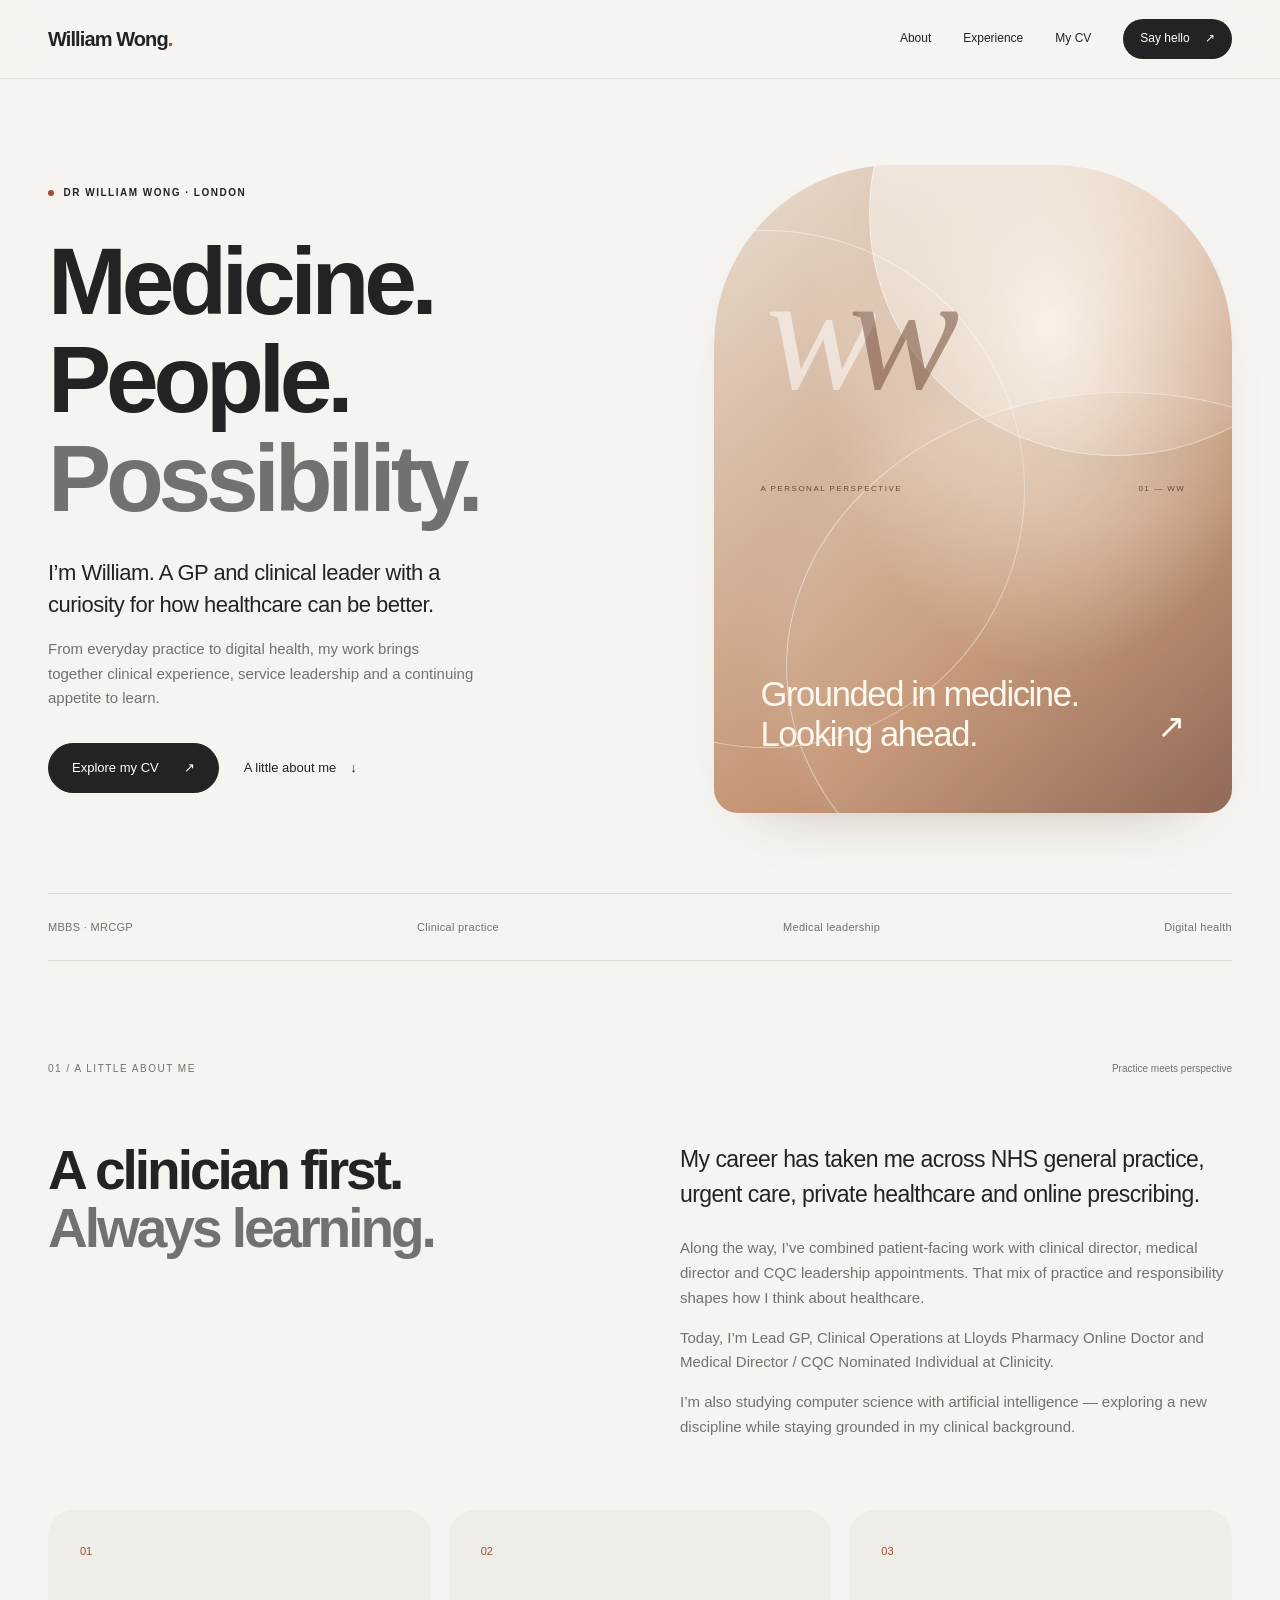
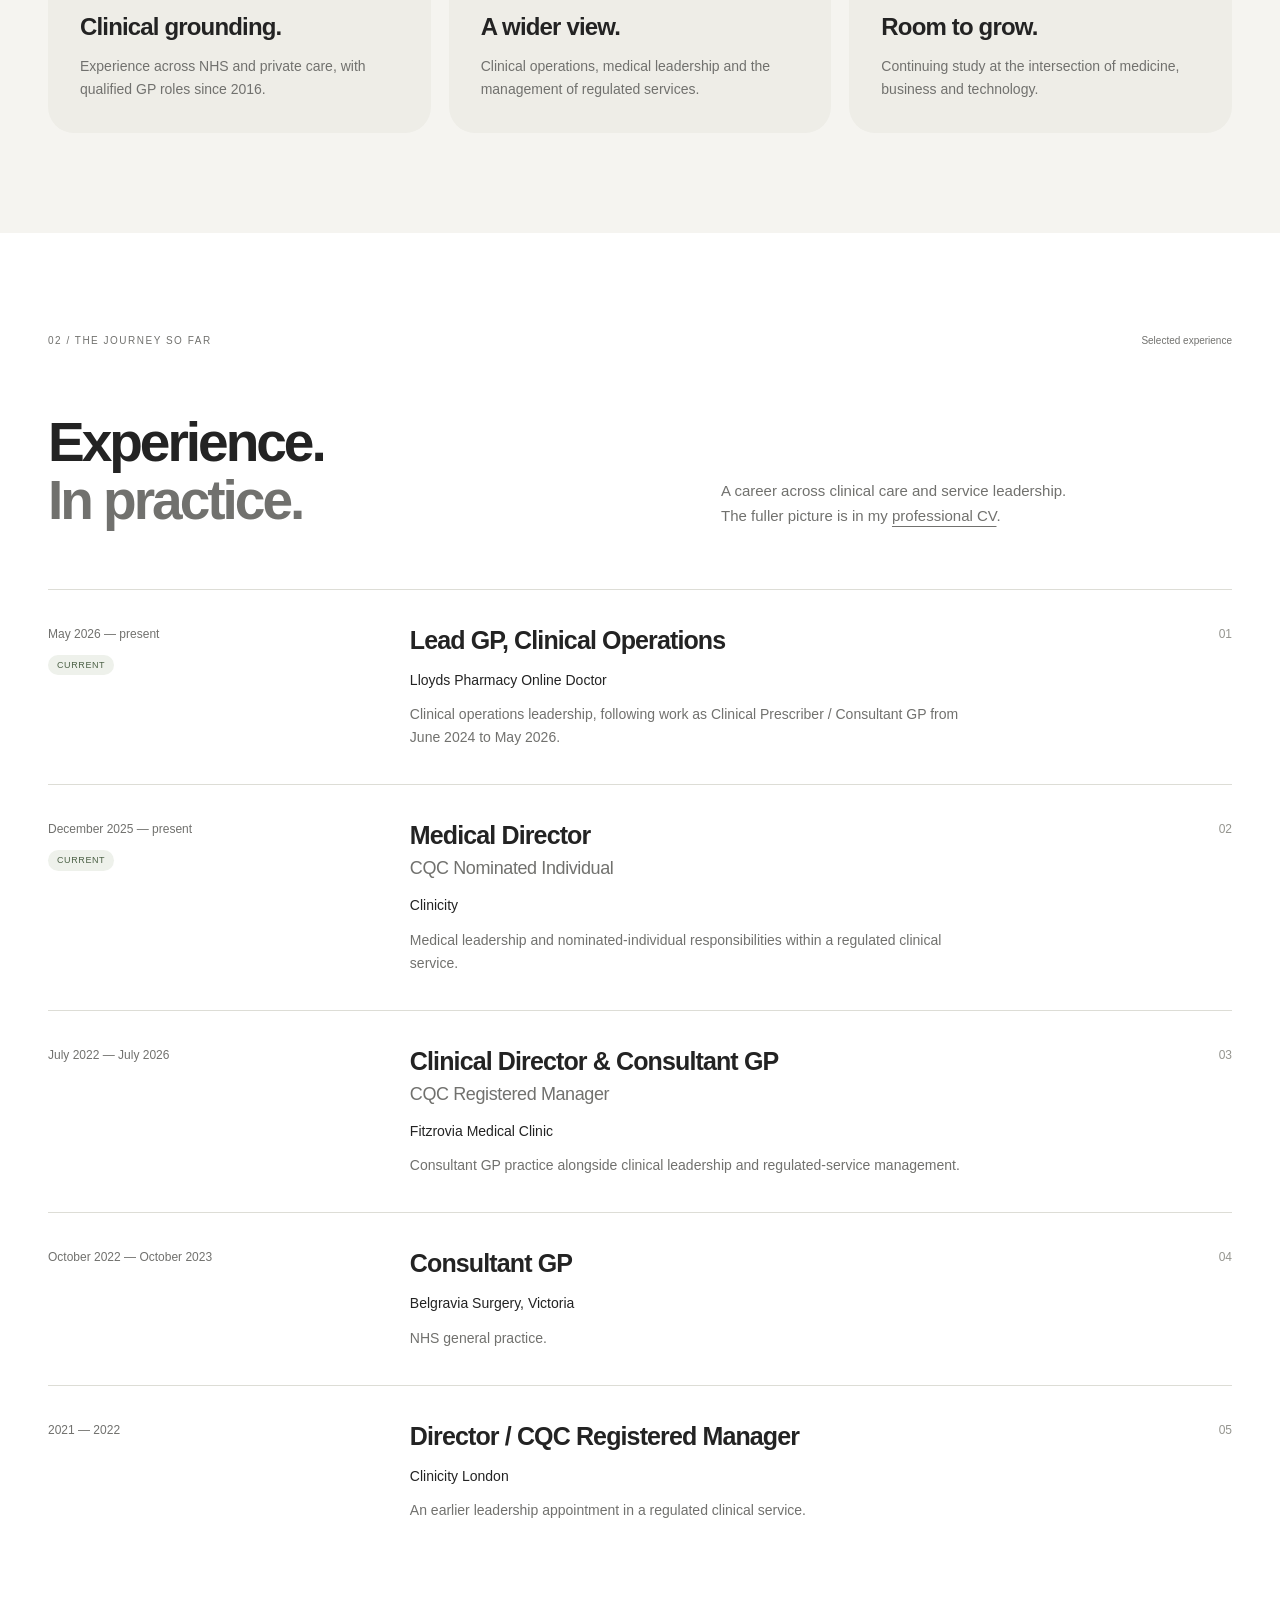
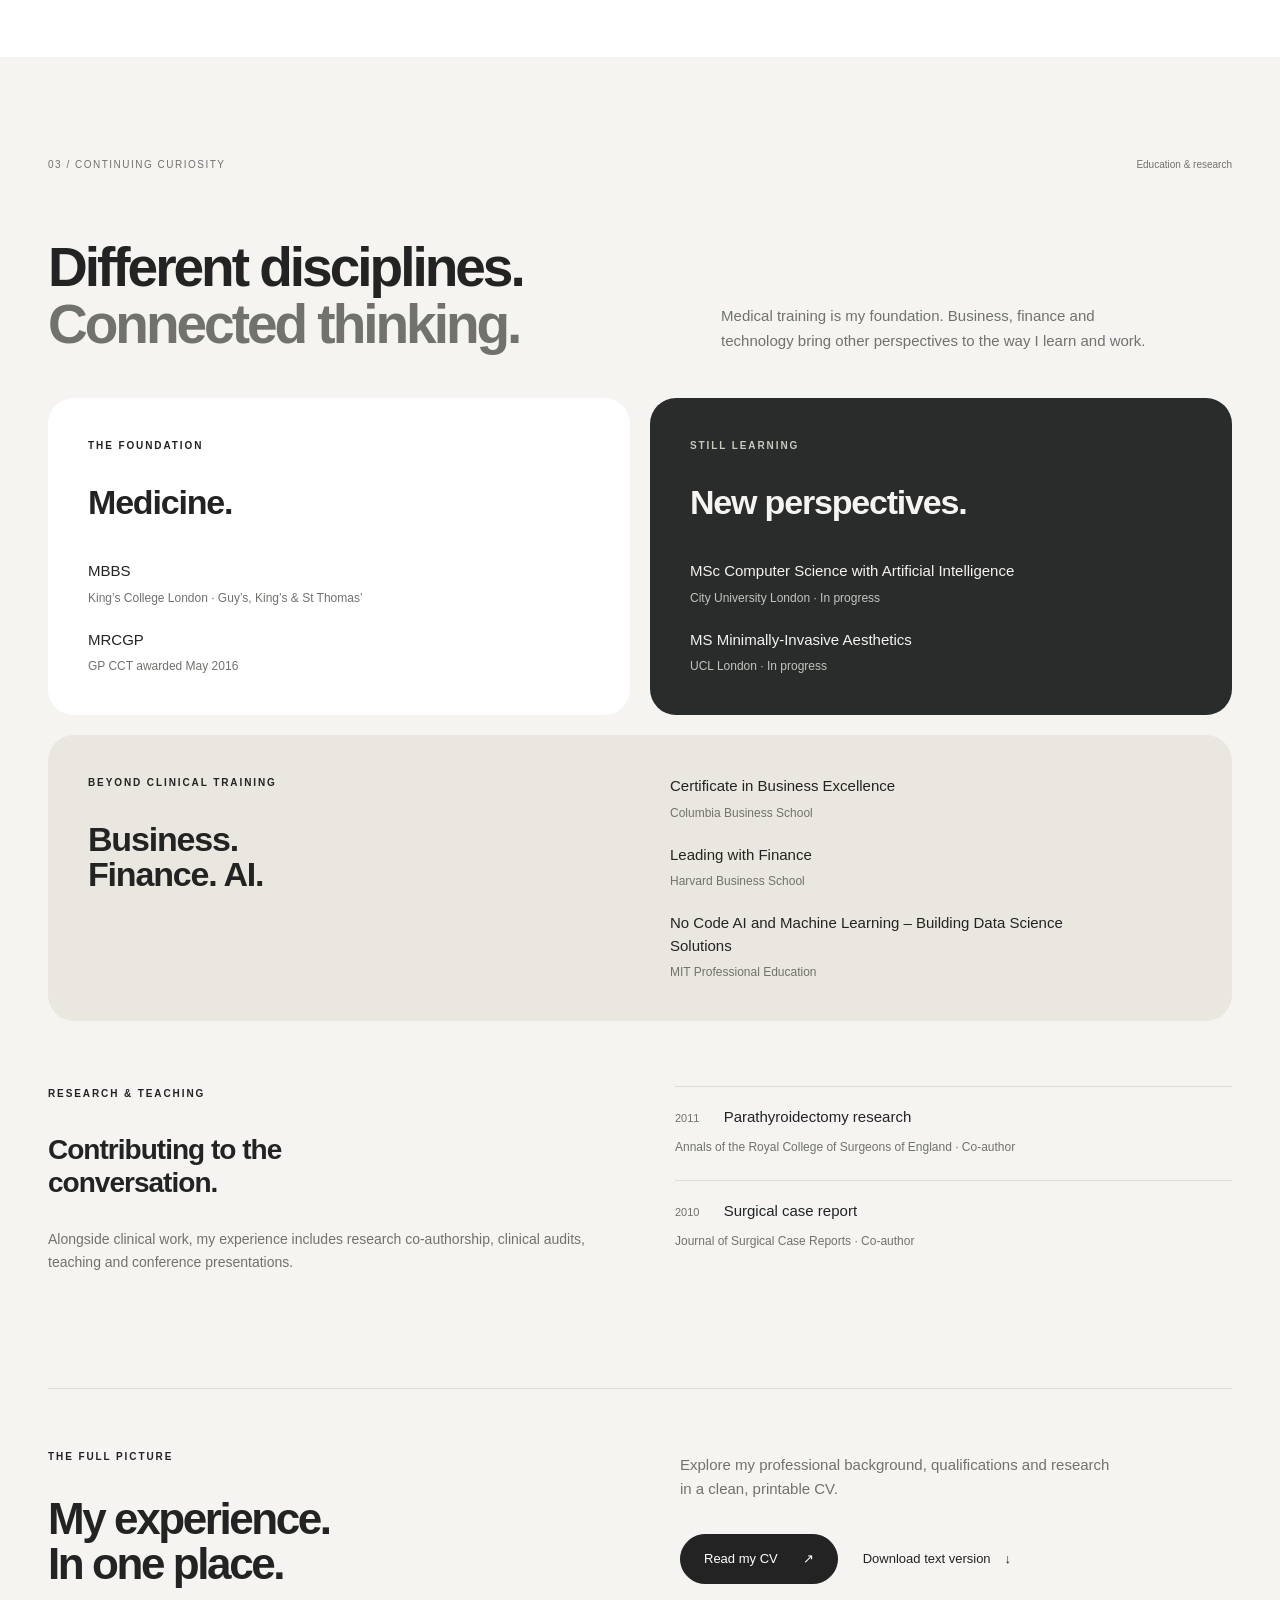
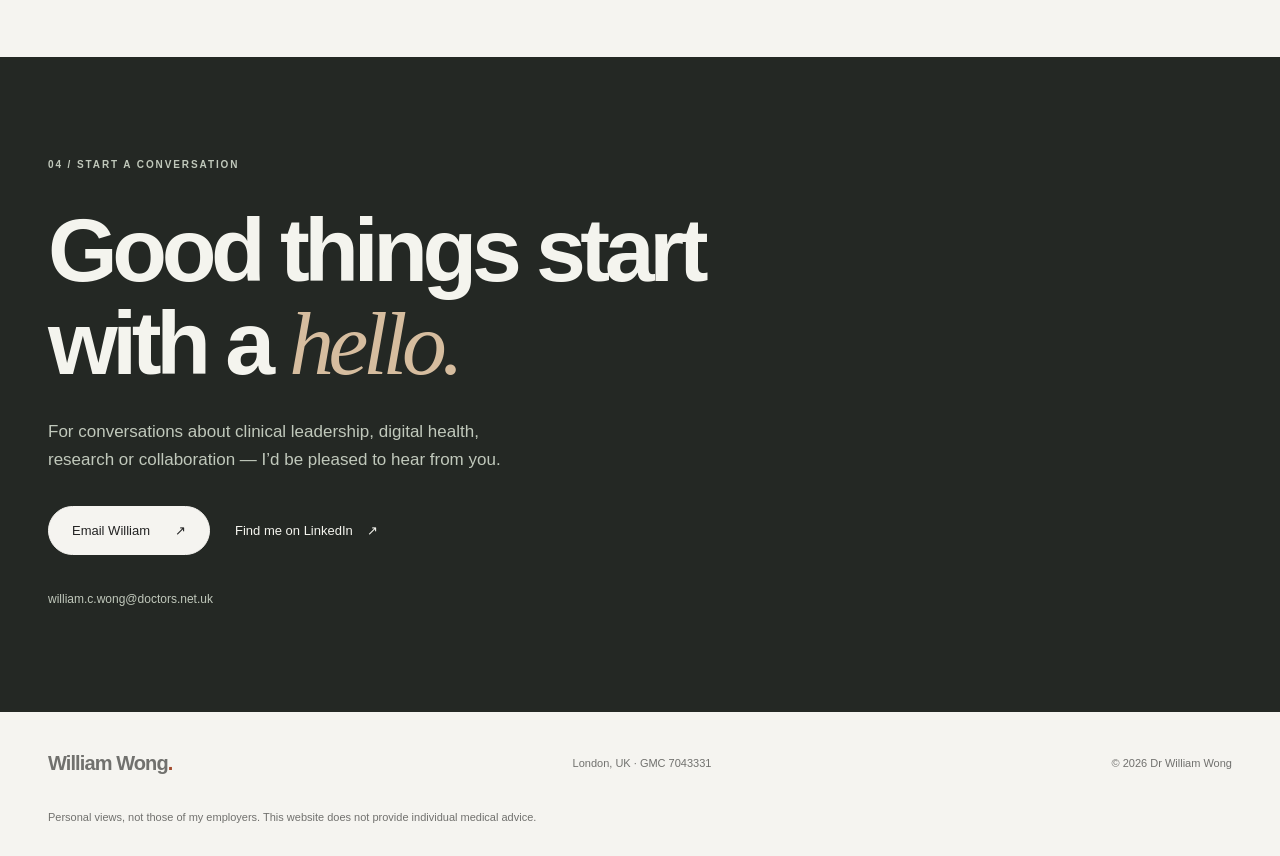
==== index.html @ 8ff9da65 "Publish professional personal website" ====
<!doctype html>
<html lang="en-GB">
<head>
<meta charset="utf-8"><meta name="viewport" content="width=device-width,initial-scale=1">
<title>Dr William Wong | Medicine, Leadership & Digital Health</title>
<meta name="description" content="The personal website of Dr William Wong Chiew Lee. London-based GP and clinical leader, bringing together medicine, digital health and a curiosity for what comes next.">
<link rel="canonical" href="https://williamclwong.com/">
<meta name="theme-color" content="#f5f4f0">
<meta property="og:type" content="website"><meta property="og:title" content="Dr William Wong — Medicine. People. Possibility."><meta property="og:description" content="A personal perspective on clinical practice, leadership and digital health. Explore my experience and professional CV."><meta property="og:url" content="https://williamclwong.com/">
<meta name="twitter:card" content="summary">
<link rel="icon" href="/favicon.svg" type="image/svg+xml"><link rel="stylesheet" href="/styles.css">
<script type="application/ld+json">{"@context":"https://schema.org","@type":"Person","name":"Dr William Wong Chiew Lee","alternateName":"Dr William Wong","url":"https://williamclwong.com/","jobTitle":"General Practitioner and Clinical Leader","description":"London-based GP with experience in clinical leadership, digital primary care and regulated-service management.","sameAs":["https://www.linkedin.com/in/wwcl84/"],"alumniOf":{"@type":"CollegeOrUniversity","name":"King's College London"}}</script>
</head>
<body>
<a class="skip" href="#main">Skip to content</a>
<header class="header"><div class="wrap nav"><a class="brand" href="/" aria-label="Dr William Wong home">William Wong<span class="brand-dot" aria-hidden="true">.</span></a><nav class="navlinks" aria-label="Main navigation"><a href="#about">About</a><a href="#experience">Experience</a><a href="/cv.html">My CV</a><a class="nav-contact" href="#contact">Say hello <span aria-hidden="true">↗</span></a></nav></div></header>
<main id="main">
<section class="wrap hero" aria-labelledby="hero-title">
<div class="hero-copy"><p class="eyebrow"><span class="status-dot" aria-hidden="true"></span> Dr William Wong · London</p><h1 id="hero-title">Medicine.<br>People.<br><span class="soft">Possibility.</span></h1>
<p class="hero-intro">I’m William. A GP and clinical leader with a curiosity for how healthcare can be better.</p>
<p class="hero-detail">From everyday practice to digital health, my work brings together clinical experience, service leadership and a continuing appetite to learn.</p>
<div class="actions"><a class="button primary" href="/cv.html">Explore my CV <span aria-hidden="true">↗</span></a><a class="text-link" href="#about">A little about me <span aria-hidden="true">↓</span></a></div></div>
<div class="hero-art" aria-hidden="true"><div class="art-label"><span>A PERSONAL PERSPECTIVE</span><span>01 — WW</span></div><div class="orb orb-one"></div><div class="orb orb-two"></div><div class="orb orb-three"></div><div class="art-monogram">w<span>w</span></div><div class="art-caption">Grounded in medicine.<br>Looking ahead.</div><span class="art-corner">↗</span></div>
</section>
<div class="wrap"><div class="credentials"><span>MBBS · MRCGP</span><span>Clinical practice</span><span>Medical leadership</span><span>Digital health</span></div></div>
<section class="wrap section" id="about"><div class="section-marker"><span>01 / A LITTLE ABOUT ME</span><span>Practice meets perspective</span></div><div class="about-grid"><h2>A clinician first.<br><span class="muted">Always learning.</span></h2><div class="aboutcopy"><p class="large-copy">My career has taken me across NHS general practice, urgent care, private healthcare and online prescribing.</p><p>Along the way, I’ve combined patient-facing work with clinical director, medical director and CQC leadership appointments. That mix of practice and responsibility shapes how I think about healthcare.</p><p>Today, I’m Lead GP, Clinical Operations at Lloyds Pharmacy Online Doctor and Medical Director / CQC Nominated Individual at Clinicity.</p><p>I’m also studying computer science with artificial intelligence — exploring a new discipline while staying grounded in my clinical background.</p></div></div>
<div class="perspective-grid"><article class="perspective"><span class="card-index">01</span><h3>Clinical grounding.</h3><p>Experience across NHS and private care, with qualified GP roles since 2016.</p></article><article class="perspective"><span class="card-index">02</span><h3>A wider view.</h3><p>Clinical operations, medical leadership and the management of regulated services.</p></article><article class="perspective"><span class="card-index">03</span><h3>Room to grow.</h3><p>Continuing study at the intersection of medicine, business and technology.</p></article></div></section>
<section class="experience-section" id="experience"><div class="wrap section"><div class="section-marker"><span>02 / THE JOURNEY SO FAR</span><span>Selected experience</span></div><div class="sectionhead"><h2>Experience.<br><span class="muted">In practice.</span></h2><p>A career across clinical care and service leadership.<br>The fuller picture is in my <a href="/cv.html">professional CV</a>.</p></div><div class="timeline">
<article class="role"><div class="dates">May 2026 — present<span class="current">Current</span></div><div><h3>Lead GP, Clinical Operations</h3><strong>Lloyds Pharmacy Online Doctor</strong><p>Clinical operations leadership, following work as Clinical Prescriber / Consultant GP from June 2024 to May 2026.</p></div><span class="role-number" aria-hidden="true">01</span></article>
<article class="role"><div class="dates">December 2025 — present<span class="current">Current</span></div><div><h3>Medical Director<br><span class="role-subtitle">CQC Nominated Individual</span></h3><strong>Clinicity</strong><p>Medical leadership and nominated-individual responsibilities within a regulated clinical service.</p></div><span class="role-number" aria-hidden="true">02</span></article>
<article class="role"><div class="dates">July 2022 — July 2026</div><div><h3>Clinical Director & Consultant GP<br><span class="role-subtitle">CQC Registered Manager</span></h3><strong>Fitzrovia Medical Clinic</strong><p>Consultant GP practice alongside clinical leadership and regulated-service management.</p></div><span class="role-number" aria-hidden="true">03</span></article>
<article class="role"><div class="dates">October 2022 — October 2023</div><div><h3>Consultant GP</h3><strong>Belgravia Surgery, Victoria</strong><p>NHS general practice.</p></div><span class="role-number" aria-hidden="true">04</span></article>
<article class="role"><div class="dates">2021 — 2022</div><div><h3>Director / CQC Registered Manager</h3><strong>Clinicity London</strong><p>An earlier leadership appointment in a regulated clinical service.</p></div><span class="role-number" aria-hidden="true">05</span></article>
</div></div></section>
<section class="wrap section" id="education"><div class="section-marker"><span>03 / CONTINUING CURIOSITY</span><span>Education & research</span></div><div class="sectionhead"><h2>Different disciplines.<br><span class="muted">Connected thinking.</span></h2><p>Medical training is my foundation. Business, finance and technology bring other perspectives to the way I learn and work.</p></div>
<div class="education-grid"><article class="education-card"><p class="eyebrow">The foundation</p><h3>Medicine.</h3><ul><li>MBBS<span>King’s College London · Guy’s, King’s & St Thomas’</span></li><li>MRCGP<span>GP CCT awarded May 2016</span></li></ul></article>
<article class="education-card dark-card"><p class="eyebrow">Still learning</p><h3>New perspectives.</h3><ul><li>MSc Computer Science with Artificial Intelligence<span>City University London · In progress</span></li><li>MS Minimally-Invasive Aesthetics<span>UCL London · In progress</span></li></ul></article>
<article class="education-card wide-card"><div><p class="eyebrow">Beyond clinical training</p><h3>Business. Finance. AI.</h3></div><ul><li>Certificate in Business Excellence<span>Columbia Business School</span></li><li>Leading with Finance<span>Harvard Business School</span></li><li>No Code AI and Machine Learning – Building Data Science Solutions<span>MIT Professional Education</span></li></ul></article></div>
<div class="research"><div><p class="eyebrow">Research & teaching</p><h3>Contributing to the conversation.</h3><p>Alongside clinical work, my experience includes research co-authorship, clinical audits, teaching and conference presentations.</p></div><div class="research-list"><p><span>2011</span> Parathyroidectomy research<small>Annals of the Royal College of Surgeons of England · Co-author</small></p><p><span>2010</span> Surgical case report<small>Journal of Surgical Case Reports · Co-author</small></p></div></div></section>
<section class="wrap cv-banner" aria-label="Professional CV"><div><p class="eyebrow">The full picture</p><h2>My experience.<br>In one place.</h2></div><div><p>Explore my professional background, qualifications and research in a clean, printable CV.</p><div class="actions"><a class="button primary" href="/cv.html">Read my CV <span aria-hidden="true">↗</span></a><a class="text-link" href="/William-Wong-CV.txt" download>Download text version <span aria-hidden="true">↓</span></a></div></div></section>
<section class="contact" id="contact"><div class="wrap"><p class="eyebrow">04 / START A CONVERSATION</p><h2>Good things start<br>with a <em>hello.</em></h2><p>For conversations about clinical leadership, digital health, research or collaboration — I’d be pleased to hear from you.</p><div class="actions"><a class="button light-button" href="mailto:william.c.wong@doctors.net.uk">Email William <span aria-hidden="true">↗</span></a><a class="text-link" href="https://www.linkedin.com/in/wwcl84/" target="_blank" rel="noopener noreferrer">Find me on LinkedIn <span aria-hidden="true">↗</span></a></div><a class="email-address" href="mailto:william.c.wong@doctors.net.uk">william.c.wong@doctors.net.uk</a></div></section>
</main>
<footer class="wrap"><div class="footerline"><a class="brand" href="/">William Wong<span class="brand-dot" aria-hidden="true">.</span></a><span>London, UK · GMC 7043331</span><span>© 2026 Dr William Wong</span></div><p>Personal views, not those of my employers. This website does not provide individual medical advice.</p></footer>
</body></html>
---- styles.css ----
:root{--ink:#232323;--muted:#71716e;--paper:#f5f4f0;--white:#fff;--line:#ddddd6;--accent:#a34c2e;--radius:26px}*{box-sizing:border-box}html{scroll-behavior:smooth;scroll-padding-top:90px}body{margin:0;background:var(--paper);color:var(--ink);font:16px/1.65 -apple-system,BlinkMacSystemFont,"Segoe UI",Helvetica,Arial,sans-serif;-webkit-font-smoothing:antialiased}a{color:inherit;text-underline-offset:5px}a:hover{color:var(--accent)}a:focus-visible{outline:3px solid var(--accent);outline-offset:5px;border-radius:3px}.wrap{width:min(1200px,calc(100% - 96px));margin:auto}.skip{position:absolute;top:-100px;left:20px;background:white;padding:12px;z-index:30}.skip:focus{top:12px}.header{position:sticky;top:0;z-index:10;background:rgba(245,244,240,.94);backdrop-filter:blur(20px);border-bottom:1px solid rgba(35,35,35,.07)}.nav{display:flex;align-items:center;justify-content:space-between;gap:24px;min-height:78px}.brand{font-size:20px;font-weight:650;letter-spacing:-.9px;text-decoration:none;white-space:nowrap}.brand-dot{color:var(--accent)}.brand small{display:block;font-size:11px;letter-spacing:0;color:var(--muted);font-weight:400}.navlinks{display:flex;align-items:center;gap:32px}.navlinks a{font-size:12px;text-decoration:none}.navlinks .nav-contact{background:var(--ink);color:white;border-radius:50px;padding:10px 17px}.nav-contact span{margin-left:12px}h1,h2,h3,p{margin-top:0}h1,h2,h3{font-weight:550;letter-spacing:-.055em;line-height:1.04}h1{font-size:clamp(64px,7.4vw,104px);margin-bottom:30px;font-weight:600}h2{font-size:clamp(38px,4.3vw,59px);margin-bottom:28px}h3{font-size:26px;letter-spacing:-.035em}.muted,.soft{color:var(--muted)}.eyebrow{font-size:10px;font-weight:600;letter-spacing:1.9px;text-transform:uppercase;margin-bottom:30px}.hero{display:grid;grid-template-columns:1.15fr 1fr;gap:70px;padding-top:86px;padding-bottom:80px;align-items:center}.hero-copy{animation:enter .8s ease both}.hero .eyebrow{display:flex;gap:10px;align-items:center;letter-spacing:1.5px}.status-dot{width:6px;height:6px;border-radius:50%;background:var(--accent)}.hero-intro{font-size:22px;line-height:1.45;letter-spacing:-.5px;max-width:450px;margin-bottom:16px}.hero-detail{font-size:15px;color:var(--muted);max-width:430px}.actions{display:flex;gap:25px;align-items:center;flex-wrap:wrap;margin-top:32px}.button{display:inline-flex;align-items:center;justify-content:center;gap:25px;border:1px solid var(--ink);padding:13px 23px;font-size:13px;text-decoration:none;font-weight:500;border-radius:50px;transition:background .2s,transform .2s}.button.primary{background:var(--ink);color:white}.button:hover{background:var(--accent);border-color:var(--accent);color:white;transform:translateY(-2px)}.text-link{font-size:13px;text-decoration:none;display:inline-flex;gap:14px;align-items:center}.text-link:hover{text-decoration:underline}.hero-art{aspect-ratio:4/5;min-width:0;position:relative;overflow:hidden;isolation:isolate;border-radius:180px 180px 24px 24px;background:#e6d4c2;background:radial-gradient(ellipse at 65% 25%,#f7ece0 0,transparent 50%),linear-gradient(140deg,#e9ded1,#c39271 65%,#8e6352);box-shadow:0 30px 65px -50px #59372880;animation:enter 1s .1s ease both}.art-label{position:absolute;top:49%;left:9%;right:9%;display:flex;justify-content:space-between;font-size:8px;letter-spacing:1.5px;color:#654b3c;z-index:2}.orb{position:absolute;border:1px solid #fff7;pointer-events:none;border-radius:50%}.orb-one{width:100%;height:80%;top:10%;left:-40%;transform:rotate(-35deg)}.orb-two{width:95%;height:75%;top:-30%;left:30%;background:linear-gradient(145deg,#fff8,transparent);box-shadow:0 20px 50px #72472d14}.orb-three{width:130%;height:85%;left:14%;top:35%;background:linear-gradient(130deg,#f5e6cf33,#80533f20);box-shadow:-10px -10px 60px #fff2}.art-monogram{position:absolute;left:10%;top:13%;font-size:clamp(100px,13vw,190px);font-family:Georgia,serif;font-style:italic;letter-spacing:-.17em;line-height:1;color:#fff8;white-space:nowrap}.art-monogram span{color:#68402e80}.art-caption{position:absolute;left:9%;bottom:9%;font-size:clamp(25px,2.7vw,38px);font-weight:500;letter-spacing:-1.4px;line-height:1.15;color:#fff8ef}.art-corner{position:absolute;right:9%;bottom:9%;font-size:34px;color:#fff8ef}.credentials{display:flex;justify-content:space-between;gap:20px;padding:24px 0;border-top:1px solid var(--line);border-bottom:1px solid var(--line);font-size:11px;color:var(--muted);letter-spacing:.3px}.section{padding-top:100px;padding-bottom:100px}.section-marker{display:flex;justify-content:space-between;gap:25px;margin-bottom:65px;font-size:10px;letter-spacing:1.5px;color:var(--muted)}.section-marker span+span{letter-spacing:0}.about-grid{display:grid;grid-template-columns:1fr 1fr;gap:80px}.aboutcopy p{color:var(--muted);font-size:15px}.aboutcopy .large-copy{font-size:23px;line-height:1.5;letter-spacing:-.55px;color:var(--ink);margin-bottom:25px}.perspective-grid{display:grid;grid-template-columns:repeat(3,1fr);gap:18px;margin-top:55px}.perspective{background:#eeede7;padding:32px;border-radius:var(--radius)}.card-index{font-size:11px;color:var(--accent);display:block;margin-bottom:55px}.perspective h3{font-size:24px;margin-bottom:15px}.perspective p{font-size:14px;color:var(--muted);margin:0}.experience-section{background:#fff}.sectionhead{display:grid;grid-template-columns:1.2fr 1fr;gap:60px;align-items:end;margin-bottom:45px}.sectionhead h2{margin-bottom:0}.sectionhead>p{font-size:15px;color:var(--muted);max-width:450px;margin:0}.timeline{margin-top:60px}.role{display:grid;grid-template-columns:.7fr 1.6fr 40px;gap:35px;padding:35px 0;border-top:1px solid var(--line)}.dates{font-size:12px;color:var(--muted)}.current{display:block;width:fit-content;font-size:9px;letter-spacing:.6px;text-transform:uppercase;background:#eef1eb;color:#4b6045;padding:3px 9px;border-radius:30px;margin-top:10px}.role h3{font-size:25px;line-height:1.2;margin-bottom:12px}.role-subtitle{font-size:18px;font-weight:400;color:var(--muted);letter-spacing:-.4px}.role strong{font-size:14px;font-weight:500}.role p{font-size:14px;color:var(--muted);max-width:560px;margin:10px 0 0}.role-number{font-size:12px;text-align:right;color:#95958f}.education-grid{display:grid;grid-template-columns:1fr 1fr;gap:20px}.education-card{background:#fff;border-radius:var(--radius);padding:40px}.education-card h3{font-size:34px;margin-bottom:40px}.education-card ul{list-style:none;padding:0;margin:0}.education-card li{font-size:15px;line-height:1.5;margin-top:22px;max-width:420px}.education-card li span{display:block;font-size:12px;color:var(--muted);margin-top:6px}.dark-card{background:#292c2a;color:#f5f4f0}.dark-card .eyebrow{color:#c2cbbd}.dark-card li span{color:#c1c5be}.wide-card{grid-column:1/-1;background:#e9e7df;display:grid;grid-template-columns:1fr 1fr;gap:60px}.wide-card h3{max-width:260px}.wide-card li:first-child{margin-top:0}.research{display:grid;grid-template-columns:1fr 1fr;gap:70px;padding-top:65px}.research h3{font-size:28px;line-height:1.2;max-width:330px}.research p{font-size:14px;color:var(--muted)}.research .eyebrow{font-size:10px;color:var(--ink)}.research-list p{border-top:1px solid var(--line);padding-top:18px;margin-bottom:22px;color:var(--ink);font-size:15px}.research-list span{font-size:11px;margin-right:20px;color:var(--muted)}.research-list small{display:block;font-size:12px;color:var(--muted);margin-top:8px}.cv-banner{border-top:1px solid var(--line);padding-top:60px;padding-bottom:70px;display:grid;grid-template-columns:1fr 1fr;gap:80px;align-items:center}.cv-banner h2{font-size:44px;margin-bottom:0}.cv-banner p:not(.eyebrow){color:var(--muted);font-size:15px;max-width:440px}.contact{background:#242824;color:#f4f4ee;padding:100px 0}.contact .eyebrow{color:#c0c8bb}.contact h2{font-size:clamp(52px,7vw,90px);max-width:820px;letter-spacing:-.06em}.contact h2 em{font-family:Georgia,serif;font-weight:400;color:#d6bd9f}.contact p:not(.eyebrow){color:#c0c8bb;font-size:17px;max-width:500px}.contact .text-link{color:#f4f4ee}.light-button{background:var(--paper);color:var(--ink);border-color:var(--paper)}.email-address{display:inline-block;max-width:100%;overflow-wrap:anywhere;font-size:12px;color:#c0c8bb;margin-top:35px;text-decoration:none}.email-address:hover{color:white}footer{padding-top:35px;padding-bottom:30px}footer .footerline{display:flex;justify-content:space-between;align-items:center;gap:20px;flex-wrap:wrap;font-size:11px;color:var(--muted)}footer p{margin-top:28px;margin-bottom:0;font-size:11px;color:var(--muted)}.note{font-size:12px;color:var(--muted)}.cvpage{max-width:840px;padding-top:60px;padding-bottom:60px}.cvpage h1{font-size:44px;letter-spacing:-1.5px}.cvtext{white-space:pre-wrap;overflow-wrap:anywhere;font-size:14px;line-height:1.8}.cvtools{border-bottom:1px solid var(--line);padding-bottom:20px;margin-bottom:32px}.cvtools .button{font-size:12px}.cvpage h2{font-size:28px}.cvpage h3{font-size:19px}.cvpage pre{white-space:pre-wrap;overflow-wrap:anywhere}@keyframes enter{from{opacity:0;transform:translateY(15px)}to{opacity:1;transform:translateY(0)}}@media(min-width:1500px){.hero{padding-top:110px;padding-bottom:100px}}@media(max-width:1000px){.wrap{width:calc(100% - 64px)}.hero{gap:40px}.hero-intro{font-size:20px}.hero-art{aspect-ratio:3/5}.about-grid,.sectionhead,.cv-banner{gap:40px}.perspective{padding:25px}.perspective h3{font-size:21px}.education-card{padding:30px}.art-monogram{top:19%}.research{gap:35px}}@media(max-width:700px){.wrap{width:calc(100% - 40px)}.nav{min-height:70px;gap:12px}.brand{font-size:17px}.navlinks{gap:16px}.navlinks a{font-size:11px}.navlinks .nav-contact{display:none}.hero{grid-template-columns:1fr;gap:40px;padding-top:55px;padding-bottom:45px}h1{font-size:clamp(64px,14vw,92px);letter-spacing:-.065em}.hero-intro{max-width:450px}.hero-detail{max-width:450px}.hero-art{aspect-ratio:1.25;border-radius:140px 140px 20px 20px;max-width:460px;width:100%;justify-self:center}.art-monogram{font-size:150px;top:7%;left:13%}.art-label{top:51%}.art-caption{font-size:30px}.credentials{display:grid;grid-template-columns:1fr 1fr;gap:12px;font-size:10px}.section{padding-top:65px;padding-bottom:65px}.section-marker{margin-bottom:40px;font-size:9px}.section-marker span+span{display:none}.about-grid,.sectionhead,.education-grid,.research,.cv-banner{grid-template-columns:1fr;gap:25px}.about-grid h2{margin-bottom:8px}.perspective-grid{grid-template-columns:1fr;margin-top:30px;gap:12px}.perspective{padding:25px;display:grid;grid-template-columns:30px 1fr;gap:8px 15px}.card-index{margin:0;grid-row:1/3}.perspective h3{margin:0}.perspective p{grid-column:2}.sectionhead>p{max-width:100%}.timeline{margin-top:35px}.role{grid-template-columns:1fr 25px;gap:15px;padding:28px 0}.role .dates{grid-column:1}.current{display:inline-block;margin:0 0 0 10px}.role>div+div{grid-column:1}.role-number{grid-column:2;grid-row:1}.role h3{font-size:23px}.wide-card{grid-column:auto;grid-template-columns:1fr;gap:10px}.education-card h3{margin-bottom:30px}.wide-card h3{max-width:none;margin-bottom:10px}.research{padding-top:45px}.research h3{max-width:none}.cv-banner{padding-top:45px;padding-bottom:55px}.cv-banner .actions{gap:22px}.contact{padding:65px 0}.contact h2{font-size:60px}.contact p:not(.eyebrow){font-size:16px}.contact .actions{gap:22px}footer .footerline{align-items:flex-start;flex-direction:column;gap:12px}.cvpage{padding-top:40px}.cvpage h1{font-size:36px}.cvtext{font-size:13px}.cvpage .nav{flex-wrap:wrap}}@media(prefers-reduced-motion:reduce){html{scroll-behavior:auto}*,*::before,*::after{animation:none!important;transition:none!important}.button:hover{transform:none}}@media print{body{background:white;color:black}.header,footer,.cvtools,.skip{display:none}.wrap{width:100%;max-width:none}.cvpage{padding:0}.cvtext{font-size:10pt;line-height:1.5}.cvpage h1{font-size:25pt}@page{size:A4;margin:18mm}}
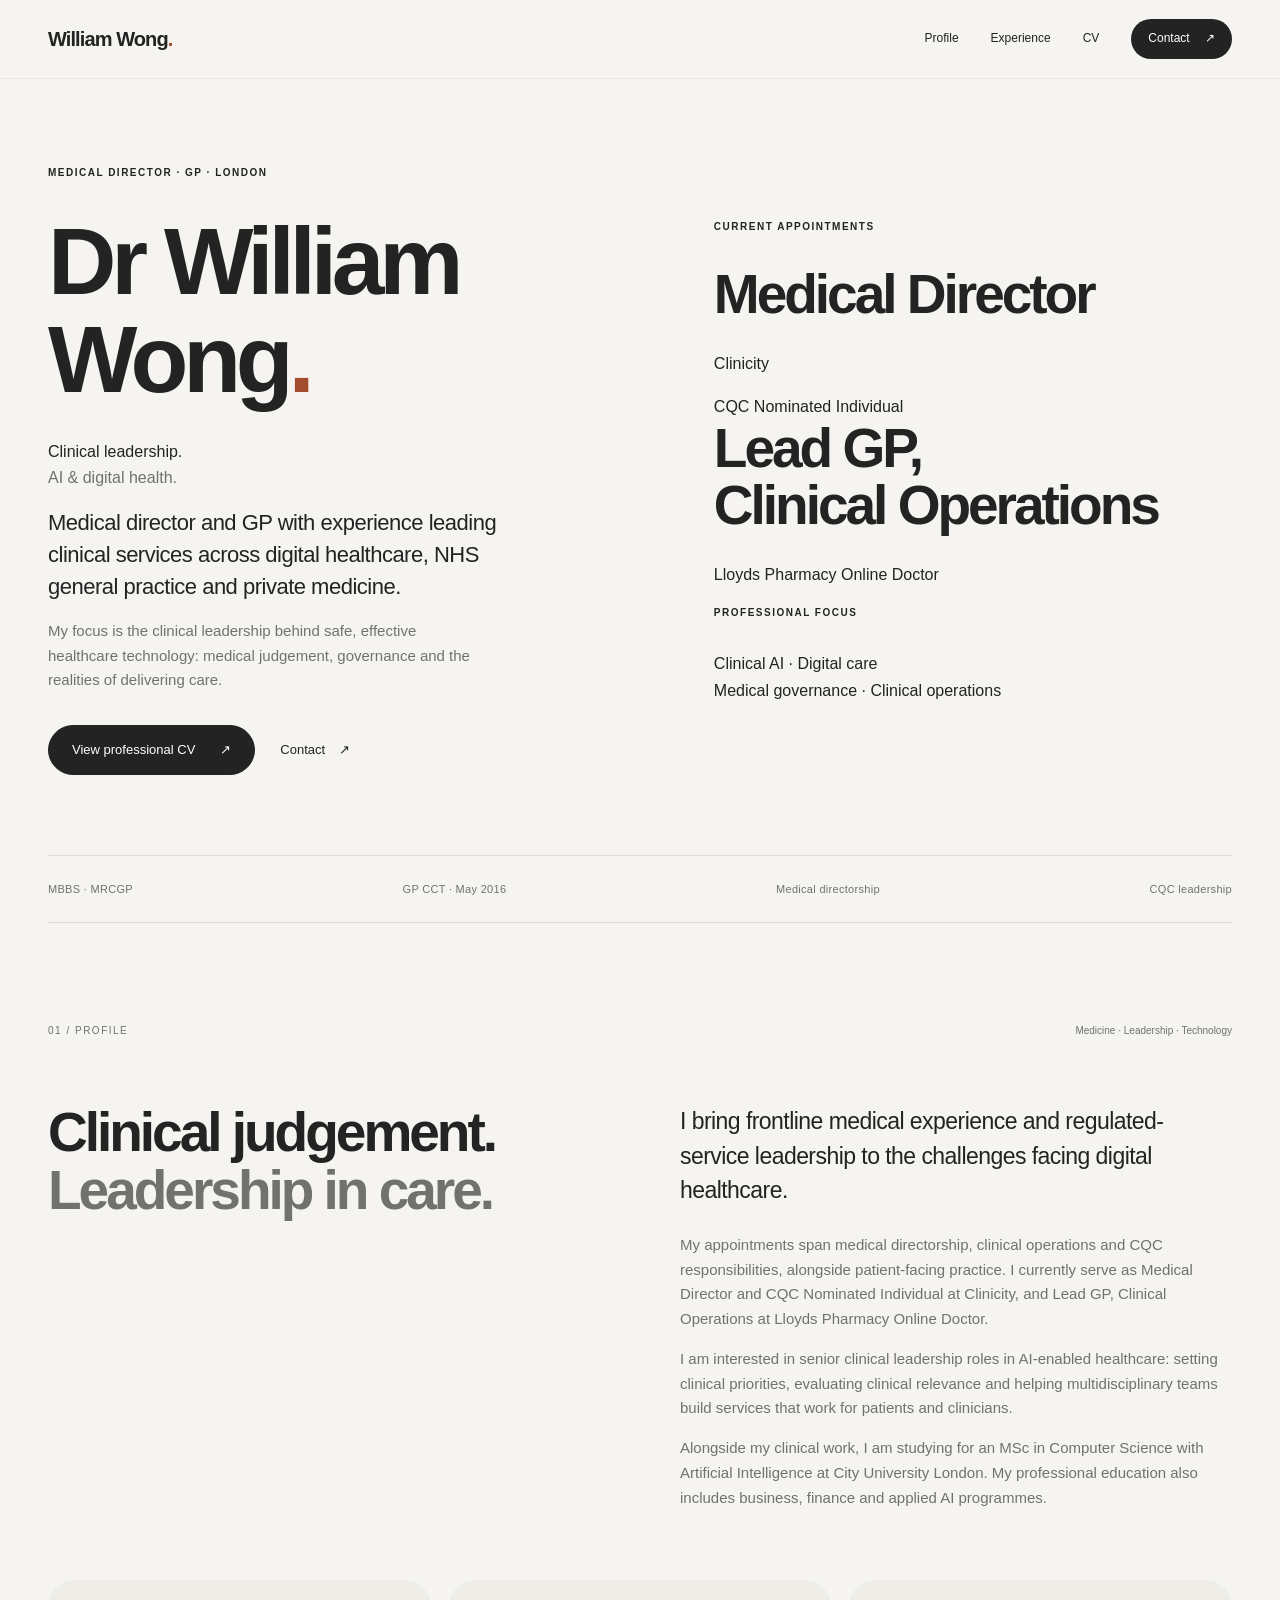
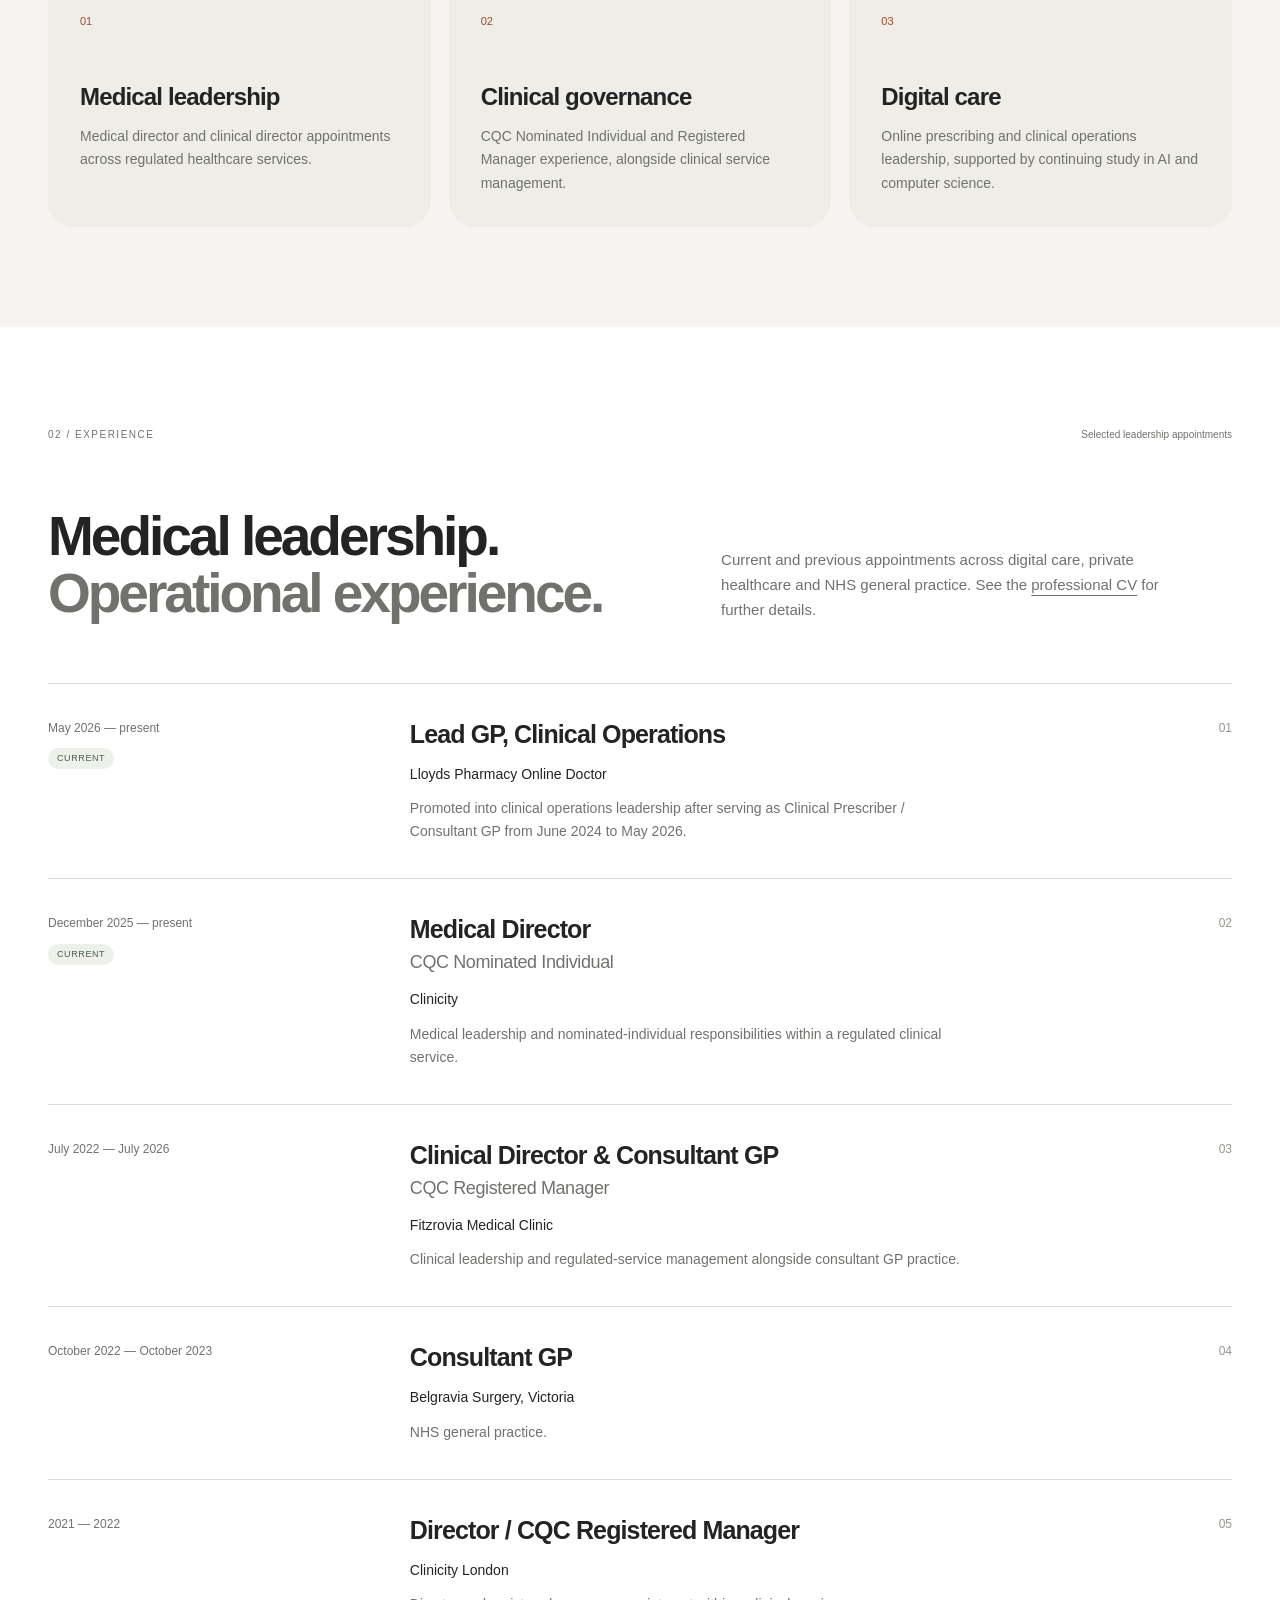
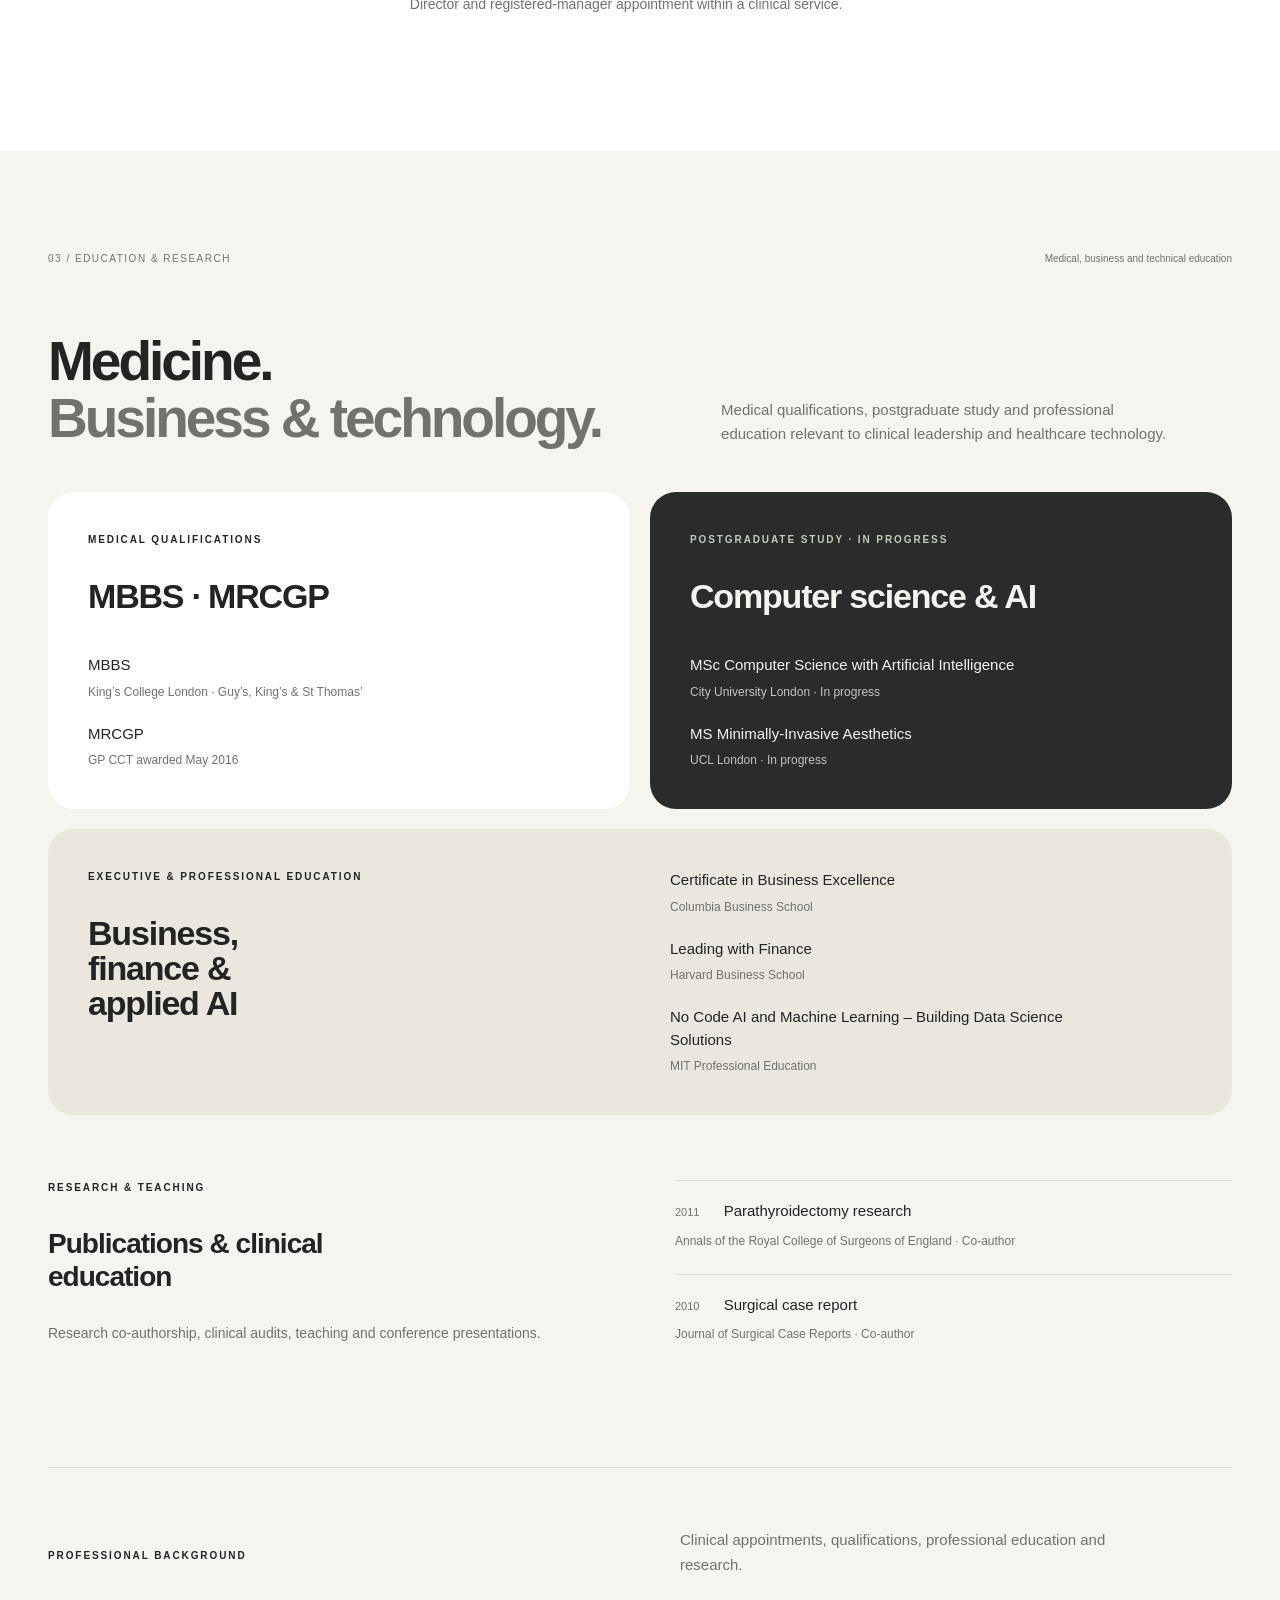
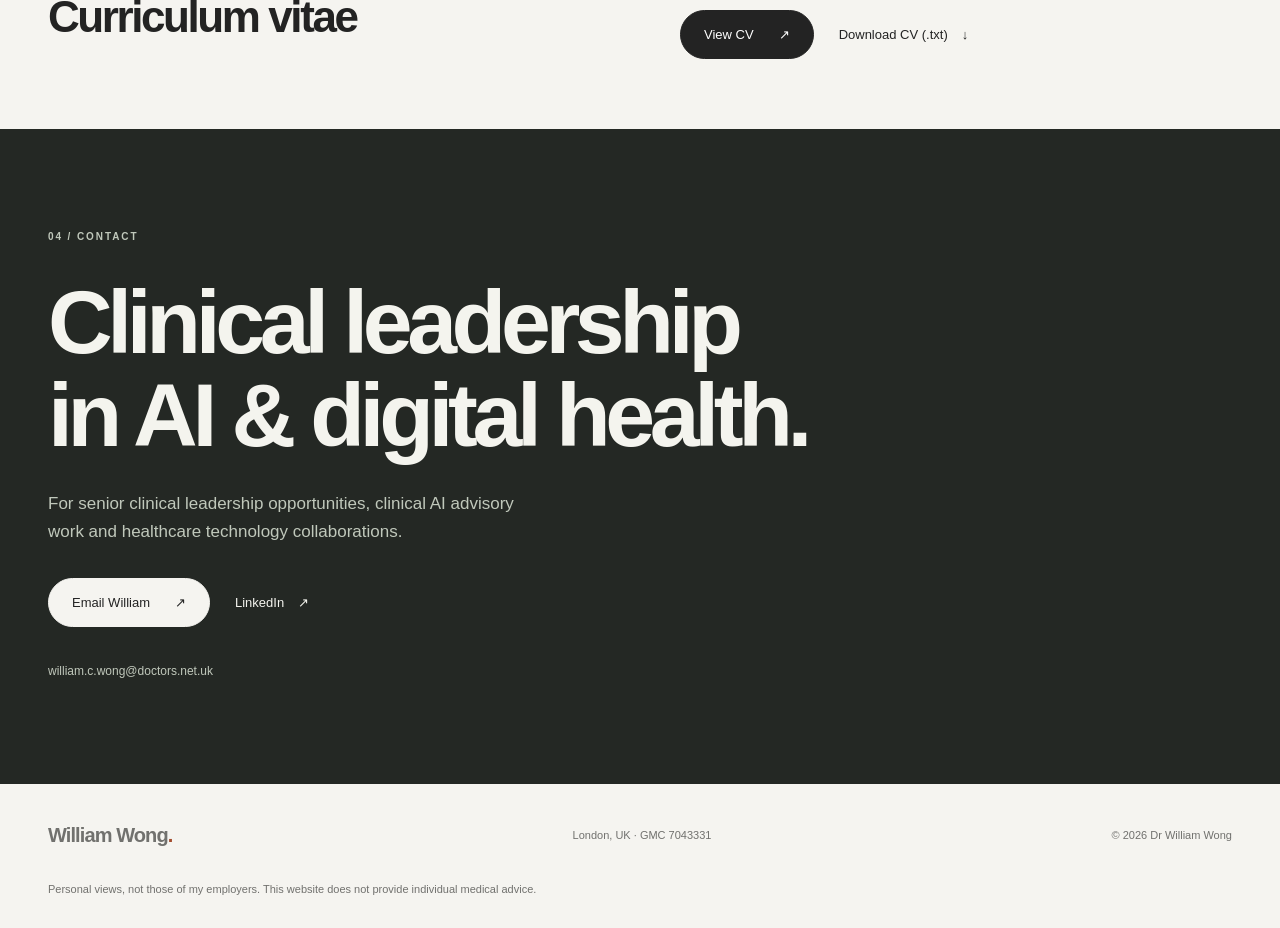
==== commit 7f7089dd: "Update index.html" ====
--- a/index.html
+++ b/index.html
@@ -2,43 +2,42 @@
 <html lang="en-GB">
 <head>
 <meta charset="utf-8"><meta name="viewport" content="width=device-width,initial-scale=1">
-<title>Dr William Wong | Medicine, Leadership & Digital Health</title>
-<meta name="description" content="The personal website of Dr William Wong Chiew Lee. London-based GP and clinical leader, bringing together medicine, digital health and a curiosity for what comes next.">
-<link rel="canonical" href="https://williamclwong.com/">
-<meta name="theme-color" content="#f5f4f0">
-<meta property="og:type" content="website"><meta property="og:title" content="Dr William Wong — Medicine. People. Possibility."><meta property="og:description" content="A personal perspective on clinical practice, leadership and digital health. Explore my experience and professional CV."><meta property="og:url" content="https://williamclwong.com/">
-<meta name="twitter:card" content="summary">
+<title>Dr William Wong | Clinical Leadership, AI &amp; Digital Health</title>
+<meta name="description" content="Dr William Wong: Medical Director and GP with clinical operations, CQC leadership and digital-care experience. Professional background, CV and contact.">
+<link rel="canonical" href="https://williamclwong.com/"><meta name="theme-color" content="#f5f4f0">
+<meta property="og:type" content="website"><meta property="og:title" content="Dr William Wong | Clinical Leadership, AI &amp; Digital Health"><meta property="og:description" content="Medical leadership, clinical governance and digital care. Experience, qualifications and professional CV."><meta property="og:url" content="https://williamclwong.com/"><meta name="twitter:card" content="summary">
 <link rel="icon" href="/favicon.svg" type="image/svg+xml"><link rel="stylesheet" href="/styles.css">
-<script type="application/ld+json">{"@context":"https://schema.org","@type":"Person","name":"Dr William Wong Chiew Lee","alternateName":"Dr William Wong","url":"https://williamclwong.com/","jobTitle":"General Practitioner and Clinical Leader","description":"London-based GP with experience in clinical leadership, digital primary care and regulated-service management.","sameAs":["https://www.linkedin.com/in/wwcl84/"],"alumniOf":{"@type":"CollegeOrUniversity","name":"King's College London"}}</script>
+<script type="application/ld+json">{"@context":"https://schema.org","@type":"Person","name":"Dr William Wong Chiew Lee","alternateName":"Dr William Wong","url":"https://williamclwong.com/","jobTitle":"Medical Director and General Practitioner","description":"London-based medical director and GP with clinical operations, digital primary care and CQC-regulated service leadership experience.","sameAs":["https://www.linkedin.com/in/wwcl84/"],"alumniOf":{"@type":"CollegeOrUniversity","name":"King's College London"}}</script>
 </head>
 <body>
 <a class="skip" href="#main">Skip to content</a>
-<header class="header"><div class="wrap nav"><a class="brand" href="/" aria-label="Dr William Wong home">William Wong<span class="brand-dot" aria-hidden="true">.</span></a><nav class="navlinks" aria-label="Main navigation"><a href="#about">About</a><a href="#experience">Experience</a><a href="/cv.html">My CV</a><a class="nav-contact" href="#contact">Say hello <span aria-hidden="true">↗</span></a></nav></div></header>
+<header class="header"><div class="wrap nav"><a class="brand" href="/" aria-label="Dr William Wong home">William Wong<span class="brand-dot" aria-hidden="true">.</span></a><nav class="navlinks" aria-label="Main navigation"><a href="#about">Profile</a><a href="#experience">Experience</a><a href="/cv.html">CV</a><a class="nav-contact" href="#contact">Contact <span aria-hidden="true">↗</span></a></nav></div></header>
 <main id="main">
 <section class="wrap hero" aria-labelledby="hero-title">
-<div class="hero-copy"><p class="eyebrow"><span class="status-dot" aria-hidden="true"></span> Dr William Wong · London</p><h1 id="hero-title">Medicine.<br>People.<br><span class="soft">Possibility.</span></h1>
-<p class="hero-intro">I’m William. A GP and clinical leader with a curiosity for how healthcare can be better.</p>
-<p class="hero-detail">From everyday practice to digital health, my work brings together clinical experience, service leadership and a continuing appetite to learn.</p>
-<div class="actions"><a class="button primary" href="/cv.html">Explore my CV <span aria-hidden="true">↗</span></a><a class="text-link" href="#about">A little about me <span aria-hidden="true">↓</span></a></div></div>
-<div class="hero-art" aria-hidden="true"><div class="art-label"><span>A PERSONAL PERSPECTIVE</span><span>01 — WW</span></div><div class="orb orb-one"></div><div class="orb orb-two"></div><div class="orb orb-three"></div><div class="art-monogram">w<span>w</span></div><div class="art-caption">Grounded in medicine.<br>Looking ahead.</div><span class="art-corner">↗</span></div>
+<div class="hero-copy"><p class="eyebrow">Medical Director · GP · London</p><h1 id="hero-title">Dr William<br>Wong<span class="brand-dot">.</span></h1>
+<p class="hero-position">Clinical leadership.<br><span class="soft">AI &amp; digital health.</span></p>
+<p class="hero-intro">Medical director and GP with experience leading clinical services across digital healthcare, NHS general practice and private medicine.</p>
+<p class="hero-detail">My focus is the clinical leadership behind safe, effective healthcare technology: medical judgement, governance and the realities of delivering care.</p>
+<div class="actions"><a class="button primary" href="/cv.html">View professional CV <span aria-hidden="true">↗</span></a><a class="text-link" href="#contact">Contact <span aria-hidden="true">↗</span></a></div></div>
+<aside class="leadership-panel" aria-label="Current appointments and professional focus"><p class="eyebrow">Current appointments</p><div class="appointment"><h2>Medical Director</h2><p>Clinicity</p><span>CQC Nominated Individual</span></div><div class="appointment"><h2>Lead GP,<br>Clinical Operations</h2><p>Lloyds Pharmacy Online Doctor</p></div><div class="panel-focus"><p class="eyebrow">Professional focus</p><p>Clinical AI · Digital care<br>Medical governance · Clinical operations</p></div></aside>
 </section>
-<div class="wrap"><div class="credentials"><span>MBBS · MRCGP</span><span>Clinical practice</span><span>Medical leadership</span><span>Digital health</span></div></div>
-<section class="wrap section" id="about"><div class="section-marker"><span>01 / A LITTLE ABOUT ME</span><span>Practice meets perspective</span></div><div class="about-grid"><h2>A clinician first.<br><span class="muted">Always learning.</span></h2><div class="aboutcopy"><p class="large-copy">My career has taken me across NHS general practice, urgent care, private healthcare and online prescribing.</p><p>Along the way, I’ve combined patient-facing work with clinical director, medical director and CQC leadership appointments. That mix of practice and responsibility shapes how I think about healthcare.</p><p>Today, I’m Lead GP, Clinical Operations at Lloyds Pharmacy Online Doctor and Medical Director / CQC Nominated Individual at Clinicity.</p><p>I’m also studying computer science with artificial intelligence — exploring a new discipline while staying grounded in my clinical background.</p></div></div>
-<div class="perspective-grid"><article class="perspective"><span class="card-index">01</span><h3>Clinical grounding.</h3><p>Experience across NHS and private care, with qualified GP roles since 2016.</p></article><article class="perspective"><span class="card-index">02</span><h3>A wider view.</h3><p>Clinical operations, medical leadership and the management of regulated services.</p></article><article class="perspective"><span class="card-index">03</span><h3>Room to grow.</h3><p>Continuing study at the intersection of medicine, business and technology.</p></article></div></section>
-<section class="experience-section" id="experience"><div class="wrap section"><div class="section-marker"><span>02 / THE JOURNEY SO FAR</span><span>Selected experience</span></div><div class="sectionhead"><h2>Experience.<br><span class="muted">In practice.</span></h2><p>A career across clinical care and service leadership.<br>The fuller picture is in my <a href="/cv.html">professional CV</a>.</p></div><div class="timeline">
-<article class="role"><div class="dates">May 2026 — present<span class="current">Current</span></div><div><h3>Lead GP, Clinical Operations</h3><strong>Lloyds Pharmacy Online Doctor</strong><p>Clinical operations leadership, following work as Clinical Prescriber / Consultant GP from June 2024 to May 2026.</p></div><span class="role-number" aria-hidden="true">01</span></article>
+<div class="wrap"><div class="credentials"><span>MBBS · MRCGP</span><span>GP CCT · May 2016</span><span>Medical directorship</span><span>CQC leadership</span></div></div>
+<section class="wrap section" id="about"><div class="section-marker"><span>01 / PROFILE</span><span>Medicine · Leadership · Technology</span></div><div class="about-grid"><h2>Clinical judgement.<br><span class="muted">Leadership in care.</span></h2><div class="aboutcopy"><p class="large-copy">I bring frontline medical experience and regulated-service leadership to the challenges facing digital healthcare.</p><p>My appointments span medical directorship, clinical operations and CQC responsibilities, alongside patient-facing practice. I currently serve as Medical Director and CQC Nominated Individual at Clinicity, and Lead GP, Clinical Operations at Lloyds Pharmacy Online Doctor.</p><p>I am interested in senior clinical leadership roles in AI-enabled healthcare: setting clinical priorities, evaluating clinical relevance and helping multidisciplinary teams build services that work for patients and clinicians.</p><p>Alongside my clinical work, I am studying for an MSc in Computer Science with Artificial Intelligence at City University London. My professional education also includes business, finance and applied AI programmes.</p></div></div>
+<div class="perspective-grid"><article class="perspective"><span class="card-index">01</span><h3>Medical leadership</h3><p>Medical director and clinical director appointments across regulated healthcare services.</p></article><article class="perspective"><span class="card-index">02</span><h3>Clinical governance</h3><p>CQC Nominated Individual and Registered Manager experience, alongside clinical service management.</p></article><article class="perspective"><span class="card-index">03</span><h3>Digital care</h3><p>Online prescribing and clinical operations leadership, supported by continuing study in AI and computer science.</p></article></div></section>
+<section class="experience-section" id="experience"><div class="wrap section"><div class="section-marker"><span>02 / EXPERIENCE</span><span>Selected leadership appointments</span></div><div class="sectionhead"><h2>Medical leadership.<br><span class="muted">Operational experience.</span></h2><p>Current and previous appointments across digital care, private healthcare and NHS general practice. See the <a href="/cv.html">professional CV</a> for further details.</p></div><div class="timeline">
+<article class="role"><div class="dates">May 2026 — present<span class="current">Current</span></div><div><h3>Lead GP, Clinical Operations</h3><strong>Lloyds Pharmacy Online Doctor</strong><p>Promoted into clinical operations leadership after serving as Clinical Prescriber / Consultant GP from June 2024 to May 2026.</p></div><span class="role-number" aria-hidden="true">01</span></article>
 <article class="role"><div class="dates">December 2025 — present<span class="current">Current</span></div><div><h3>Medical Director<br><span class="role-subtitle">CQC Nominated Individual</span></h3><strong>Clinicity</strong><p>Medical leadership and nominated-individual responsibilities within a regulated clinical service.</p></div><span class="role-number" aria-hidden="true">02</span></article>
-<article class="role"><div class="dates">July 2022 — July 2026</div><div><h3>Clinical Director & Consultant GP<br><span class="role-subtitle">CQC Registered Manager</span></h3><strong>Fitzrovia Medical Clinic</strong><p>Consultant GP practice alongside clinical leadership and regulated-service management.</p></div><span class="role-number" aria-hidden="true">03</span></article>
+<article class="role"><div class="dates">July 2022 — July 2026</div><div><h3>Clinical Director &amp; Consultant GP<br><span class="role-subtitle">CQC Registered Manager</span></h3><strong>Fitzrovia Medical Clinic</strong><p>Clinical leadership and regulated-service management alongside consultant GP practice.</p></div><span class="role-number" aria-hidden="true">03</span></article>
 <article class="role"><div class="dates">October 2022 — October 2023</div><div><h3>Consultant GP</h3><strong>Belgravia Surgery, Victoria</strong><p>NHS general practice.</p></div><span class="role-number" aria-hidden="true">04</span></article>
-<article class="role"><div class="dates">2021 — 2022</div><div><h3>Director / CQC Registered Manager</h3><strong>Clinicity London</strong><p>An earlier leadership appointment in a regulated clinical service.</p></div><span class="role-number" aria-hidden="true">05</span></article>
+<article class="role"><div class="dates">2021 — 2022</div><div><h3>Director / CQC Registered Manager</h3><strong>Clinicity London</strong><p>Director and registered-manager appointment within a clinical service.</p></div><span class="role-number" aria-hidden="true">05</span></article>
 </div></div></section>
-<section class="wrap section" id="education"><div class="section-marker"><span>03 / CONTINUING CURIOSITY</span><span>Education & research</span></div><div class="sectionhead"><h2>Different disciplines.<br><span class="muted">Connected thinking.</span></h2><p>Medical training is my foundation. Business, finance and technology bring other perspectives to the way I learn and work.</p></div>
-<div class="education-grid"><article class="education-card"><p class="eyebrow">The foundation</p><h3>Medicine.</h3><ul><li>MBBS<span>King’s College London · Guy’s, King’s & St Thomas’</span></li><li>MRCGP<span>GP CCT awarded May 2016</span></li></ul></article>
-<article class="education-card dark-card"><p class="eyebrow">Still learning</p><h3>New perspectives.</h3><ul><li>MSc Computer Science with Artificial Intelligence<span>City University London · In progress</span></li><li>MS Minimally-Invasive Aesthetics<span>UCL London · In progress</span></li></ul></article>
-<article class="education-card wide-card"><div><p class="eyebrow">Beyond clinical training</p><h3>Business. Finance. AI.</h3></div><ul><li>Certificate in Business Excellence<span>Columbia Business School</span></li><li>Leading with Finance<span>Harvard Business School</span></li><li>No Code AI and Machine Learning – Building Data Science Solutions<span>MIT Professional Education</span></li></ul></article></div>
-<div class="research"><div><p class="eyebrow">Research & teaching</p><h3>Contributing to the conversation.</h3><p>Alongside clinical work, my experience includes research co-authorship, clinical audits, teaching and conference presentations.</p></div><div class="research-list"><p><span>2011</span> Parathyroidectomy research<small>Annals of the Royal College of Surgeons of England · Co-author</small></p><p><span>2010</span> Surgical case report<small>Journal of Surgical Case Reports · Co-author</small></p></div></div></section>
-<section class="wrap cv-banner" aria-label="Professional CV"><div><p class="eyebrow">The full picture</p><h2>My experience.<br>In one place.</h2></div><div><p>Explore my professional background, qualifications and research in a clean, printable CV.</p><div class="actions"><a class="button primary" href="/cv.html">Read my CV <span aria-hidden="true">↗</span></a><a class="text-link" href="/William-Wong-CV.txt" download>Download text version <span aria-hidden="true">↓</span></a></div></div></section>
-<section class="contact" id="contact"><div class="wrap"><p class="eyebrow">04 / START A CONVERSATION</p><h2>Good things start<br>with a <em>hello.</em></h2><p>For conversations about clinical leadership, digital health, research or collaboration — I’d be pleased to hear from you.</p><div class="actions"><a class="button light-button" href="mailto:william.c.wong@doctors.net.uk">Email William <span aria-hidden="true">↗</span></a><a class="text-link" href="https://www.linkedin.com/in/wwcl84/" target="_blank" rel="noopener noreferrer">Find me on LinkedIn <span aria-hidden="true">↗</span></a></div><a class="email-address" href="mailto:william.c.wong@doctors.net.uk">william.c.wong@doctors.net.uk</a></div></section>
+<section class="wrap section" id="education"><div class="section-marker"><span>03 / EDUCATION &amp; RESEARCH</span><span>Medical, business and technical education</span></div><div class="sectionhead"><h2>Medicine.<br><span class="muted">Business &amp; technology.</span></h2><p>Medical qualifications, postgraduate study and professional education relevant to clinical leadership and healthcare technology.</p></div>
+<div class="education-grid"><article class="education-card"><p class="eyebrow">Medical qualifications</p><h3>MBBS · MRCGP</h3><ul><li>MBBS<span>King’s College London · Guy’s, King’s &amp; St Thomas’</span></li><li>MRCGP<span>GP CCT awarded May 2016</span></li></ul></article>
+<article class="education-card dark-card"><p class="eyebrow">Postgraduate study · In progress</p><h3>Computer science &amp; AI</h3><ul><li>MSc Computer Science with Artificial Intelligence<span>City University London · In progress</span></li><li>MS Minimally-Invasive Aesthetics<span>UCL London · In progress</span></li></ul></article>
+<article class="education-card wide-card"><div><p class="eyebrow">Executive &amp; professional education</p><h3>Business, finance &amp; applied AI</h3></div><ul><li>Certificate in Business Excellence<span>Columbia Business School</span></li><li>Leading with Finance<span>Harvard Business School</span></li><li>No Code AI and Machine Learning – Building Data Science Solutions<span>MIT Professional Education</span></li></ul></article></div>
+<div class="research"><div><p class="eyebrow">Research &amp; teaching</p><h3>Publications &amp; clinical education</h3><p>Research co-authorship, clinical audits, teaching and conference presentations.</p></div><div class="research-list"><p><span>2011</span> Parathyroidectomy research<small>Annals of the Royal College of Surgeons of England · Co-author</small></p><p><span>2010</span> Surgical case report<small>Journal of Surgical Case Reports · Co-author</small></p></div></div></section>
+<section class="wrap cv-banner" aria-label="Professional CV"><div><p class="eyebrow">Professional background</p><h2>Curriculum vitae</h2></div><div><p>Clinical appointments, qualifications, professional education and research.</p><div class="actions"><a class="button primary" href="/cv.html">View CV <span aria-hidden="true">↗</span></a><a class="text-link" href="/William-Wong-CV.txt" download>Download CV (.txt) <span aria-hidden="true">↓</span></a></div></div></section>
+<section class="contact" id="contact"><div class="wrap"><p class="eyebrow">04 / CONTACT</p><h2>Clinical leadership<br>in AI &amp; digital health.</h2><p>For senior clinical leadership opportunities, clinical AI advisory work and healthcare technology collaborations.</p><div class="actions"><a class="button light-button" href="mailto:william.c.wong@doctors.net.uk">Email William <span aria-hidden="true">↗</span></a><a class="text-link" href="https://www.linkedin.com/in/wwcl84/" target="_blank" rel="noopener noreferrer">LinkedIn <span aria-hidden="true">↗</span></a></div><a class="email-address" href="mailto:william.c.wong@doctors.net.uk">william.c.wong@doctors.net.uk</a></div></section>
 </main>
 <footer class="wrap"><div class="footerline"><a class="brand" href="/">William Wong<span class="brand-dot" aria-hidden="true">.</span></a><span>London, UK · GMC 7043331</span><span>© 2026 Dr William Wong</span></div><p>Personal views, not those of my employers. This website does not provide individual medical advice.</p></footer>
-</body></html>+</body></html>
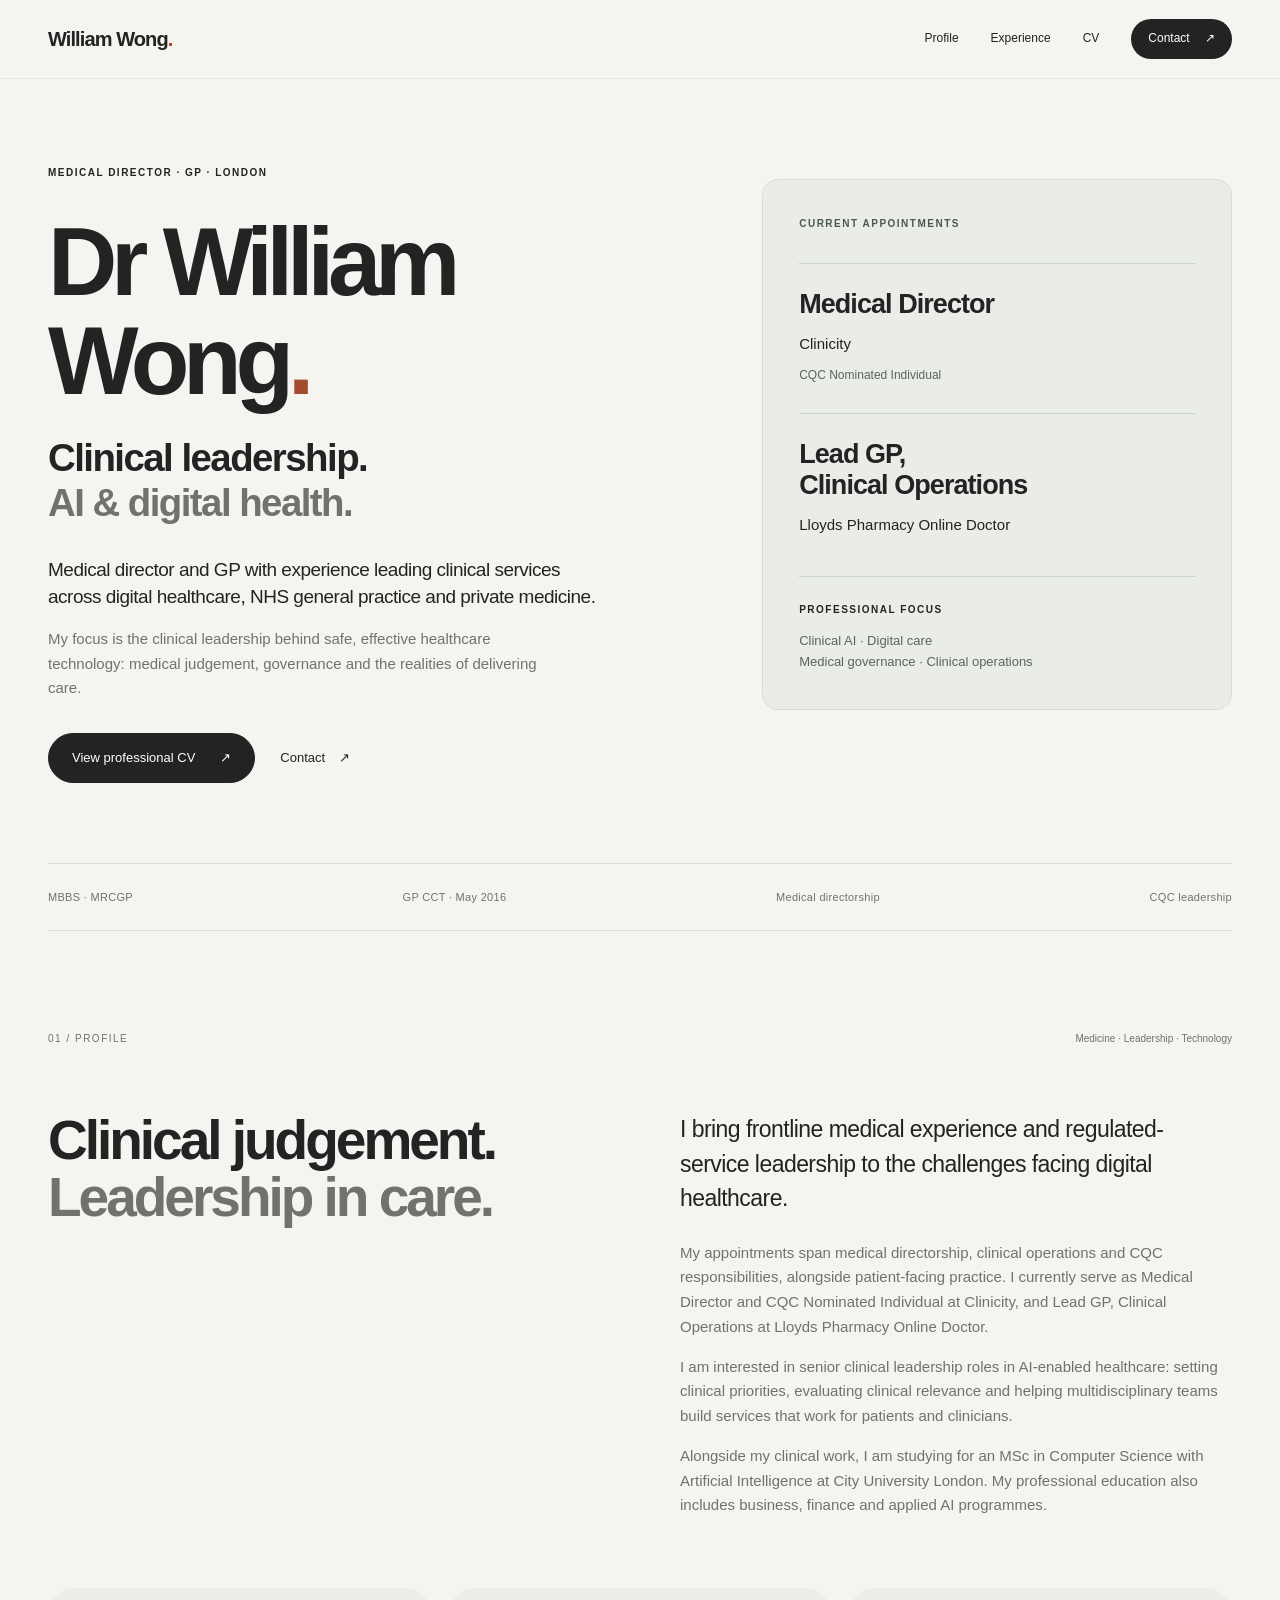
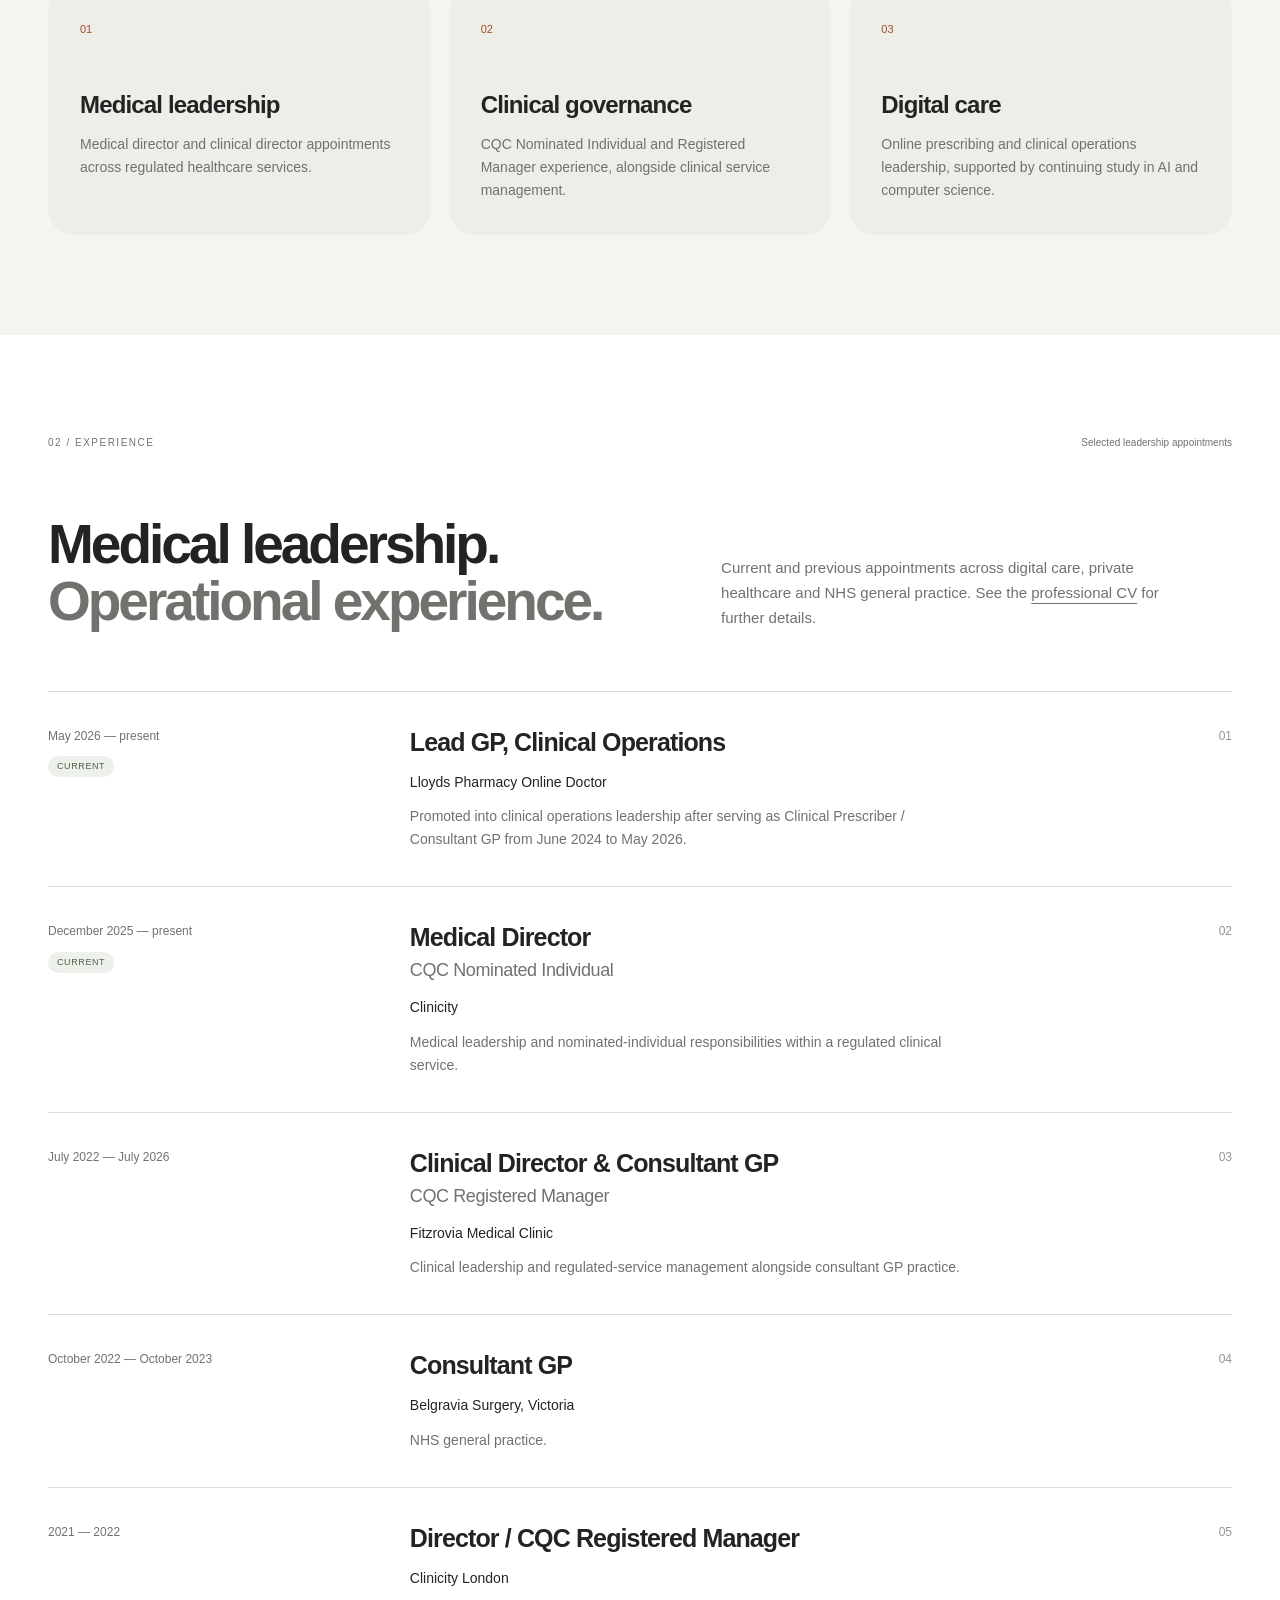
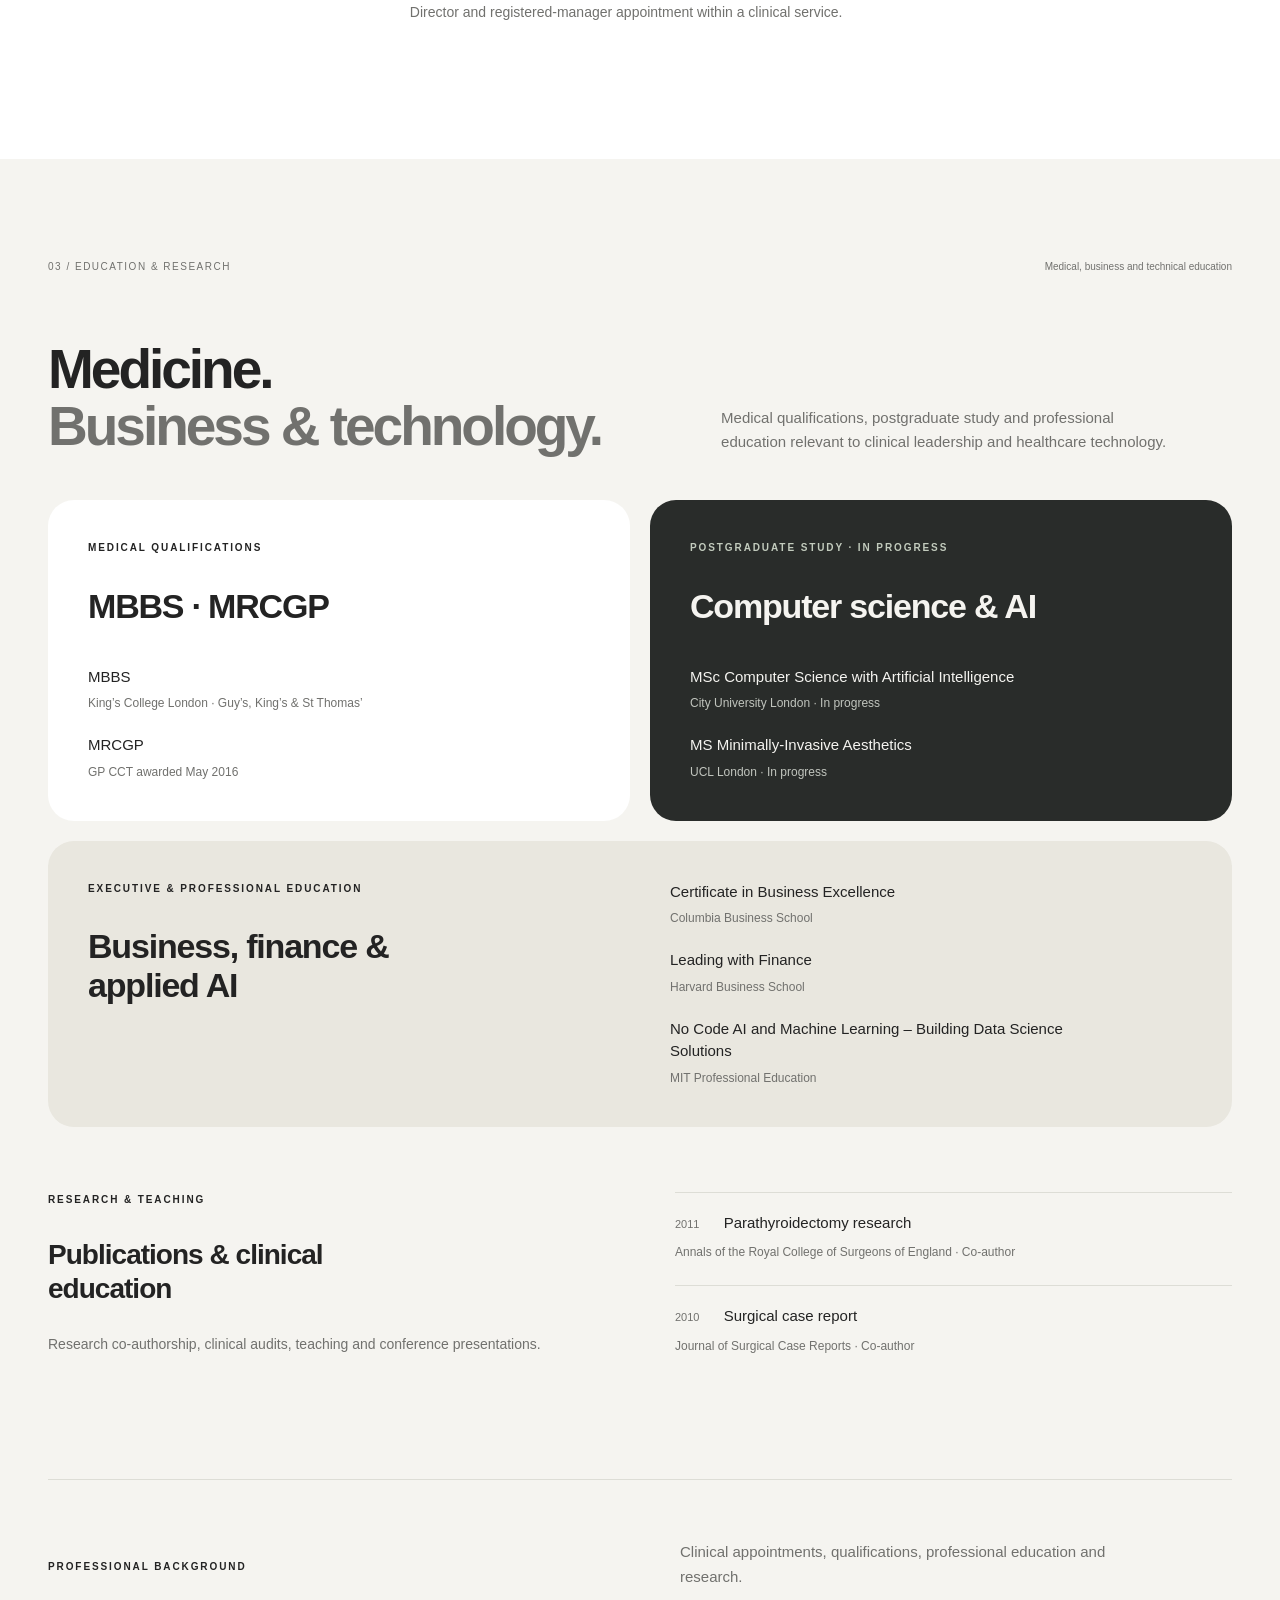
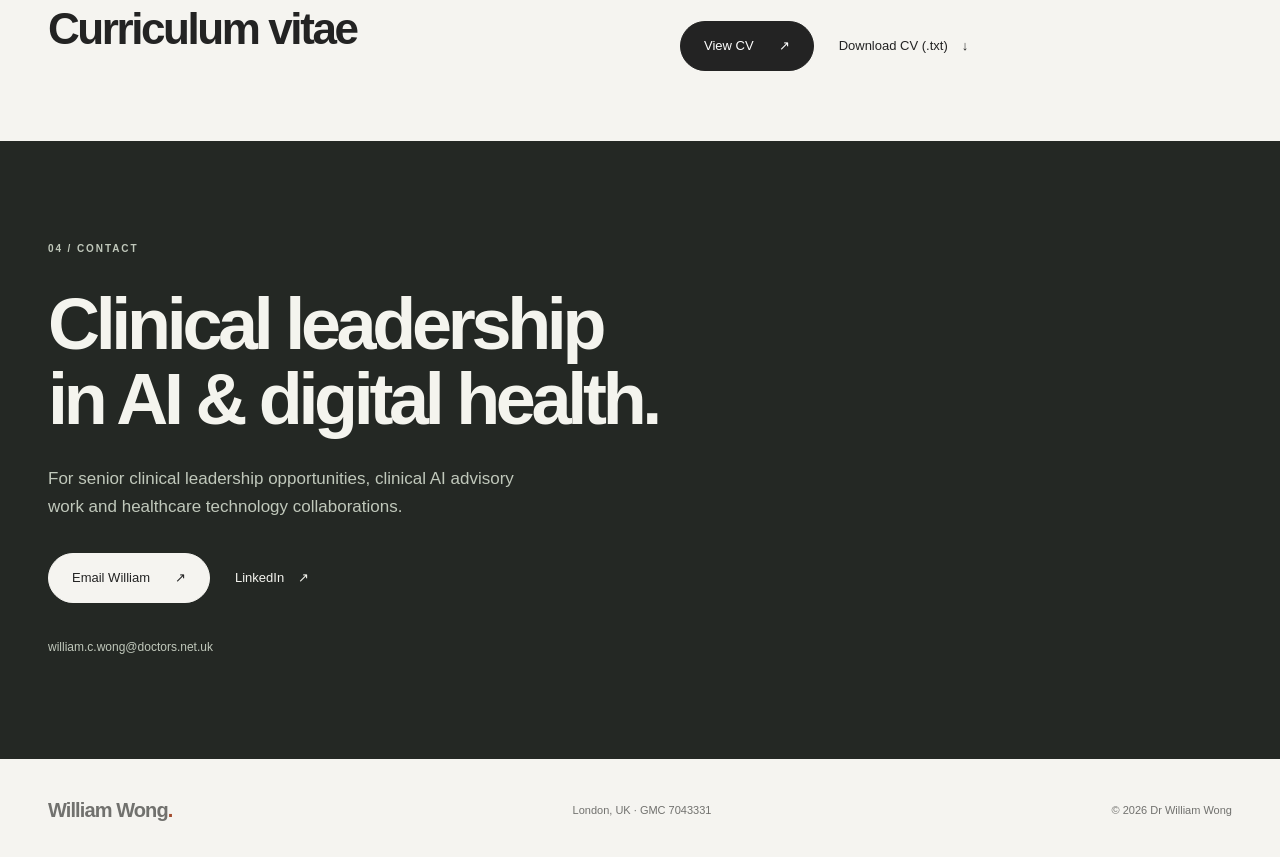
==== commit 722d085e: "Remove requested footer wording" ====
--- a/index.html
+++ b/index.html
@@ -39,5 +39,5 @@
 <section class="wrap cv-banner" aria-label="Professional CV"><div><p class="eyebrow">Professional background</p><h2>Curriculum vitae</h2></div><div><p>Clinical appointments, qualifications, professional education and research.</p><div class="actions"><a class="button primary" href="/cv.html">View CV <span aria-hidden="true">↗</span></a><a class="text-link" href="/William-Wong-CV.txt" download>Download CV (.txt) <span aria-hidden="true">↓</span></a></div></div></section>
 <section class="contact" id="contact"><div class="wrap"><p class="eyebrow">04 / CONTACT</p><h2>Clinical leadership<br>in AI &amp; digital health.</h2><p>For senior clinical leadership opportunities, clinical AI advisory work and healthcare technology collaborations.</p><div class="actions"><a class="button light-button" href="mailto:william.c.wong@doctors.net.uk">Email William <span aria-hidden="true">↗</span></a><a class="text-link" href="https://www.linkedin.com/in/wwcl84/" target="_blank" rel="noopener noreferrer">LinkedIn <span aria-hidden="true">↗</span></a></div><a class="email-address" href="mailto:william.c.wong@doctors.net.uk">william.c.wong@doctors.net.uk</a></div></section>
 </main>
-<footer class="wrap"><div class="footerline"><a class="brand" href="/">William Wong<span class="brand-dot" aria-hidden="true">.</span></a><span>London, UK · GMC 7043331</span><span>© 2026 Dr William Wong</span></div><p>Personal views, not those of my employers. This website does not provide individual medical advice.</p></footer>
+<footer class="wrap"><div class="footerline"><a class="brand" href="/">William Wong<span class="brand-dot" aria-hidden="true">.</span></a><span>London, UK · GMC 7043331</span><span>© 2026 Dr William Wong</span></div></footer>
 </body></html>
--- a/styles.css
+++ b/styles.css
@@ -1 +1 @@
-:root{--ink:#232323;--muted:#71716e;--paper:#f5f4f0;--white:#fff;--line:#ddddd6;--accent:#a34c2e;--radius:26px}*{box-sizing:border-box}html{scroll-behavior:smooth;scroll-padding-top:90px}body{margin:0;background:var(--paper);color:var(--ink);font:16px/1.65 -apple-system,BlinkMacSystemFont,"Segoe UI",Helvetica,Arial,sans-serif;-webkit-font-smoothing:antialiased}a{color:inherit;text-underline-offset:5px}a:hover{color:var(--accent)}a:focus-visible{outline:3px solid var(--accent);outline-offset:5px;border-radius:3px}.wrap{width:min(1200px,calc(100% - 96px));margin:auto}.skip{position:absolute;top:-100px;left:20px;background:white;padding:12px;z-index:30}.skip:focus{top:12px}.header{position:sticky;top:0;z-index:10;background:rgba(245,244,240,.94);backdrop-filter:blur(20px);border-bottom:1px solid rgba(35,35,35,.07)}.nav{display:flex;align-items:center;justify-content:space-between;gap:24px;min-height:78px}.brand{font-size:20px;font-weight:650;letter-spacing:-.9px;text-decoration:none;white-space:nowrap}.brand-dot{color:var(--accent)}.brand small{display:block;font-size:11px;letter-spacing:0;color:var(--muted);font-weight:400}.navlinks{display:flex;align-items:center;gap:32px}.navlinks a{font-size:12px;text-decoration:none}.navlinks .nav-contact{background:var(--ink);color:white;border-radius:50px;padding:10px 17px}.nav-contact span{margin-left:12px}h1,h2,h3,p{margin-top:0}h1,h2,h3{font-weight:550;letter-spacing:-.055em;line-height:1.04}h1{font-size:clamp(64px,7.4vw,104px);margin-bottom:30px;font-weight:600}h2{font-size:clamp(38px,4.3vw,59px);margin-bottom:28px}h3{font-size:26px;letter-spacing:-.035em}.muted,.soft{color:var(--muted)}.eyebrow{font-size:10px;font-weight:600;letter-spacing:1.9px;text-transform:uppercase;margin-bottom:30px}.hero{display:grid;grid-template-columns:1.15fr 1fr;gap:70px;padding-top:86px;padding-bottom:80px;align-items:center}.hero-copy{animation:enter .8s ease both}.hero .eyebrow{display:flex;gap:10px;align-items:center;letter-spacing:1.5px}.status-dot{width:6px;height:6px;border-radius:50%;background:var(--accent)}.hero-intro{font-size:22px;line-height:1.45;letter-spacing:-.5px;max-width:450px;margin-bottom:16px}.hero-detail{font-size:15px;color:var(--muted);max-width:430px}.actions{display:flex;gap:25px;align-items:center;flex-wrap:wrap;margin-top:32px}.button{display:inline-flex;align-items:center;justify-content:center;gap:25px;border:1px solid var(--ink);padding:13px 23px;font-size:13px;text-decoration:none;font-weight:500;border-radius:50px;transition:background .2s,transform .2s}.button.primary{background:var(--ink);color:white}.button:hover{background:var(--accent);border-color:var(--accent);color:white;transform:translateY(-2px)}.text-link{font-size:13px;text-decoration:none;display:inline-flex;gap:14px;align-items:center}.text-link:hover{text-decoration:underline}.hero-art{aspect-ratio:4/5;min-width:0;position:relative;overflow:hidden;isolation:isolate;border-radius:180px 180px 24px 24px;background:#e6d4c2;background:radial-gradient(ellipse at 65% 25%,#f7ece0 0,transparent 50%),linear-gradient(140deg,#e9ded1,#c39271 65%,#8e6352);box-shadow:0 30px 65px -50px #59372880;animation:enter 1s .1s ease both}.art-label{position:absolute;top:49%;left:9%;right:9%;display:flex;justify-content:space-between;font-size:8px;letter-spacing:1.5px;color:#654b3c;z-index:2}.orb{position:absolute;border:1px solid #fff7;pointer-events:none;border-radius:50%}.orb-one{width:100%;height:80%;top:10%;left:-40%;transform:rotate(-35deg)}.orb-two{width:95%;height:75%;top:-30%;left:30%;background:linear-gradient(145deg,#fff8,transparent);box-shadow:0 20px 50px #72472d14}.orb-three{width:130%;height:85%;left:14%;top:35%;background:linear-gradient(130deg,#f5e6cf33,#80533f20);box-shadow:-10px -10px 60px #fff2}.art-monogram{position:absolute;left:10%;top:13%;font-size:clamp(100px,13vw,190px);font-family:Georgia,serif;font-style:italic;letter-spacing:-.17em;line-height:1;color:#fff8;white-space:nowrap}.art-monogram span{color:#68402e80}.art-caption{position:absolute;left:9%;bottom:9%;font-size:clamp(25px,2.7vw,38px);font-weight:500;letter-spacing:-1.4px;line-height:1.15;color:#fff8ef}.art-corner{position:absolute;right:9%;bottom:9%;font-size:34px;color:#fff8ef}.credentials{display:flex;justify-content:space-between;gap:20px;padding:24px 0;border-top:1px solid var(--line);border-bottom:1px solid var(--line);font-size:11px;color:var(--muted);letter-spacing:.3px}.section{padding-top:100px;padding-bottom:100px}.section-marker{display:flex;justify-content:space-between;gap:25px;margin-bottom:65px;font-size:10px;letter-spacing:1.5px;color:var(--muted)}.section-marker span+span{letter-spacing:0}.about-grid{display:grid;grid-template-columns:1fr 1fr;gap:80px}.aboutcopy p{color:var(--muted);font-size:15px}.aboutcopy .large-copy{font-size:23px;line-height:1.5;letter-spacing:-.55px;color:var(--ink);margin-bottom:25px}.perspective-grid{display:grid;grid-template-columns:repeat(3,1fr);gap:18px;margin-top:55px}.perspective{background:#eeede7;padding:32px;border-radius:var(--radius)}.card-index{font-size:11px;color:var(--accent);display:block;margin-bottom:55px}.perspective h3{font-size:24px;margin-bottom:15px}.perspective p{font-size:14px;color:var(--muted);margin:0}.experience-section{background:#fff}.sectionhead{display:grid;grid-template-columns:1.2fr 1fr;gap:60px;align-items:end;margin-bottom:45px}.sectionhead h2{margin-bottom:0}.sectionhead>p{font-size:15px;color:var(--muted);max-width:450px;margin:0}.timeline{margin-top:60px}.role{display:grid;grid-template-columns:.7fr 1.6fr 40px;gap:35px;padding:35px 0;border-top:1px solid var(--line)}.dates{font-size:12px;color:var(--muted)}.current{display:block;width:fit-content;font-size:9px;letter-spacing:.6px;text-transform:uppercase;background:#eef1eb;color:#4b6045;padding:3px 9px;border-radius:30px;margin-top:10px}.role h3{font-size:25px;line-height:1.2;margin-bottom:12px}.role-subtitle{font-size:18px;font-weight:400;color:var(--muted);letter-spacing:-.4px}.role strong{font-size:14px;font-weight:500}.role p{font-size:14px;color:var(--muted);max-width:560px;margin:10px 0 0}.role-number{font-size:12px;text-align:right;color:#95958f}.education-grid{display:grid;grid-template-columns:1fr 1fr;gap:20px}.education-card{background:#fff;border-radius:var(--radius);padding:40px}.education-card h3{font-size:34px;margin-bottom:40px}.education-card ul{list-style:none;padding:0;margin:0}.education-card li{font-size:15px;line-height:1.5;margin-top:22px;max-width:420px}.education-card li span{display:block;font-size:12px;color:var(--muted);margin-top:6px}.dark-card{background:#292c2a;color:#f5f4f0}.dark-card .eyebrow{color:#c2cbbd}.dark-card li span{color:#c1c5be}.wide-card{grid-column:1/-1;background:#e9e7df;display:grid;grid-template-columns:1fr 1fr;gap:60px}.wide-card h3{max-width:260px}.wide-card li:first-child{margin-top:0}.research{display:grid;grid-template-columns:1fr 1fr;gap:70px;padding-top:65px}.research h3{font-size:28px;line-height:1.2;max-width:330px}.research p{font-size:14px;color:var(--muted)}.research .eyebrow{font-size:10px;color:var(--ink)}.research-list p{border-top:1px solid var(--line);padding-top:18px;margin-bottom:22px;color:var(--ink);font-size:15px}.research-list span{font-size:11px;margin-right:20px;color:var(--muted)}.research-list small{display:block;font-size:12px;color:var(--muted);margin-top:8px}.cv-banner{border-top:1px solid var(--line);padding-top:60px;padding-bottom:70px;display:grid;grid-template-columns:1fr 1fr;gap:80px;align-items:center}.cv-banner h2{font-size:44px;margin-bottom:0}.cv-banner p:not(.eyebrow){color:var(--muted);font-size:15px;max-width:440px}.contact{background:#242824;color:#f4f4ee;padding:100px 0}.contact .eyebrow{color:#c0c8bb}.contact h2{font-size:clamp(52px,7vw,90px);max-width:820px;letter-spacing:-.06em}.contact h2 em{font-family:Georgia,serif;font-weight:400;color:#d6bd9f}.contact p:not(.eyebrow){color:#c0c8bb;font-size:17px;max-width:500px}.contact .text-link{color:#f4f4ee}.light-button{background:var(--paper);color:var(--ink);border-color:var(--paper)}.email-address{display:inline-block;max-width:100%;overflow-wrap:anywhere;font-size:12px;color:#c0c8bb;margin-top:35px;text-decoration:none}.email-address:hover{color:white}footer{padding-top:35px;padding-bottom:30px}footer .footerline{display:flex;justify-content:space-between;align-items:center;gap:20px;flex-wrap:wrap;font-size:11px;color:var(--muted)}footer p{margin-top:28px;margin-bottom:0;font-size:11px;color:var(--muted)}.note{font-size:12px;color:var(--muted)}.cvpage{max-width:840px;padding-top:60px;padding-bottom:60px}.cvpage h1{font-size:44px;letter-spacing:-1.5px}.cvtext{white-space:pre-wrap;overflow-wrap:anywhere;font-size:14px;line-height:1.8}.cvtools{border-bottom:1px solid var(--line);padding-bottom:20px;margin-bottom:32px}.cvtools .button{font-size:12px}.cvpage h2{font-size:28px}.cvpage h3{font-size:19px}.cvpage pre{white-space:pre-wrap;overflow-wrap:anywhere}@keyframes enter{from{opacity:0;transform:translateY(15px)}to{opacity:1;transform:translateY(0)}}@media(min-width:1500px){.hero{padding-top:110px;padding-bottom:100px}}@media(max-width:1000px){.wrap{width:calc(100% - 64px)}.hero{gap:40px}.hero-intro{font-size:20px}.hero-art{aspect-ratio:3/5}.about-grid,.sectionhead,.cv-banner{gap:40px}.perspective{padding:25px}.perspective h3{font-size:21px}.education-card{padding:30px}.art-monogram{top:19%}.research{gap:35px}}@media(max-width:700px){.wrap{width:calc(100% - 40px)}.nav{min-height:70px;gap:12px}.brand{font-size:17px}.navlinks{gap:16px}.navlinks a{font-size:11px}.navlinks .nav-contact{display:none}.hero{grid-template-columns:1fr;gap:40px;padding-top:55px;padding-bottom:45px}h1{font-size:clamp(64px,14vw,92px);letter-spacing:-.065em}.hero-intro{max-width:450px}.hero-detail{max-width:450px}.hero-art{aspect-ratio:1.25;border-radius:140px 140px 20px 20px;max-width:460px;width:100%;justify-self:center}.art-monogram{font-size:150px;top:7%;left:13%}.art-label{top:51%}.art-caption{font-size:30px}.credentials{display:grid;grid-template-columns:1fr 1fr;gap:12px;font-size:10px}.section{padding-top:65px;padding-bottom:65px}.section-marker{margin-bottom:40px;font-size:9px}.section-marker span+span{display:none}.about-grid,.sectionhead,.education-grid,.research,.cv-banner{grid-template-columns:1fr;gap:25px}.about-grid h2{margin-bottom:8px}.perspective-grid{grid-template-columns:1fr;margin-top:30px;gap:12px}.perspective{padding:25px;display:grid;grid-template-columns:30px 1fr;gap:8px 15px}.card-index{margin:0;grid-row:1/3}.perspective h3{margin:0}.perspective p{grid-column:2}.sectionhead>p{max-width:100%}.timeline{margin-top:35px}.role{grid-template-columns:1fr 25px;gap:15px;padding:28px 0}.role .dates{grid-column:1}.current{display:inline-block;margin:0 0 0 10px}.role>div+div{grid-column:1}.role-number{grid-column:2;grid-row:1}.role h3{font-size:23px}.wide-card{grid-column:auto;grid-template-columns:1fr;gap:10px}.education-card h3{margin-bottom:30px}.wide-card h3{max-width:none;margin-bottom:10px}.research{padding-top:45px}.research h3{max-width:none}.cv-banner{padding-top:45px;padding-bottom:55px}.cv-banner .actions{gap:22px}.contact{padding:65px 0}.contact h2{font-size:60px}.contact p:not(.eyebrow){font-size:16px}.contact .actions{gap:22px}footer .footerline{align-items:flex-start;flex-direction:column;gap:12px}.cvpage{padding-top:40px}.cvpage h1{font-size:36px}.cvtext{font-size:13px}.cvpage .nav{flex-wrap:wrap}}@media(prefers-reduced-motion:reduce){html{scroll-behavior:auto}*,*::before,*::after{animation:none!important;transition:none!important}.button:hover{transform:none}}@media print{body{background:white;color:black}.header,footer,.cvtools,.skip{display:none}.wrap{width:100%;max-width:none}.cvpage{padding:0}.cvtext{font-size:10pt;line-height:1.5}.cvpage h1{font-size:25pt}@page{size:A4;margin:18mm}}
+:root{--ink:#232323;--muted:#71716e;--paper:#f5f4f0;--white:#fff;--line:#ddddd6;--accent:#a34c2e;--radius:26px}*{box-sizing:border-box}html{scroll-behavior:smooth;scroll-padding-top:90px}body{margin:0;background:var(--paper);color:var(--ink);font:16px/1.65 -apple-system,BlinkMacSystemFont,"Segoe UI",Helvetica,Arial,sans-serif;-webkit-font-smoothing:antialiased}a{color:inherit;text-underline-offset:5px}a:hover{color:var(--accent)}a:focus-visible{outline:3px solid var(--accent);outline-offset:5px;border-radius:3px}.wrap{width:min(1200px,calc(100% - 96px));margin:auto}.skip{position:absolute;top:-100px;left:20px;background:white;padding:12px;z-index:30}.skip:focus{top:12px}.header{position:sticky;top:0;z-index:10;background:rgba(245,244,240,.94);backdrop-filter:blur(20px);border-bottom:1px solid rgba(35,35,35,.07)}.nav{display:flex;align-items:center;justify-content:space-between;gap:24px;min-height:78px}.brand{font-size:20px;font-weight:650;letter-spacing:-.9px;text-decoration:none;white-space:nowrap}.brand-dot{color:var(--accent)}.brand small{display:block;font-size:11px;letter-spacing:0;color:var(--muted);font-weight:400}.navlinks{display:flex;align-items:center;gap:32px}.navlinks a{font-size:12px;text-decoration:none}.navlinks .nav-contact{background:var(--ink);color:white;border-radius:50px;padding:10px 17px}.nav-contact span{margin-left:12px}h1,h2,h3,p{margin-top:0}h1,h2,h3{font-weight:550;letter-spacing:-.055em;line-height:1.04}h1{font-size:clamp(64px,7.4vw,104px);margin-bottom:30px;font-weight:600}h2{font-size:clamp(38px,4.3vw,59px);margin-bottom:28px}h3{font-size:26px;letter-spacing:-.035em}.muted,.soft{color:var(--muted)}.eyebrow{font-size:10px;font-weight:600;letter-spacing:1.9px;text-transform:uppercase;margin-bottom:30px}.hero{display:grid;grid-template-columns:1.15fr 1fr;gap:70px;padding-top:86px;padding-bottom:80px;align-items:center}.hero-copy{animation:enter .8s ease both}.hero .eyebrow{display:flex;gap:10px;align-items:center;letter-spacing:1.5px}.status-dot{width:6px;height:6px;border-radius:50%;background:var(--accent)}.hero-intro{font-size:22px;line-height:1.45;letter-spacing:-.5px;max-width:450px;margin-bottom:16px}.hero-detail{font-size:15px;color:var(--muted);max-width:430px}.actions{display:flex;gap:25px;align-items:center;flex-wrap:wrap;margin-top:32px}.button{display:inline-flex;align-items:center;justify-content:center;gap:25px;border:1px solid var(--ink);padding:13px 23px;font-size:13px;text-decoration:none;font-weight:500;border-radius:50px;transition:background .2s,transform .2s}.button.primary{background:var(--ink);color:white}.button:hover{background:var(--accent);border-color:var(--accent);color:white;transform:translateY(-2px)}.text-link{font-size:13px;text-decoration:none;display:inline-flex;gap:14px;align-items:center}.text-link:hover{text-decoration:underline}.hero-art{aspect-ratio:4/5;min-width:0;position:relative;overflow:hidden;isolation:isolate;border-radius:180px 180px 24px 24px;background:#e6d4c2;background:radial-gradient(ellipse at 65% 25%,#f7ece0 0,transparent 50%),linear-gradient(140deg,#e9ded1,#c39271 65%,#8e6352);box-shadow:0 30px 65px -50px #59372880;animation:enter 1s .1s ease both}.art-label{position:absolute;top:49%;left:9%;right:9%;display:flex;justify-content:space-between;font-size:8px;letter-spacing:1.5px;color:#654b3c;z-index:2}.orb{position:absolute;border:1px solid #fff7;pointer-events:none;border-radius:50%}.orb-one{width:100%;height:80%;top:10%;left:-40%;transform:rotate(-35deg)}.orb-two{width:95%;height:75%;top:-30%;left:30%;background:linear-gradient(145deg,#fff8,transparent);box-shadow:0 20px 50px #72472d14}.orb-three{width:130%;height:85%;left:14%;top:35%;background:linear-gradient(130deg,#f5e6cf33,#80533f20);box-shadow:-10px -10px 60px #fff2}.art-monogram{position:absolute;left:10%;top:13%;font-size:clamp(100px,13vw,190px);font-family:Georgia,serif;font-style:italic;letter-spacing:-.17em;line-height:1;color:#fff8;white-space:nowrap}.art-monogram span{color:#68402e80}.art-caption{position:absolute;left:9%;bottom:9%;font-size:clamp(25px,2.7vw,38px);font-weight:500;letter-spacing:-1.4px;line-height:1.15;color:#fff8ef}.art-corner{position:absolute;right:9%;bottom:9%;font-size:34px;color:#fff8ef}.credentials{display:flex;justify-content:space-between;gap:20px;padding:24px 0;border-top:1px solid var(--line);border-bottom:1px solid var(--line);font-size:11px;color:var(--muted);letter-spacing:.3px}.section{padding-top:100px;padding-bottom:100px}.section-marker{display:flex;justify-content:space-between;gap:25px;margin-bottom:65px;font-size:10px;letter-spacing:1.5px;color:var(--muted)}.section-marker span+span{letter-spacing:0}.about-grid{display:grid;grid-template-columns:1fr 1fr;gap:80px}.aboutcopy p{color:var(--muted);font-size:15px}.aboutcopy .large-copy{font-size:23px;line-height:1.5;letter-spacing:-.55px;color:var(--ink);margin-bottom:25px}.perspective-grid{display:grid;grid-template-columns:repeat(3,1fr);gap:18px;margin-top:55px}.perspective{background:#eeede7;padding:32px;border-radius:var(--radius)}.card-index{font-size:11px;color:var(--accent);display:block;margin-bottom:55px}.perspective h3{font-size:24px;margin-bottom:15px}.perspective p{font-size:14px;color:var(--muted);margin:0}.experience-section{background:#fff}.sectionhead{display:grid;grid-template-columns:1.2fr 1fr;gap:60px;align-items:end;margin-bottom:45px}.sectionhead h2{margin-bottom:0}.sectionhead>p{font-size:15px;color:var(--muted);max-width:450px;margin:0}.timeline{margin-top:60px}.role{display:grid;grid-template-columns:.7fr 1.6fr 40px;gap:35px;padding:35px 0;border-top:1px solid var(--line)}.dates{font-size:12px;color:var(--muted)}.current{display:block;width:fit-content;font-size:9px;letter-spacing:.6px;text-transform:uppercase;background:#eef1eb;color:#4b6045;padding:3px 9px;border-radius:30px;margin-top:10px}.role h3{font-size:25px;line-height:1.2;margin-bottom:12px}.role-subtitle{font-size:18px;font-weight:400;color:var(--muted);letter-spacing:-.4px}.role strong{font-size:14px;font-weight:500}.role p{font-size:14px;color:var(--muted);max-width:560px;margin:10px 0 0}.role-number{font-size:12px;text-align:right;color:#95958f}.education-grid{display:grid;grid-template-columns:1fr 1fr;gap:20px}.education-card{background:#fff;border-radius:var(--radius);padding:40px}.education-card h3{font-size:34px;margin-bottom:40px}.education-card ul{list-style:none;padding:0;margin:0}.education-card li{font-size:15px;line-height:1.5;margin-top:22px;max-width:420px}.education-card li span{display:block;font-size:12px;color:var(--muted);margin-top:6px}.dark-card{background:#292c2a;color:#f5f4f0}.dark-card .eyebrow{color:#c2cbbd}.dark-card li span{color:#c1c5be}.wide-card{grid-column:1/-1;background:#e9e7df;display:grid;grid-template-columns:1fr 1fr;gap:60px}.wide-card h3{max-width:260px}.wide-card li:first-child{margin-top:0}.research{display:grid;grid-template-columns:1fr 1fr;gap:70px;padding-top:65px}.research h3{font-size:28px;line-height:1.2;max-width:330px}.research p{font-size:14px;color:var(--muted)}.research .eyebrow{font-size:10px;color:var(--ink)}.research-list p{border-top:1px solid var(--line);padding-top:18px;margin-bottom:22px;color:var(--ink);font-size:15px}.research-list span{font-size:11px;margin-right:20px;color:var(--muted)}.research-list small{display:block;font-size:12px;color:var(--muted);margin-top:8px}.cv-banner{border-top:1px solid var(--line);padding-top:60px;padding-bottom:70px;display:grid;grid-template-columns:1fr 1fr;gap:80px;align-items:center}.cv-banner h2{font-size:44px;margin-bottom:0}.cv-banner p:not(.eyebrow){color:var(--muted);font-size:15px;max-width:440px}.contact{background:#242824;color:#f4f4ee;padding:100px 0}.contact .eyebrow{color:#c0c8bb}.contact h2{font-size:clamp(52px,7vw,90px);max-width:820px;letter-spacing:-.06em}.contact h2 em{font-family:Georgia,serif;font-weight:400;color:#d6bd9f}.contact p:not(.eyebrow){color:#c0c8bb;font-size:17px;max-width:500px}.contact .text-link{color:#f4f4ee}.light-button{background:var(--paper);color:var(--ink);border-color:var(--paper)}.email-address{display:inline-block;max-width:100%;overflow-wrap:anywhere;font-size:12px;color:#c0c8bb;margin-top:35px;text-decoration:none}.email-address:hover{color:white}footer{padding-top:35px;padding-bottom:30px}footer .footerline{display:flex;justify-content:space-between;align-items:center;gap:20px;flex-wrap:wrap;font-size:11px;color:var(--muted)}footer p{margin-top:28px;margin-bottom:0;font-size:11px;color:var(--muted)}.note{font-size:12px;color:var(--muted)}.cvpage{max-width:840px;padding-top:60px;padding-bottom:60px}.cvpage h1{font-size:44px;letter-spacing:-1.5px}.cvtext{white-space:pre-wrap;overflow-wrap:anywhere;font-size:14px;line-height:1.8}.cvtools{border-bottom:1px solid var(--line);padding-bottom:20px;margin-bottom:32px}.cvtools .button{font-size:12px}.cvpage h2{font-size:28px}.cvpage h3{font-size:19px}.cvpage pre{white-space:pre-wrap;overflow-wrap:anywhere}@keyframes enter{from{opacity:0;transform:translateY(15px)}to{opacity:1;transform:translateY(0)}}@media(min-width:1500px){.hero{padding-top:110px;padding-bottom:100px}}@media(max-width:1000px){.wrap{width:calc(100% - 64px)}.hero{gap:40px}.hero-intro{font-size:20px}.hero-art{aspect-ratio:3/5}.about-grid,.sectionhead,.cv-banner{gap:40px}.perspective{padding:25px}.perspective h3{font-size:21px}.education-card{padding:30px}.art-monogram{top:19%}.research{gap:35px}}@media(max-width:700px){.wrap{width:calc(100% - 40px)}.nav{min-height:70px;gap:12px}.brand{font-size:17px}.navlinks{gap:16px}.navlinks a{font-size:11px}.navlinks .nav-contact{display:none}.hero{grid-template-columns:1fr;gap:40px;padding-top:55px;padding-bottom:45px}h1{font-size:clamp(64px,14vw,92px);letter-spacing:-.065em}.hero-intro{max-width:450px}.hero-detail{max-width:450px}.hero-art{aspect-ratio:1.25;border-radius:140px 140px 20px 20px;max-width:460px;width:100%;justify-self:center}.art-monogram{font-size:150px;top:7%;left:13%}.art-label{top:51%}.art-caption{font-size:30px}.credentials{display:grid;grid-template-columns:1fr 1fr;gap:12px;font-size:10px}.section{padding-top:65px;padding-bottom:65px}.section-marker{margin-bottom:40px;font-size:9px}.section-marker span+span{display:none}.about-grid,.sectionhead,.education-grid,.research,.cv-banner{grid-template-columns:1fr;gap:25px}.about-grid h2{margin-bottom:8px}.perspective-grid{grid-template-columns:1fr;margin-top:30px;gap:12px}.perspective{padding:25px;display:grid;grid-template-columns:30px 1fr;gap:8px 15px}.card-index{margin:0;grid-row:1/3}.perspective h3{margin:0}.perspective p{grid-column:2}.sectionhead>p{max-width:100%}.timeline{margin-top:35px}.role{grid-template-columns:1fr 25px;gap:15px;padding:28px 0}.role .dates{grid-column:1}.current{display:inline-block;margin:0 0 0 10px}.role>div+div{grid-column:1}.role-number{grid-column:2;grid-row:1}.role h3{font-size:23px}.wide-card{grid-column:auto;grid-template-columns:1fr;gap:10px}.education-card h3{margin-bottom:30px}.wide-card h3{max-width:none;margin-bottom:10px}.research{padding-top:45px}.research h3{max-width:none}.cv-banner{padding-top:45px;padding-bottom:55px}.cv-banner .actions{gap:22px}.contact{padding:65px 0}.contact h2{font-size:60px}.contact p:not(.eyebrow){font-size:16px}.contact .actions{gap:22px}footer .footerline{align-items:flex-start;flex-direction:column;gap:12px}.cvpage{padding-top:40px}.cvpage h1{font-size:36px}.cvtext{font-size:13px}.cvpage .nav{flex-wrap:wrap}}@media(prefers-reduced-motion:reduce){html{scroll-behavior:auto}*,*::before,*::after{animation:none!important;transition:none!important}.button:hover{transform:none}}.hero{grid-template-columns:1.35fr 1fr;gap:80px;align-items:start}.hero h1{font-size:clamp(64px,7.5vw,100px);margin-bottom:24px;letter-spacing:-.065em}.hero-position{font-size:clamp(26px,3vw,40px);line-height:1.18;letter-spacing:-.04em;font-weight:550;margin-bottom:30px}.hero-intro{font-size:19px;max-width:550px}.hero-detail{max-width:510px}.leadership-panel{margin-top:14px;background:#eaece8;border:1px solid #d8ded6;border-radius:16px;padding:36px}.leadership-panel>.eyebrow{color:#4a5b4e;margin-bottom:30px}.appointment{padding:25px 0;border-top:1px solid #cbd3c8}.appointment h2{font-size:27px;line-height:1.15;letter-spacing:-.035em;margin-bottom:12px}.appointment p{font-size:15px;margin-bottom:5px}.appointment span{font-size:12px;color:#59665b}.panel-focus{border-top:1px solid #cbd3c8;padding-top:25px;margin-top:8px}.panel-focus .eyebrow{margin-bottom:12px}.panel-focus>p:last-child{font-size:13px;color:#59665b;margin-bottom:0}.contact h2{font-size:clamp(42px,5.8vw,72px);max-width:1000px}.education-card h3{line-height:1.15}.wide-card h3{max-width:340px}@media(max-width:1000px){.hero{gap:36px}.leadership-panel{padding:26px}.appointment h2{font-size:24px}}@media(max-width:700px){.hero{grid-template-columns:1fr;gap:32px}.hero h1{font-size:clamp(58px,13vw,86px)}.hero-position{font-size:30px}.hero-intro{font-size:18px}.leadership-panel{margin-top:0;padding:26px}.contact h2{font-size:clamp(38px,9.5vw,58px)}.contact h2 br{display:none}}@media print{body{background:white;color:black}.header,footer,.cvtools,.skip{display:none}.wrap{width:100%;max-width:none}.cvpage{padding:0}.cvtext{font-size:10pt;line-height:1.5}.cvpage h1{font-size:25pt}@page{size:A4;margin:18mm}}
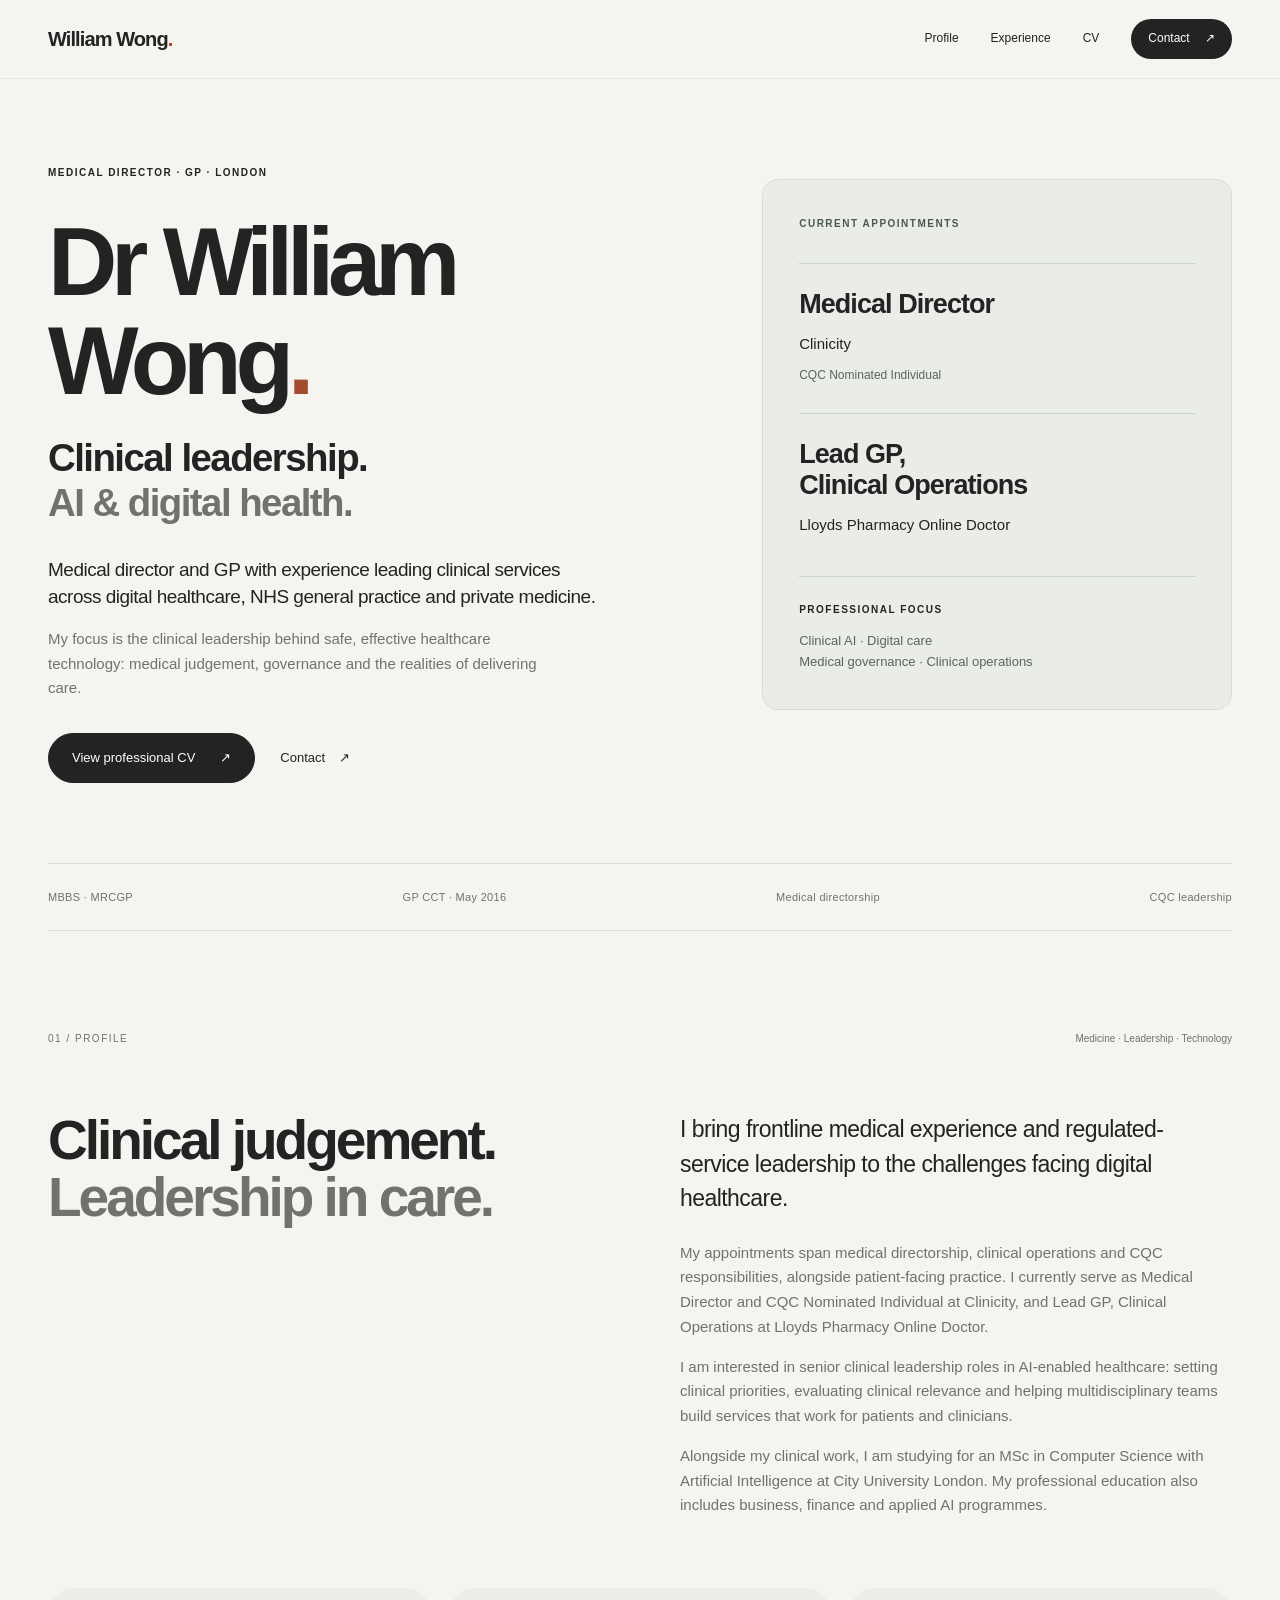
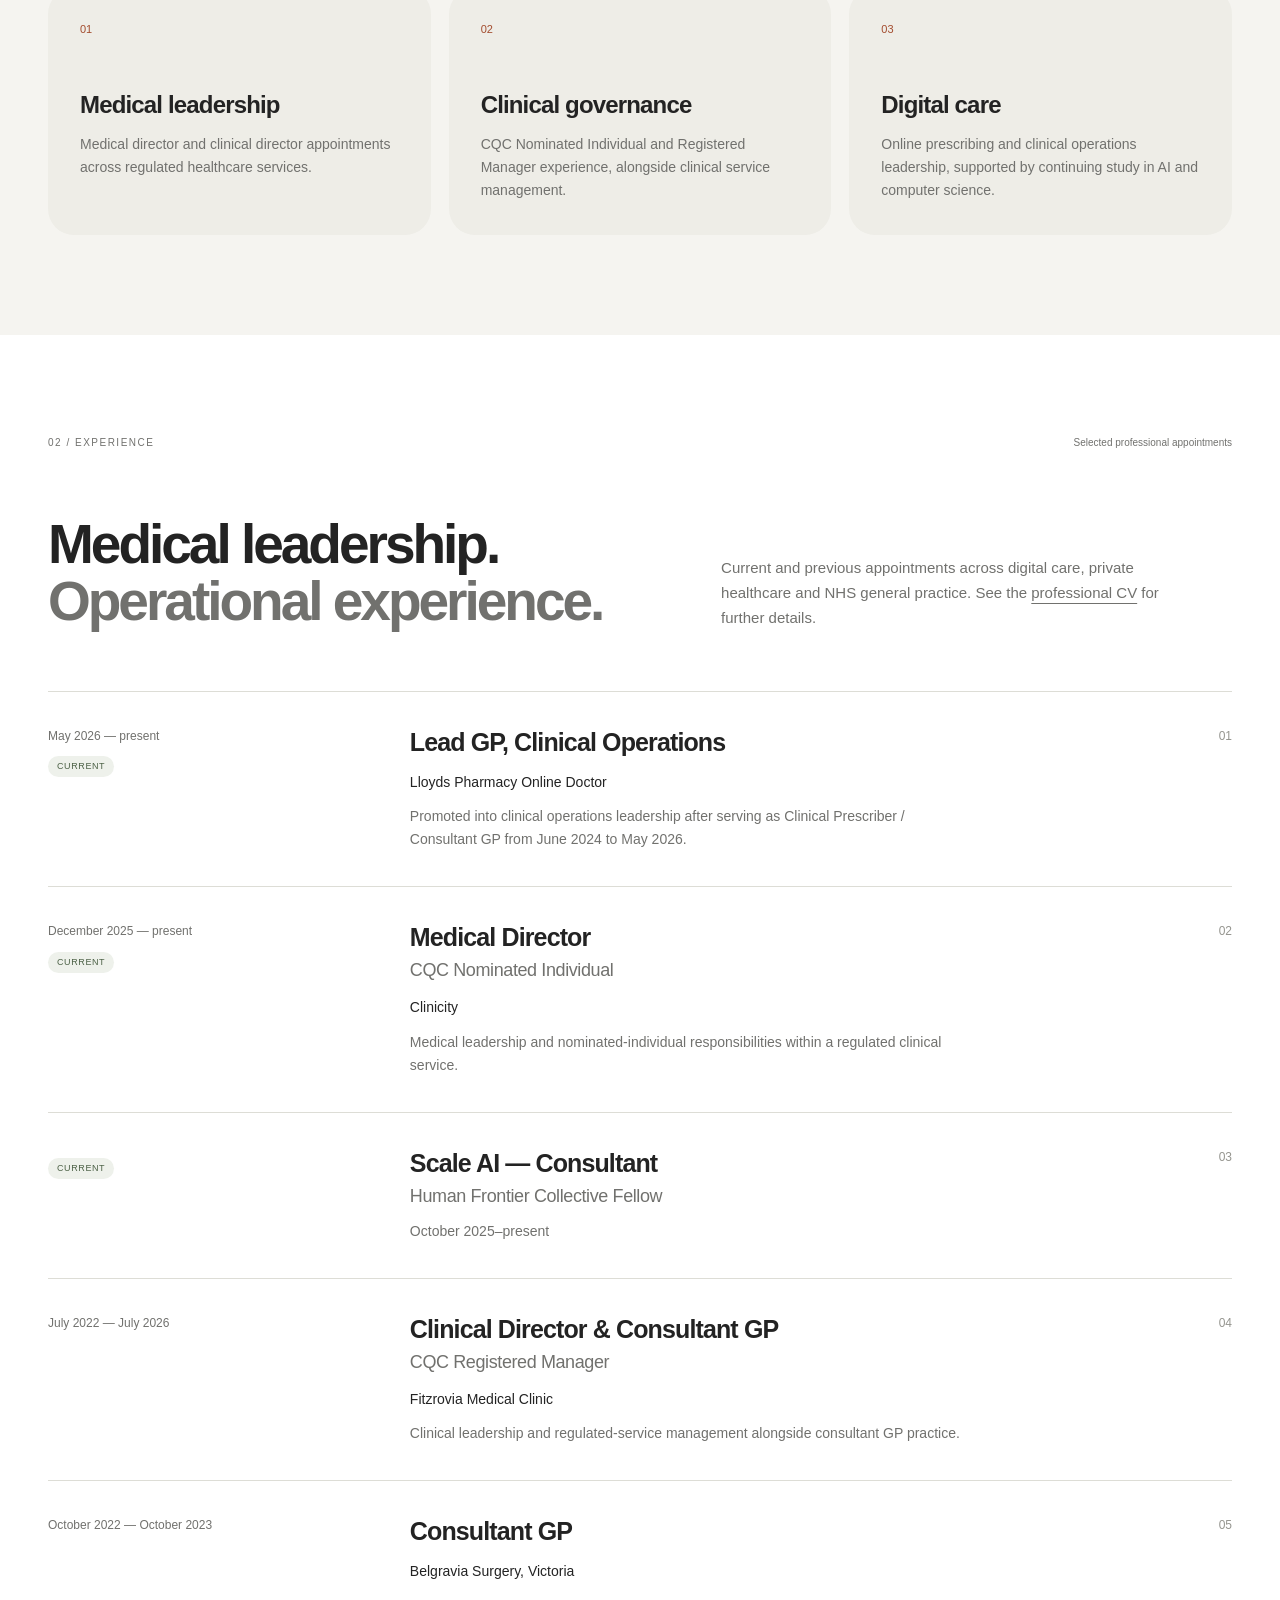
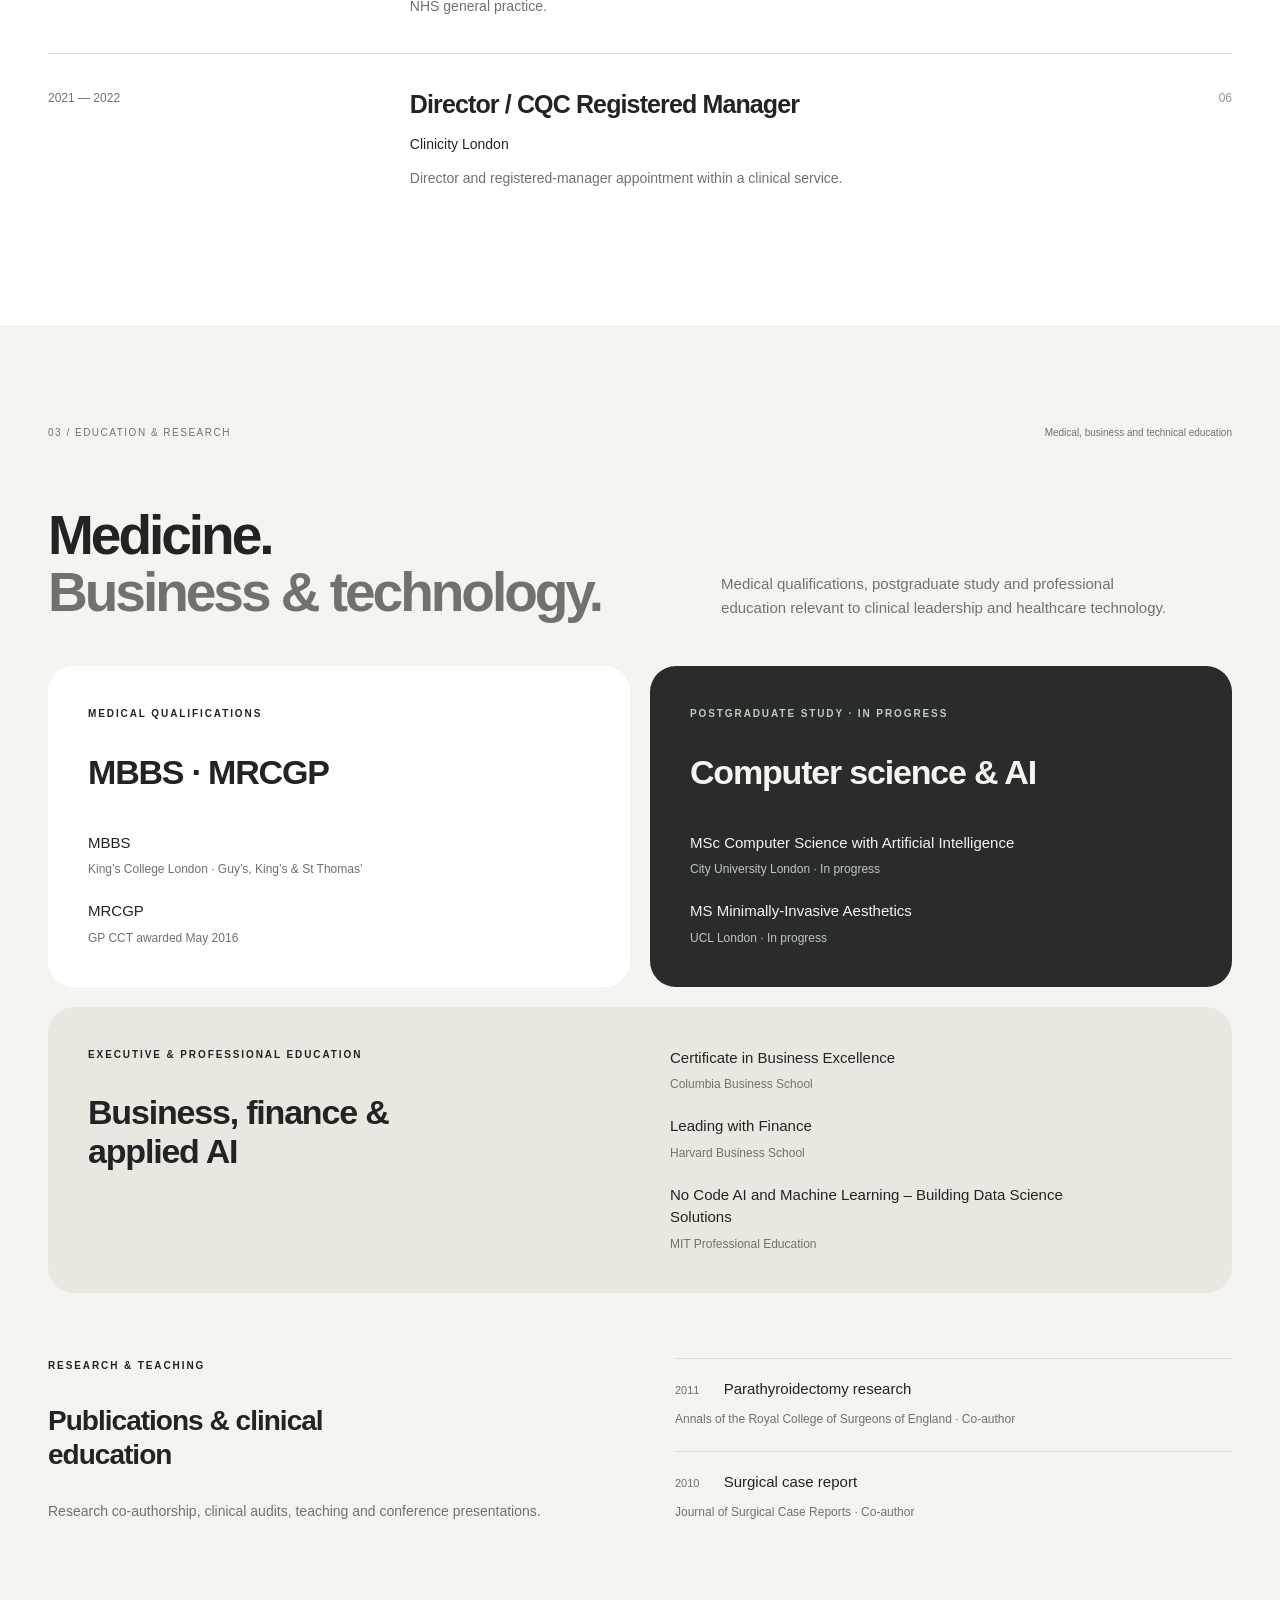
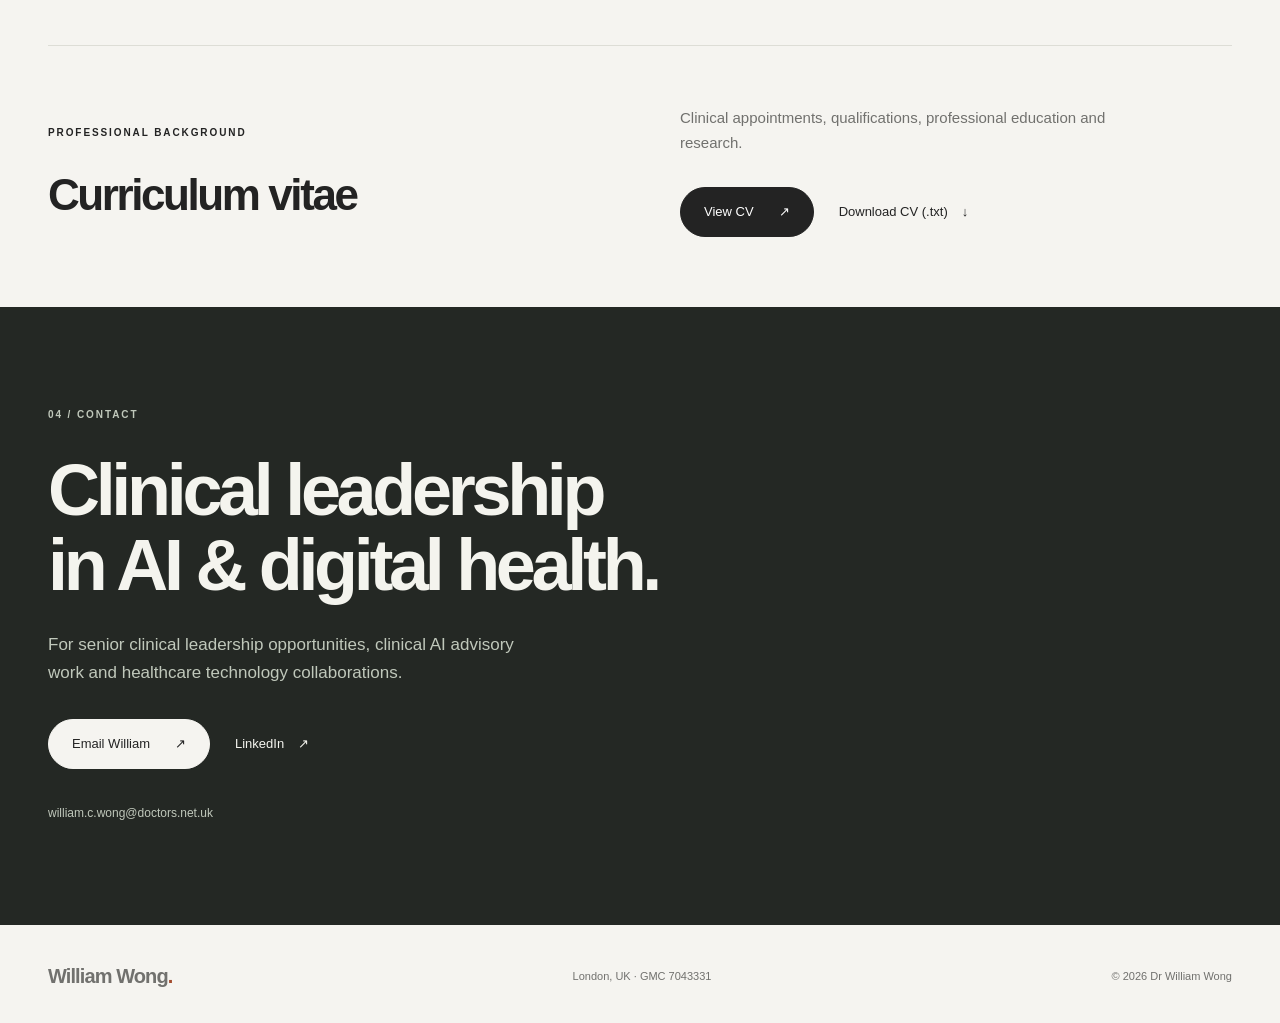
==== commit b27f61df: "Add combined Scale AI consultant and HFC fellowship entry" ====
--- a/index.html
+++ b/index.html
@@ -24,12 +24,13 @@
 <div class="wrap"><div class="credentials"><span>MBBS · MRCGP</span><span>GP CCT · May 2016</span><span>Medical directorship</span><span>CQC leadership</span></div></div>
 <section class="wrap section" id="about"><div class="section-marker"><span>01 / PROFILE</span><span>Medicine · Leadership · Technology</span></div><div class="about-grid"><h2>Clinical judgement.<br><span class="muted">Leadership in care.</span></h2><div class="aboutcopy"><p class="large-copy">I bring frontline medical experience and regulated-service leadership to the challenges facing digital healthcare.</p><p>My appointments span medical directorship, clinical operations and CQC responsibilities, alongside patient-facing practice. I currently serve as Medical Director and CQC Nominated Individual at Clinicity, and Lead GP, Clinical Operations at Lloyds Pharmacy Online Doctor.</p><p>I am interested in senior clinical leadership roles in AI-enabled healthcare: setting clinical priorities, evaluating clinical relevance and helping multidisciplinary teams build services that work for patients and clinicians.</p><p>Alongside my clinical work, I am studying for an MSc in Computer Science with Artificial Intelligence at City University London. My professional education also includes business, finance and applied AI programmes.</p></div></div>
 <div class="perspective-grid"><article class="perspective"><span class="card-index">01</span><h3>Medical leadership</h3><p>Medical director and clinical director appointments across regulated healthcare services.</p></article><article class="perspective"><span class="card-index">02</span><h3>Clinical governance</h3><p>CQC Nominated Individual and Registered Manager experience, alongside clinical service management.</p></article><article class="perspective"><span class="card-index">03</span><h3>Digital care</h3><p>Online prescribing and clinical operations leadership, supported by continuing study in AI and computer science.</p></article></div></section>
-<section class="experience-section" id="experience"><div class="wrap section"><div class="section-marker"><span>02 / EXPERIENCE</span><span>Selected leadership appointments</span></div><div class="sectionhead"><h2>Medical leadership.<br><span class="muted">Operational experience.</span></h2><p>Current and previous appointments across digital care, private healthcare and NHS general practice. See the <a href="/cv.html">professional CV</a> for further details.</p></div><div class="timeline">
+<section class="experience-section" id="experience"><div class="wrap section"><div class="section-marker"><span>02 / EXPERIENCE</span><span>Selected professional appointments</span></div><div class="sectionhead"><h2>Medical leadership.<br><span class="muted">Operational experience.</span></h2><p>Current and previous appointments across digital care, private healthcare and NHS general practice. See the <a href="/cv.html">professional CV</a> for further details.</p></div><div class="timeline">
 <article class="role"><div class="dates">May 2026 — present<span class="current">Current</span></div><div><h3>Lead GP, Clinical Operations</h3><strong>Lloyds Pharmacy Online Doctor</strong><p>Promoted into clinical operations leadership after serving as Clinical Prescriber / Consultant GP from June 2024 to May 2026.</p></div><span class="role-number" aria-hidden="true">01</span></article>
 <article class="role"><div class="dates">December 2025 — present<span class="current">Current</span></div><div><h3>Medical Director<br><span class="role-subtitle">CQC Nominated Individual</span></h3><strong>Clinicity</strong><p>Medical leadership and nominated-individual responsibilities within a regulated clinical service.</p></div><span class="role-number" aria-hidden="true">02</span></article>
-<article class="role"><div class="dates">July 2022 — July 2026</div><div><h3>Clinical Director &amp; Consultant GP<br><span class="role-subtitle">CQC Registered Manager</span></h3><strong>Fitzrovia Medical Clinic</strong><p>Clinical leadership and regulated-service management alongside consultant GP practice.</p></div><span class="role-number" aria-hidden="true">03</span></article>
-<article class="role"><div class="dates">October 2022 — October 2023</div><div><h3>Consultant GP</h3><strong>Belgravia Surgery, Victoria</strong><p>NHS general practice.</p></div><span class="role-number" aria-hidden="true">04</span></article>
-<article class="role"><div class="dates">2021 — 2022</div><div><h3>Director / CQC Registered Manager</h3><strong>Clinicity London</strong><p>Director and registered-manager appointment within a clinical service.</p></div><span class="role-number" aria-hidden="true">05</span></article>
+<article class="role"><div class="dates"><span class="current">Current</span></div><div><h3>Scale AI — Consultant<br><span class="role-subtitle">Human Frontier Collective Fellow</span></h3><p>October 2025–present</p></div><span class="role-number" aria-hidden="true">03</span></article>
+<article class="role"><div class="dates">July 2022 — July 2026</div><div><h3>Clinical Director &amp; Consultant GP<br><span class="role-subtitle">CQC Registered Manager</span></h3><strong>Fitzrovia Medical Clinic</strong><p>Clinical leadership and regulated-service management alongside consultant GP practice.</p></div><span class="role-number" aria-hidden="true">04</span></article>
+<article class="role"><div class="dates">October 2022 — October 2023</div><div><h3>Consultant GP</h3><strong>Belgravia Surgery, Victoria</strong><p>NHS general practice.</p></div><span class="role-number" aria-hidden="true">05</span></article>
+<article class="role"><div class="dates">2021 — 2022</div><div><h3>Director / CQC Registered Manager</h3><strong>Clinicity London</strong><p>Director and registered-manager appointment within a clinical service.</p></div><span class="role-number" aria-hidden="true">06</span></article>
 </div></div></section>
 <section class="wrap section" id="education"><div class="section-marker"><span>03 / EDUCATION &amp; RESEARCH</span><span>Medical, business and technical education</span></div><div class="sectionhead"><h2>Medicine.<br><span class="muted">Business &amp; technology.</span></h2><p>Medical qualifications, postgraduate study and professional education relevant to clinical leadership and healthcare technology.</p></div>
 <div class="education-grid"><article class="education-card"><p class="eyebrow">Medical qualifications</p><h3>MBBS · MRCGP</h3><ul><li>MBBS<span>King’s College London · Guy’s, King’s &amp; St Thomas’</span></li><li>MRCGP<span>GP CCT awarded May 2016</span></li></ul></article>
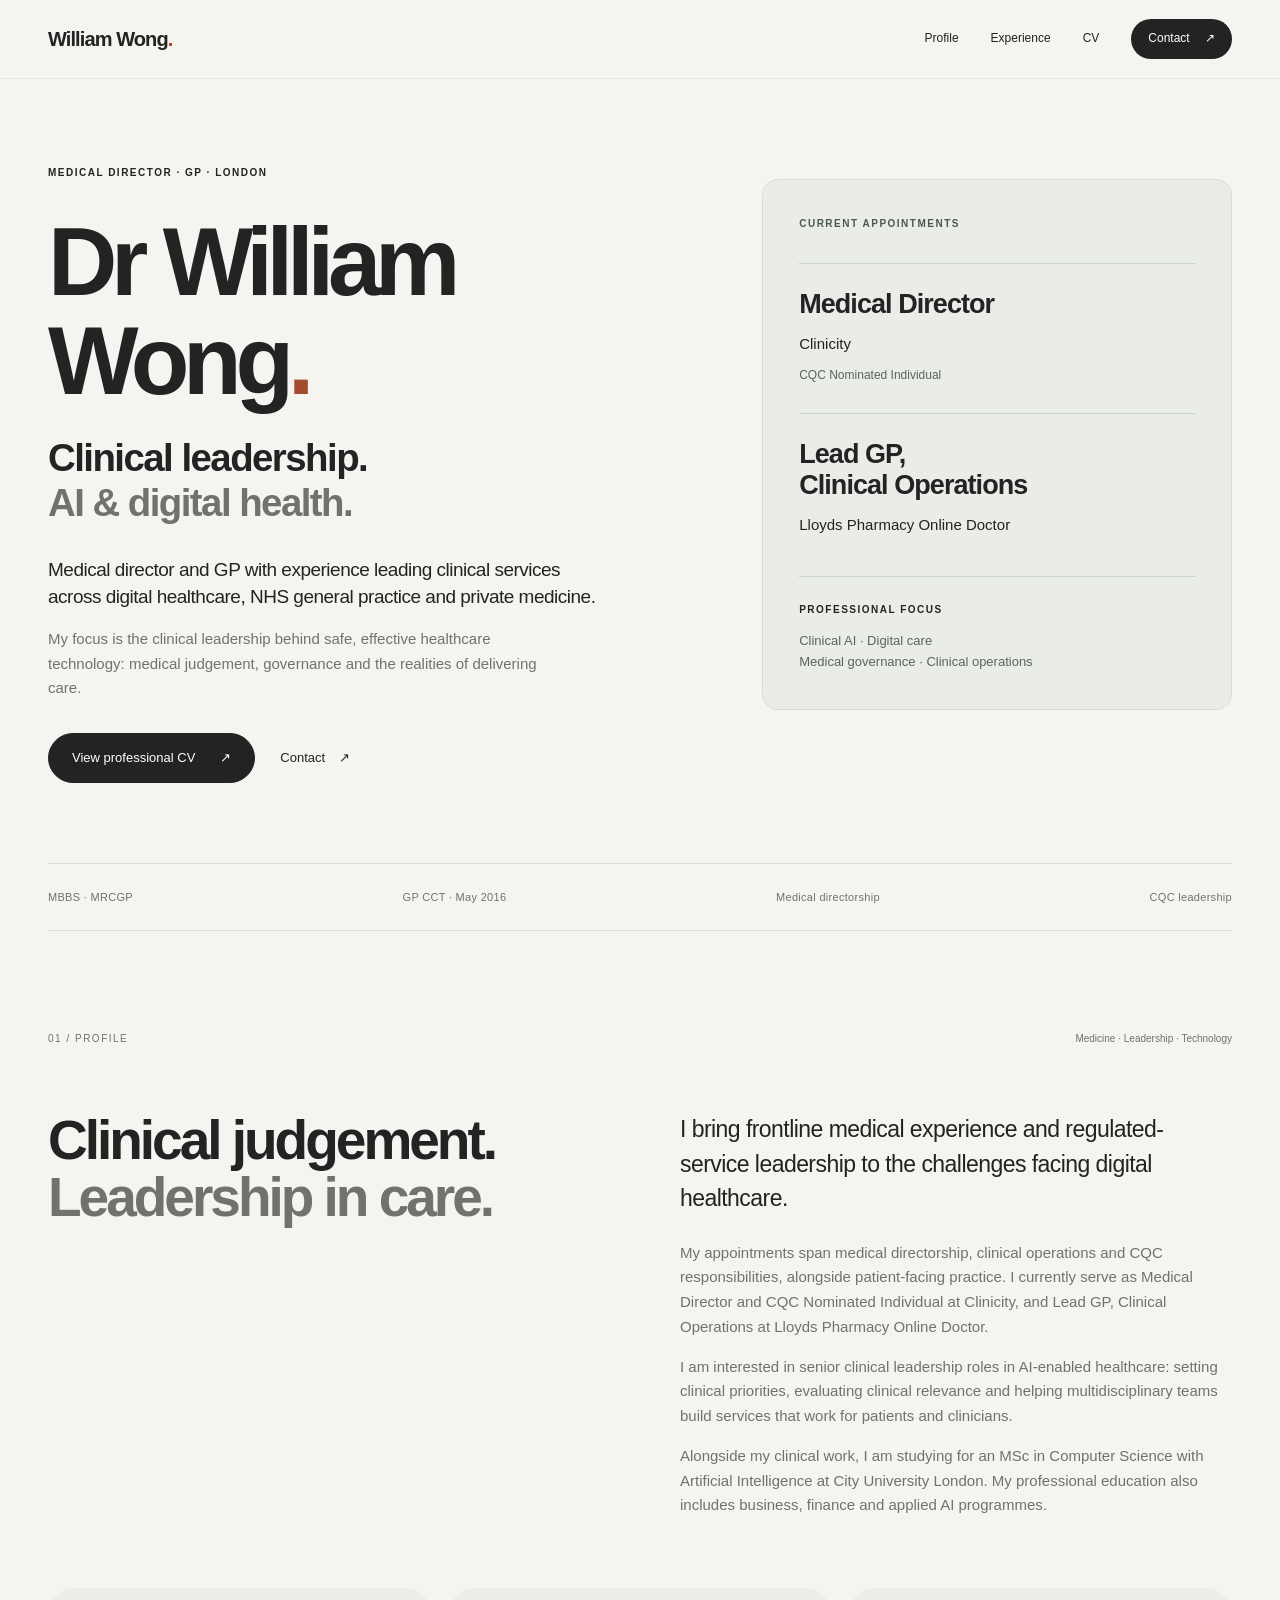
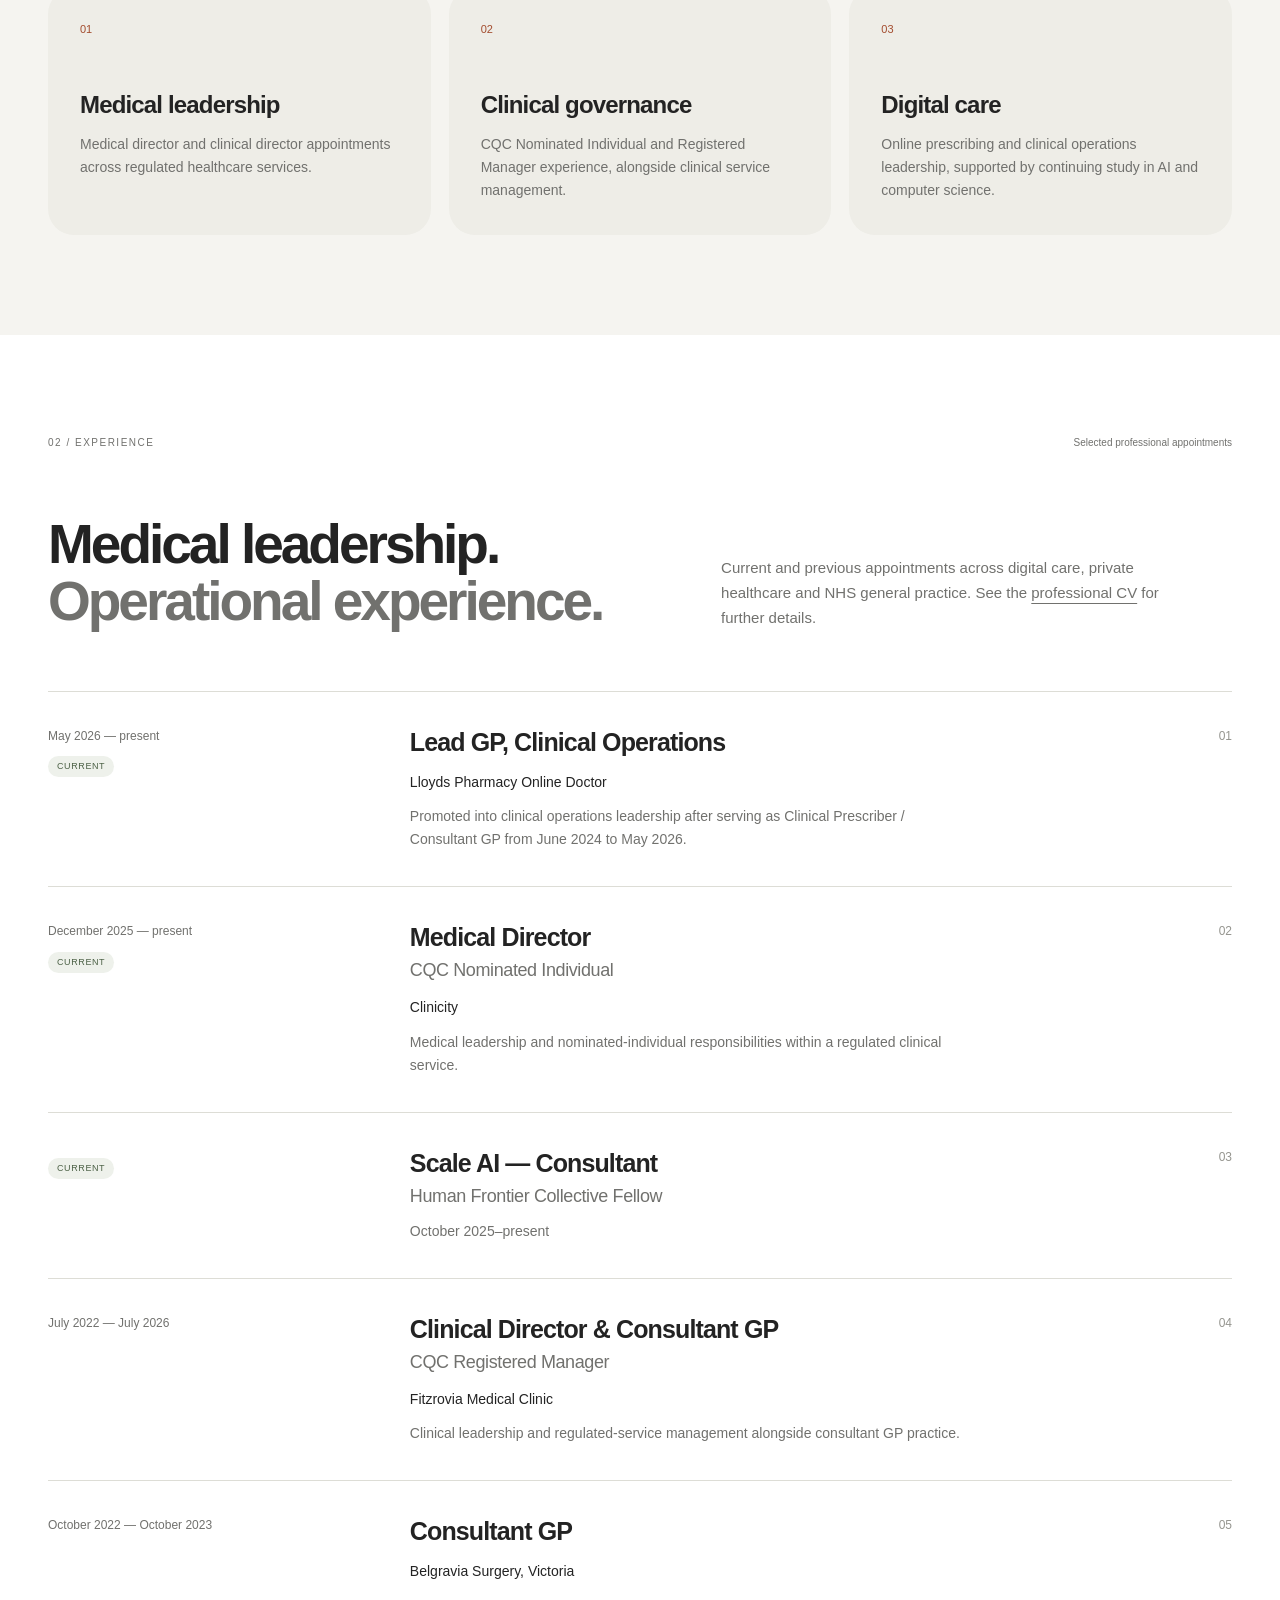
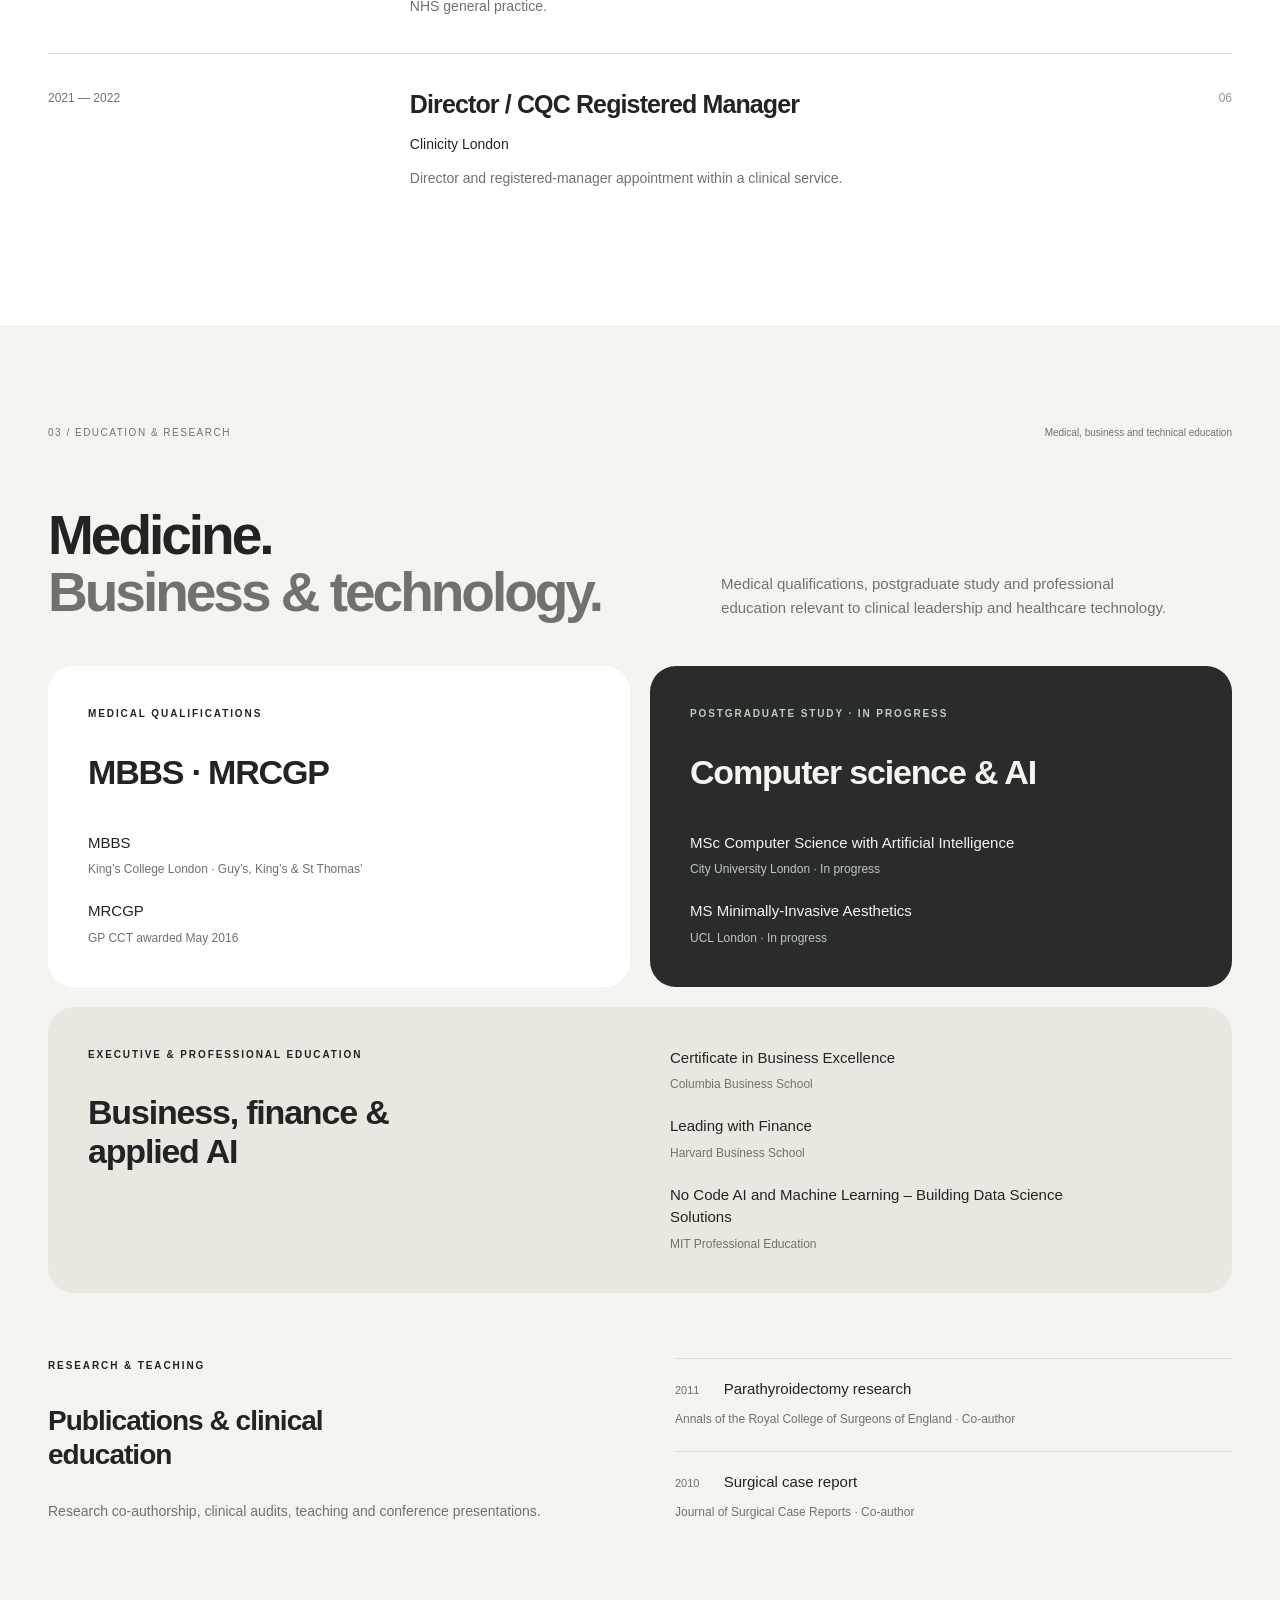
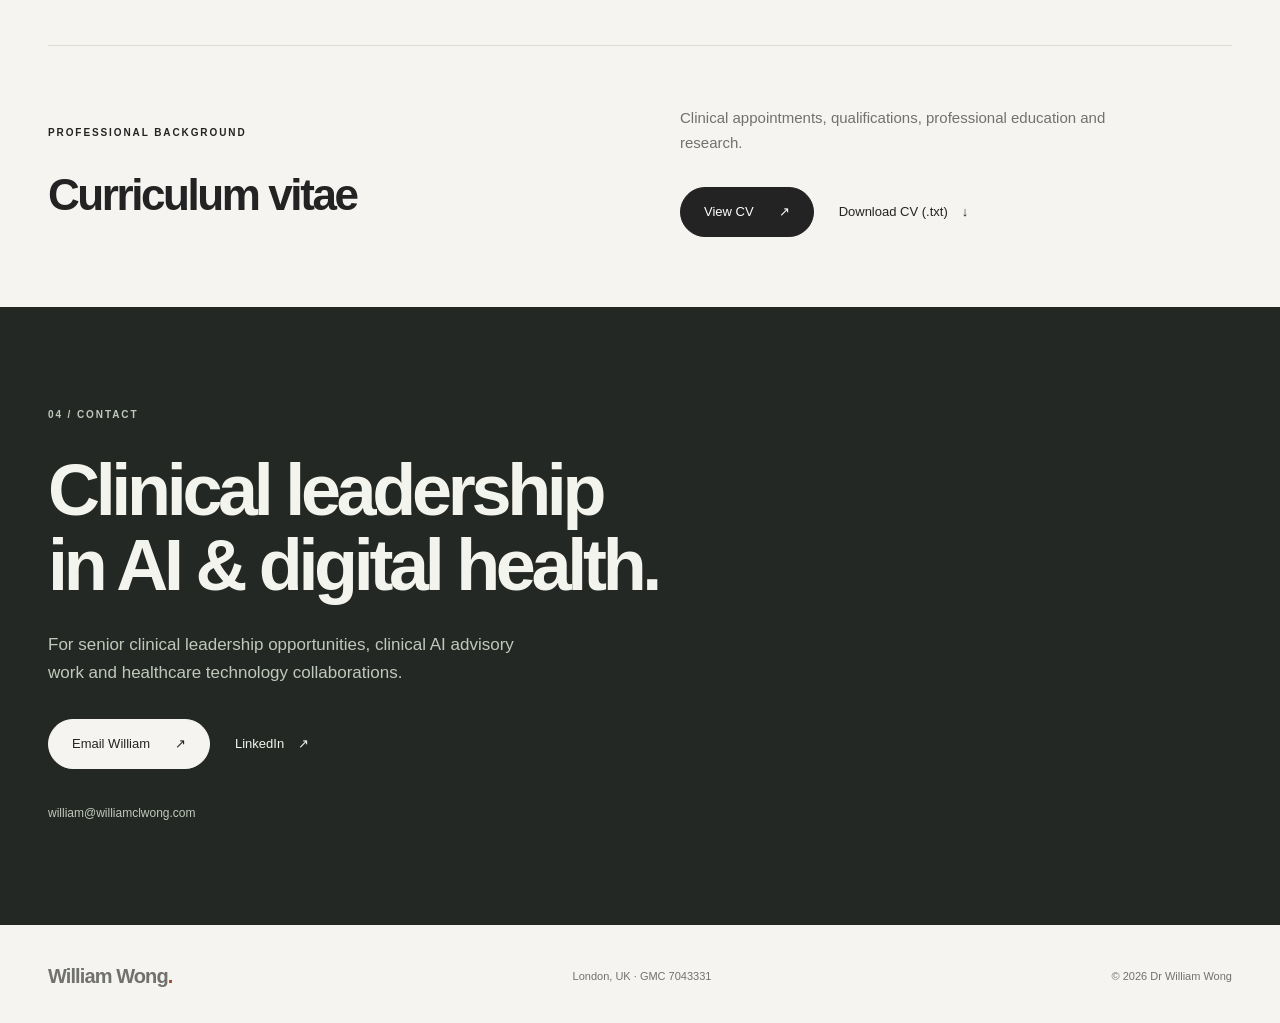
==== commit 6b6279f6: "Update public contact email to william@williamclwong.com" ====
--- a/index.html
+++ b/index.html
@@ -38,7 +38,7 @@
 <article class="education-card wide-card"><div><p class="eyebrow">Executive &amp; professional education</p><h3>Business, finance &amp; applied AI</h3></div><ul><li>Certificate in Business Excellence<span>Columbia Business School</span></li><li>Leading with Finance<span>Harvard Business School</span></li><li>No Code AI and Machine Learning – Building Data Science Solutions<span>MIT Professional Education</span></li></ul></article></div>
 <div class="research"><div><p class="eyebrow">Research &amp; teaching</p><h3>Publications &amp; clinical education</h3><p>Research co-authorship, clinical audits, teaching and conference presentations.</p></div><div class="research-list"><p><span>2011</span> Parathyroidectomy research<small>Annals of the Royal College of Surgeons of England · Co-author</small></p><p><span>2010</span> Surgical case report<small>Journal of Surgical Case Reports · Co-author</small></p></div></div></section>
 <section class="wrap cv-banner" aria-label="Professional CV"><div><p class="eyebrow">Professional background</p><h2>Curriculum vitae</h2></div><div><p>Clinical appointments, qualifications, professional education and research.</p><div class="actions"><a class="button primary" href="/cv.html">View CV <span aria-hidden="true">↗</span></a><a class="text-link" href="/William-Wong-CV.txt" download>Download CV (.txt) <span aria-hidden="true">↓</span></a></div></div></section>
-<section class="contact" id="contact"><div class="wrap"><p class="eyebrow">04 / CONTACT</p><h2>Clinical leadership<br>in AI &amp; digital health.</h2><p>For senior clinical leadership opportunities, clinical AI advisory work and healthcare technology collaborations.</p><div class="actions"><a class="button light-button" href="mailto:william.c.wong@doctors.net.uk">Email William <span aria-hidden="true">↗</span></a><a class="text-link" href="https://www.linkedin.com/in/wwcl84/" target="_blank" rel="noopener noreferrer">LinkedIn <span aria-hidden="true">↗</span></a></div><a class="email-address" href="mailto:william.c.wong@doctors.net.uk">william.c.wong@doctors.net.uk</a></div></section>
+<section class="contact" id="contact"><div class="wrap"><p class="eyebrow">04 / CONTACT</p><h2>Clinical leadership<br>in AI &amp; digital health.</h2><p>For senior clinical leadership opportunities, clinical AI advisory work and healthcare technology collaborations.</p><div class="actions"><a class="button light-button" href="mailto:william@williamclwong.com">Email William <span aria-hidden="true">↗</span></a><a class="text-link" href="https://www.linkedin.com/in/wwcl84/" target="_blank" rel="noopener noreferrer">LinkedIn <span aria-hidden="true">↗</span></a></div><a class="email-address" href="mailto:william@williamclwong.com">william@williamclwong.com</a></div></section>
 </main>
 <footer class="wrap"><div class="footerline"><a class="brand" href="/">William Wong<span class="brand-dot" aria-hidden="true">.</span></a><span>London, UK · GMC 7043331</span><span>© 2026 Dr William Wong</span></div></footer>
 </body></html>
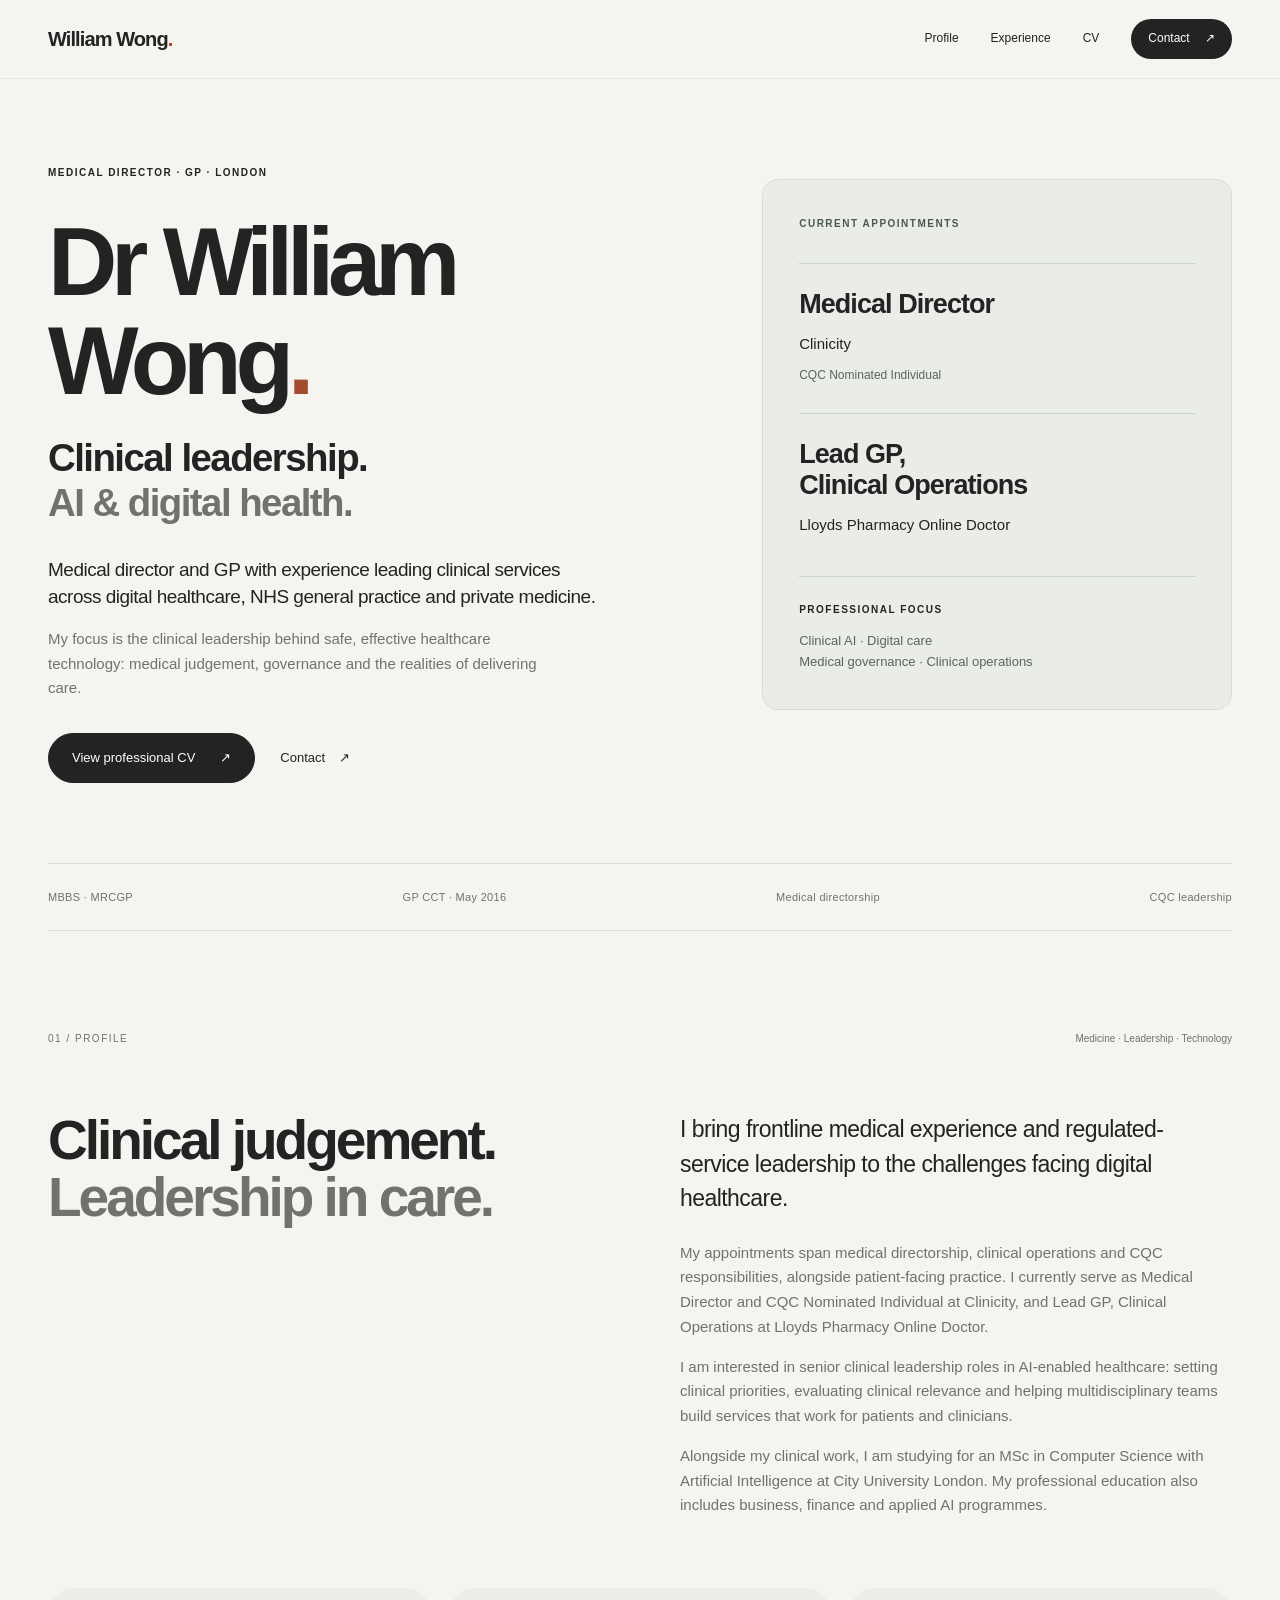
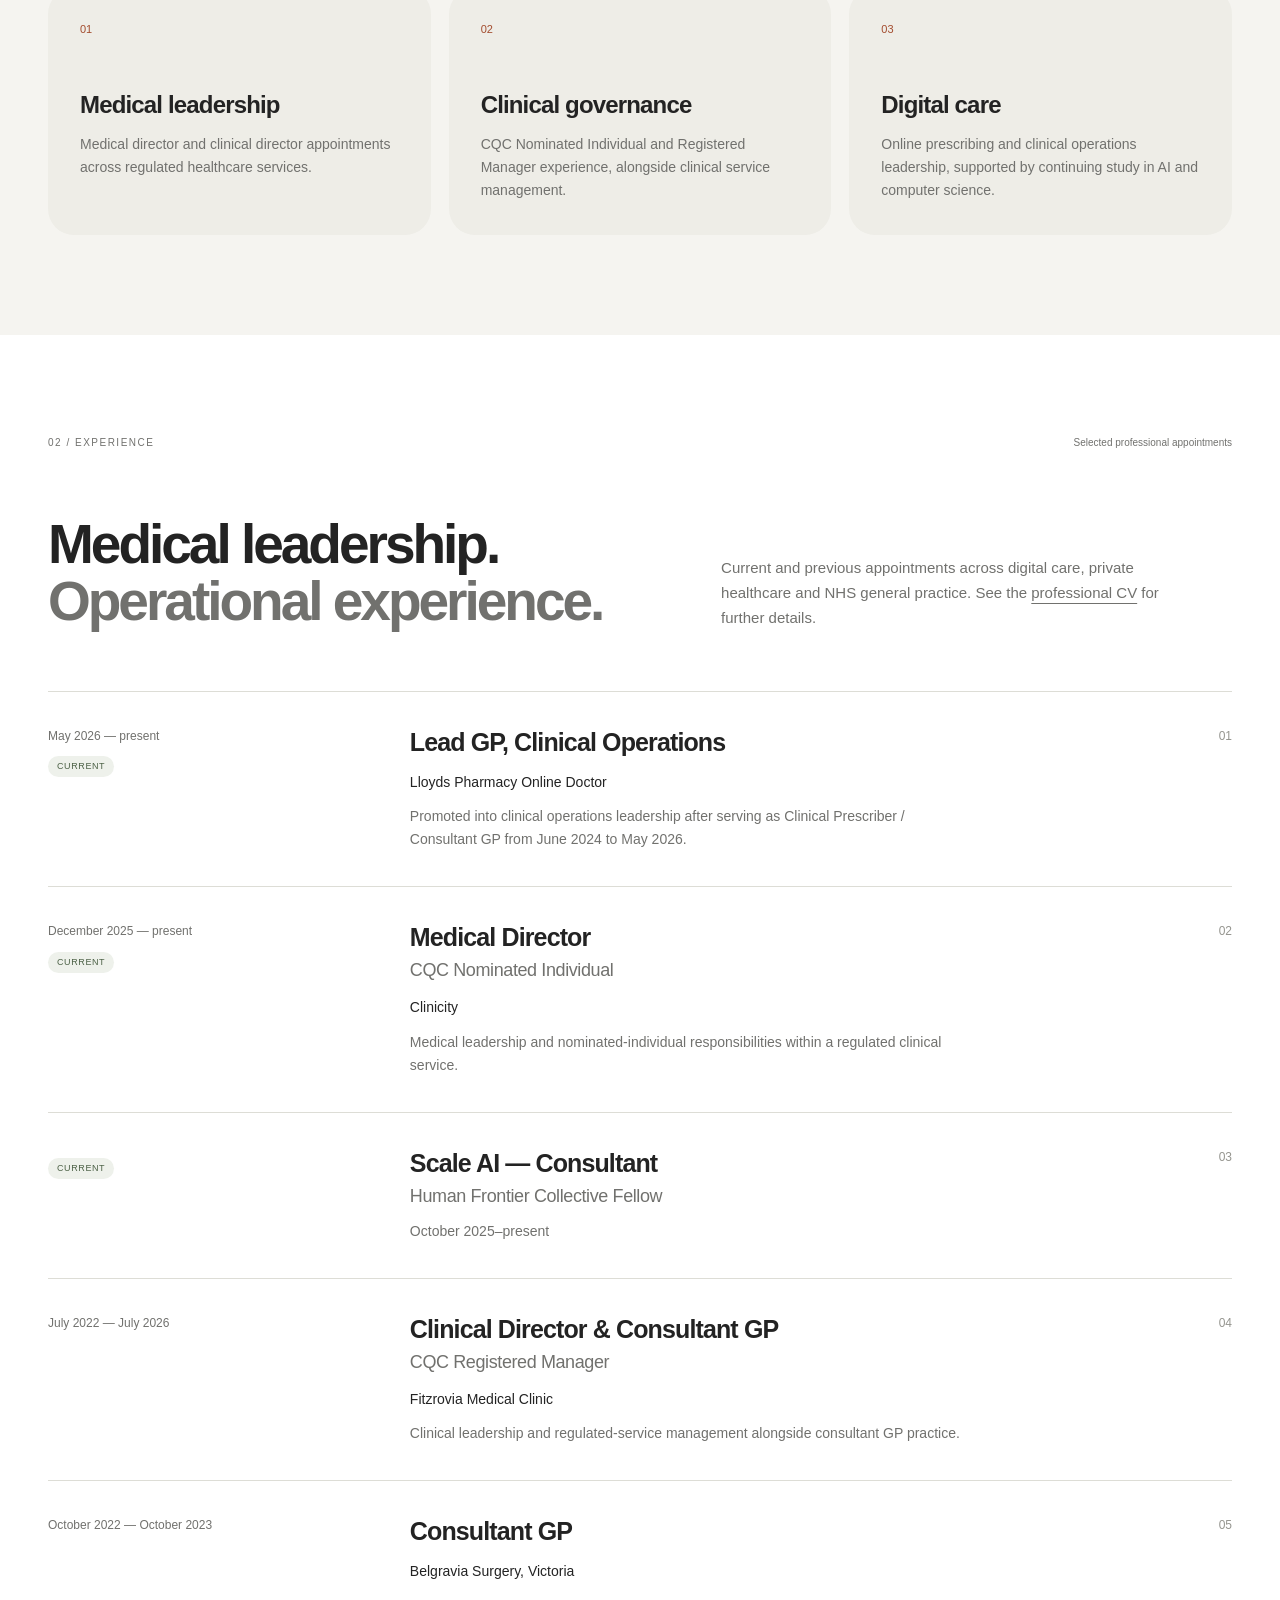
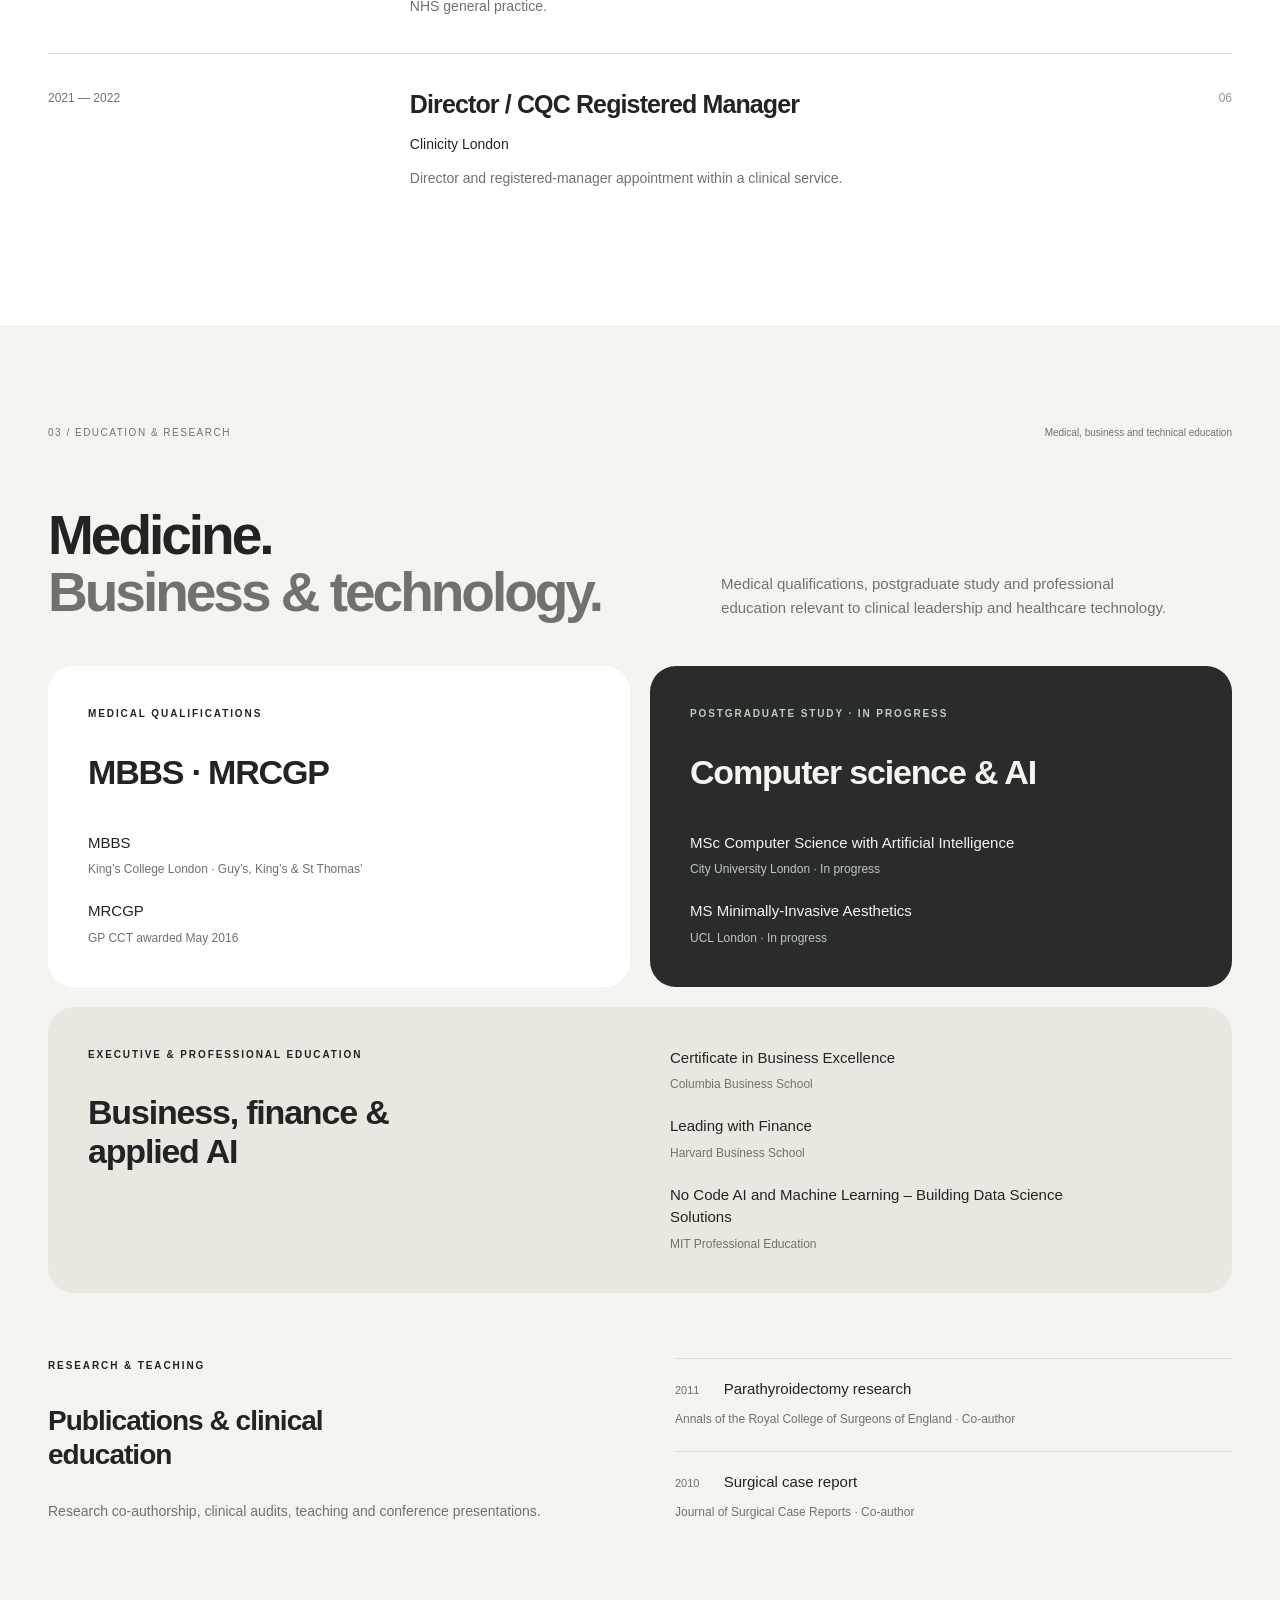
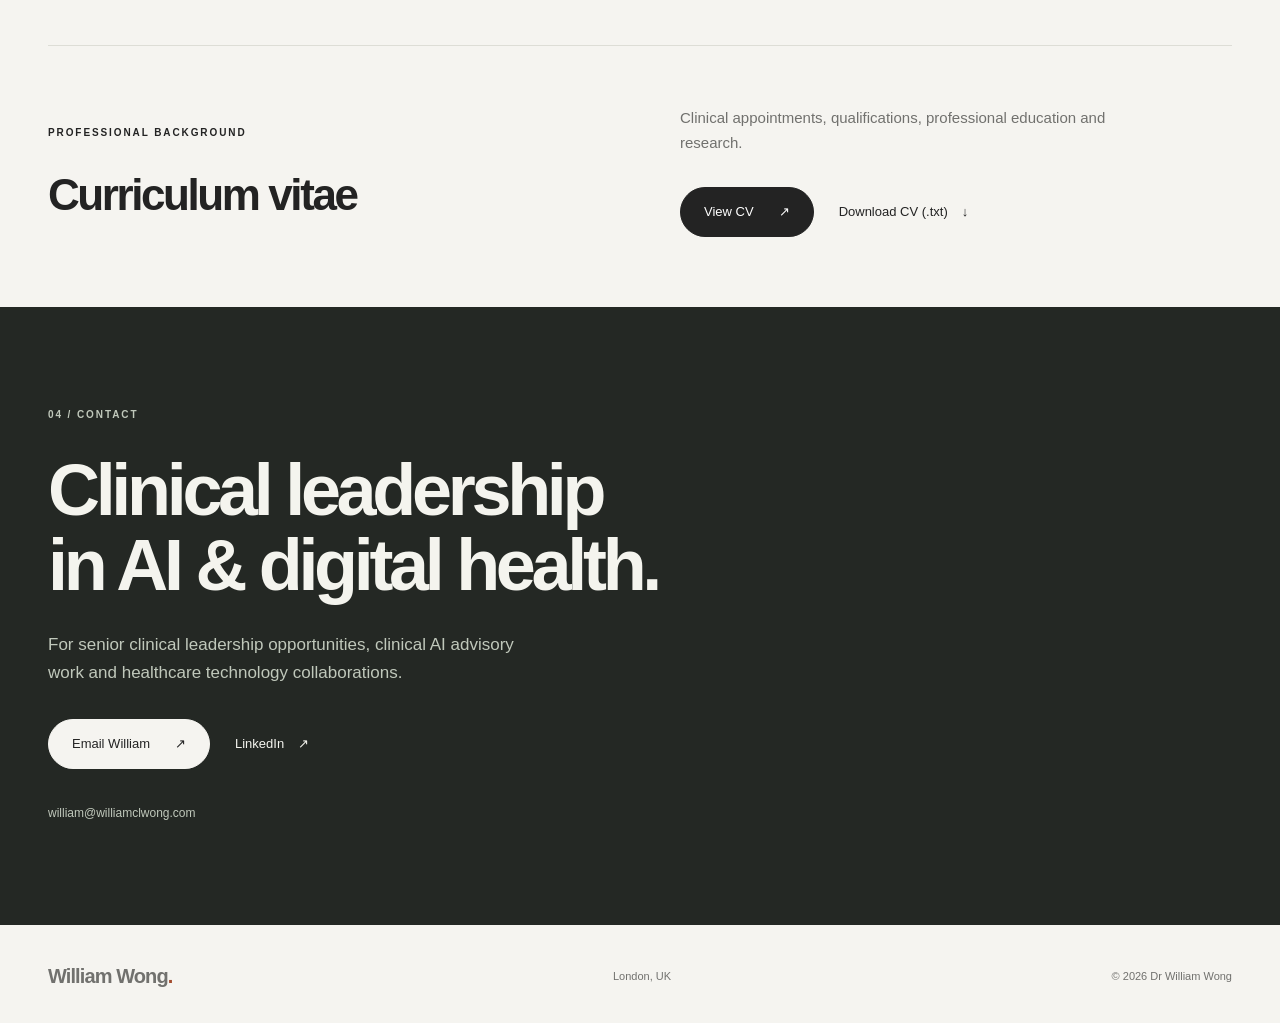
==== commit e1c6547b: "Remove GMC number from website footer" ====
--- a/index.html
+++ b/index.html
@@ -40,5 +40,5 @@
 <section class="wrap cv-banner" aria-label="Professional CV"><div><p class="eyebrow">Professional background</p><h2>Curriculum vitae</h2></div><div><p>Clinical appointments, qualifications, professional education and research.</p><div class="actions"><a class="button primary" href="/cv.html">View CV <span aria-hidden="true">↗</span></a><a class="text-link" href="/William-Wong-CV.txt" download>Download CV (.txt) <span aria-hidden="true">↓</span></a></div></div></section>
 <section class="contact" id="contact"><div class="wrap"><p class="eyebrow">04 / CONTACT</p><h2>Clinical leadership<br>in AI &amp; digital health.</h2><p>For senior clinical leadership opportunities, clinical AI advisory work and healthcare technology collaborations.</p><div class="actions"><a class="button light-button" href="mailto:william@williamclwong.com">Email William <span aria-hidden="true">↗</span></a><a class="text-link" href="https://www.linkedin.com/in/wwcl84/" target="_blank" rel="noopener noreferrer">LinkedIn <span aria-hidden="true">↗</span></a></div><a class="email-address" href="mailto:william@williamclwong.com">william@williamclwong.com</a></div></section>
 </main>
-<footer class="wrap"><div class="footerline"><a class="brand" href="/">William Wong<span class="brand-dot" aria-hidden="true">.</span></a><span>London, UK · GMC 7043331</span><span>© 2026 Dr William Wong</span></div></footer>
+<footer class="wrap"><div class="footerline"><a class="brand" href="/">William Wong<span class="brand-dot" aria-hidden="true">.</span></a><span>London, UK</span><span>© 2026 Dr William Wong</span></div></footer>
 </body></html>
